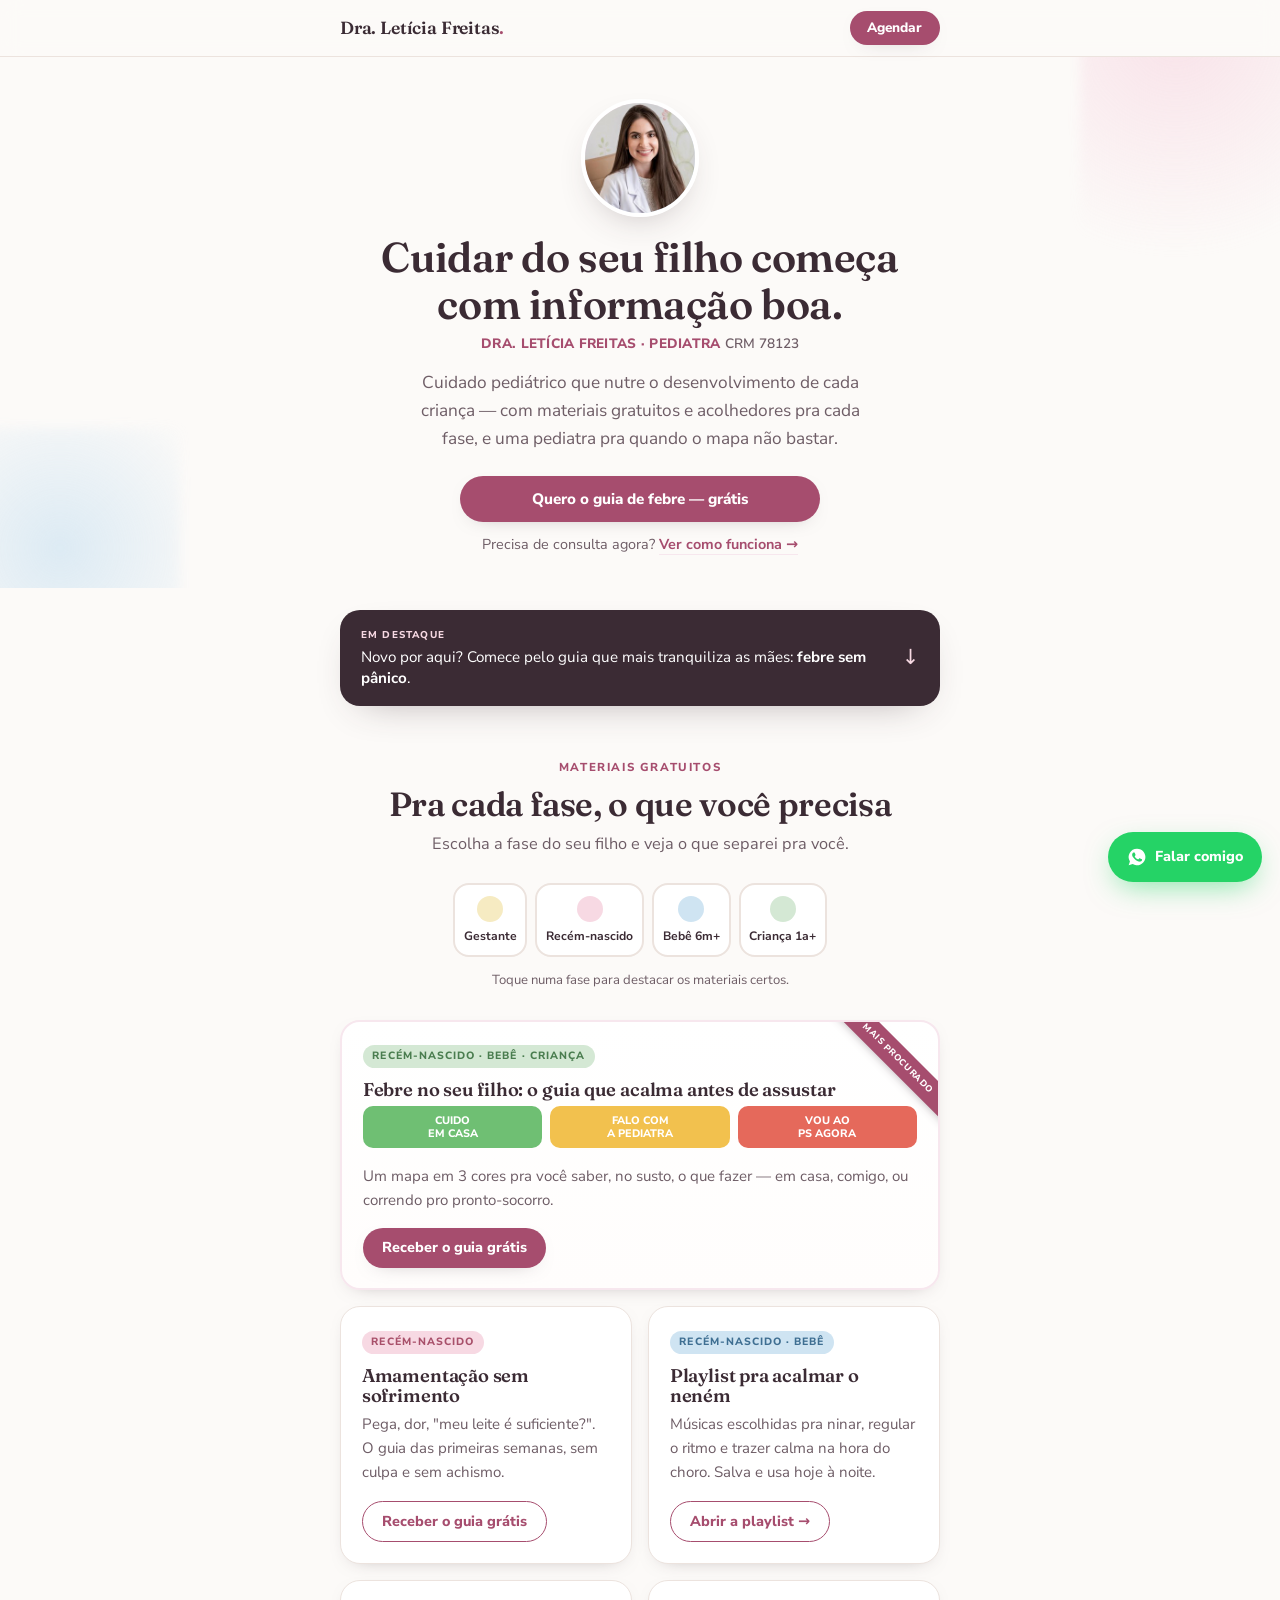
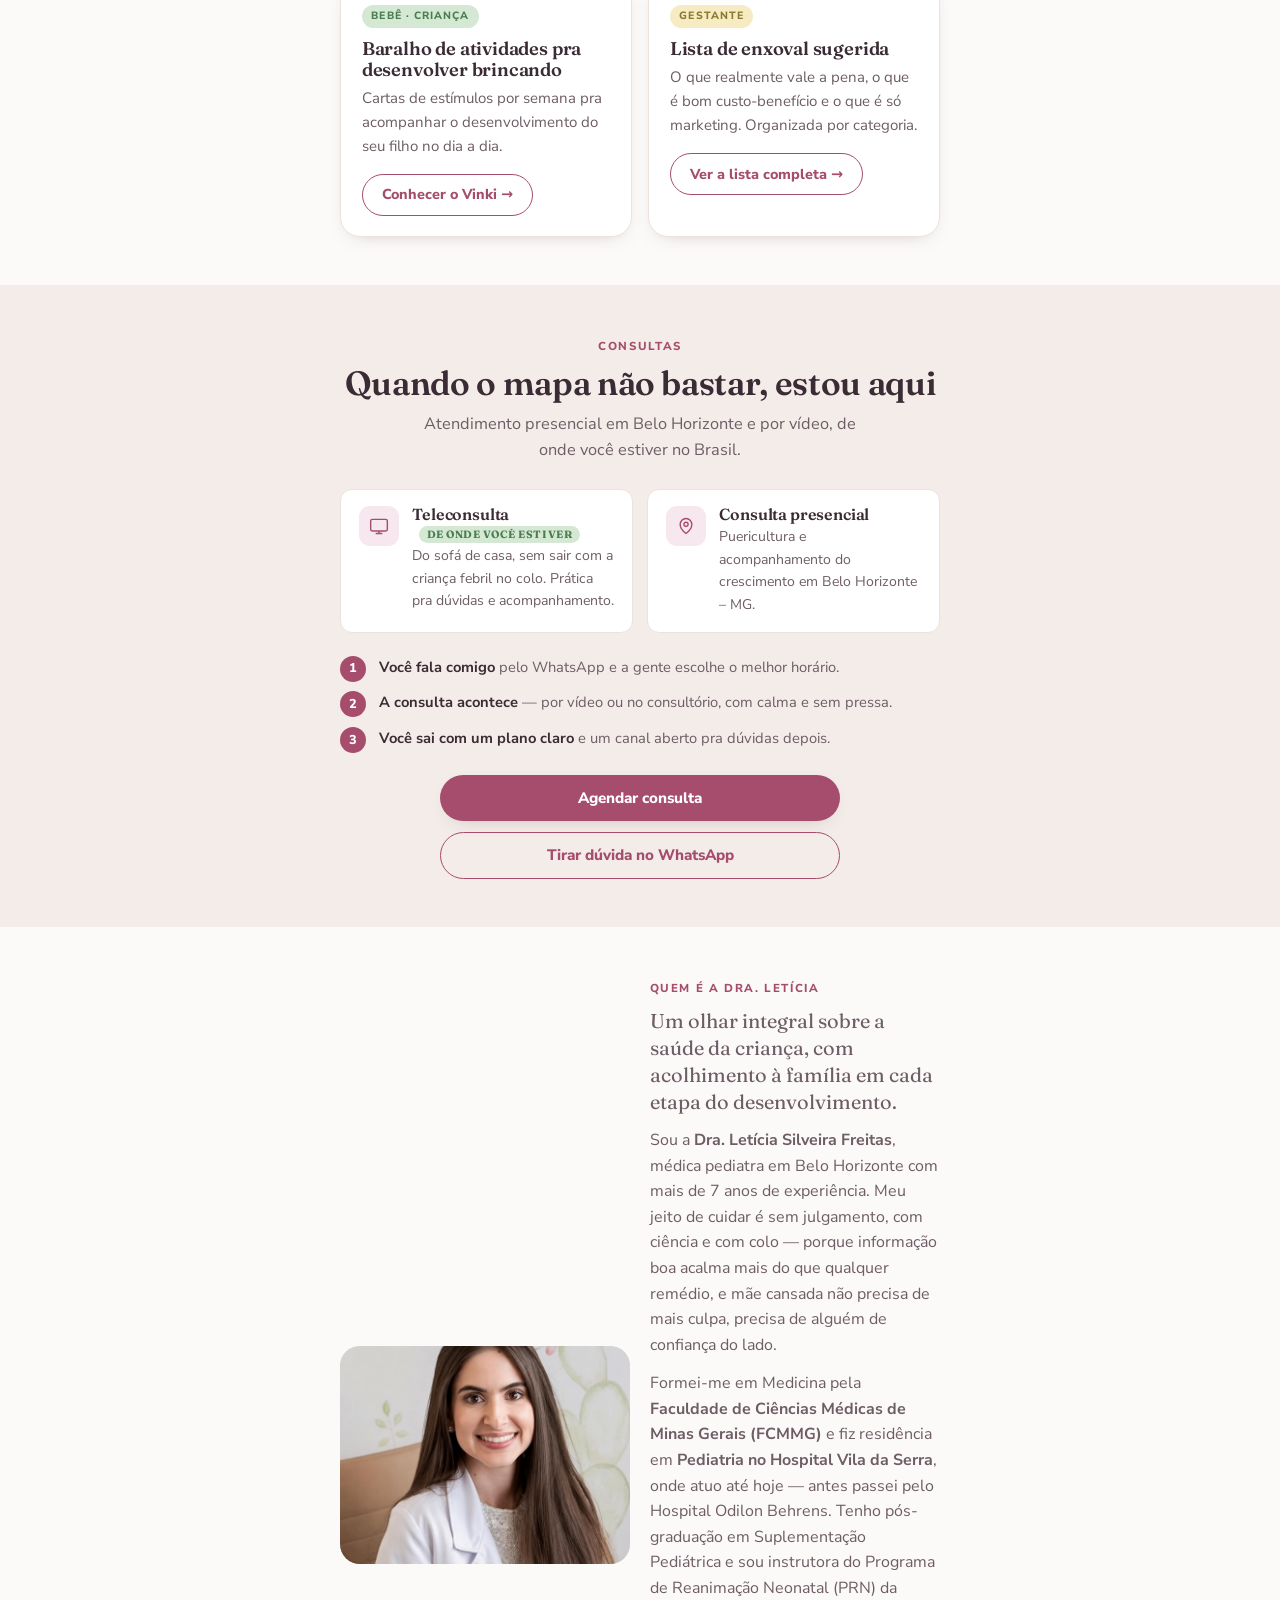
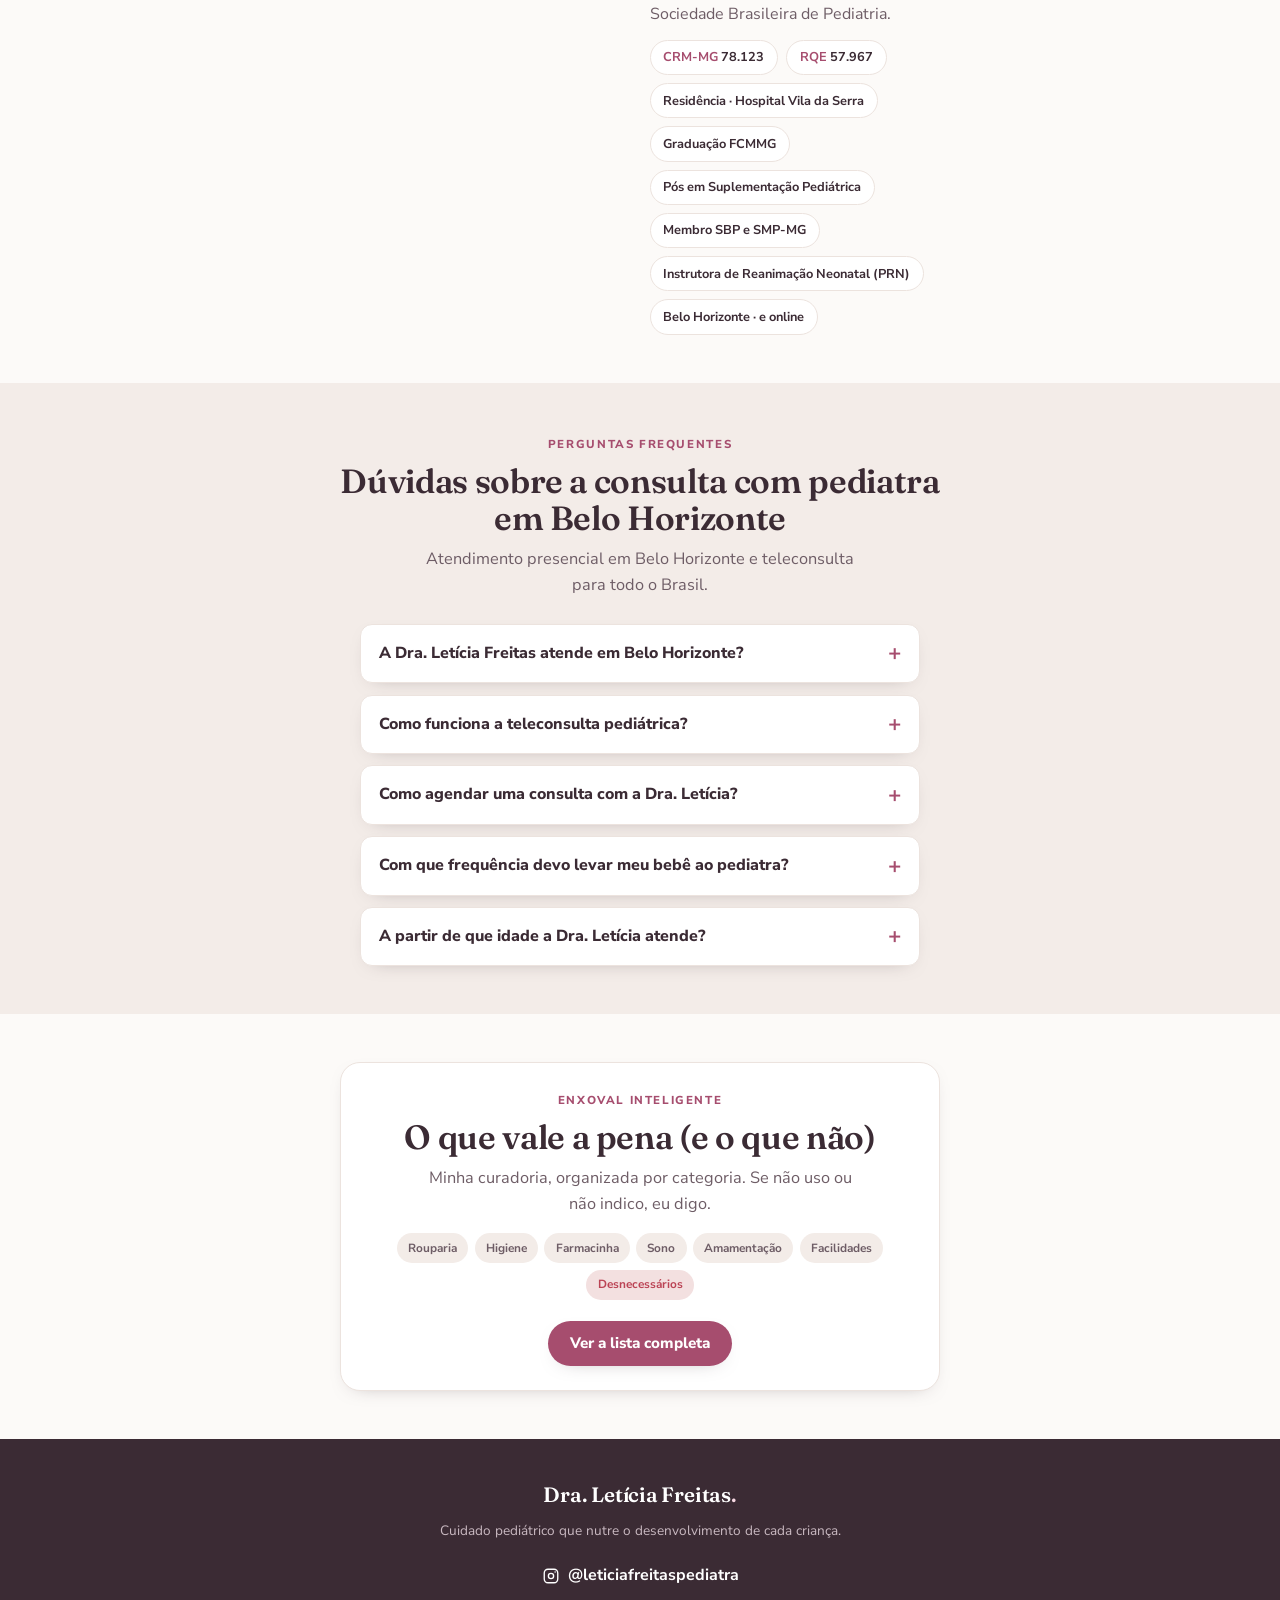
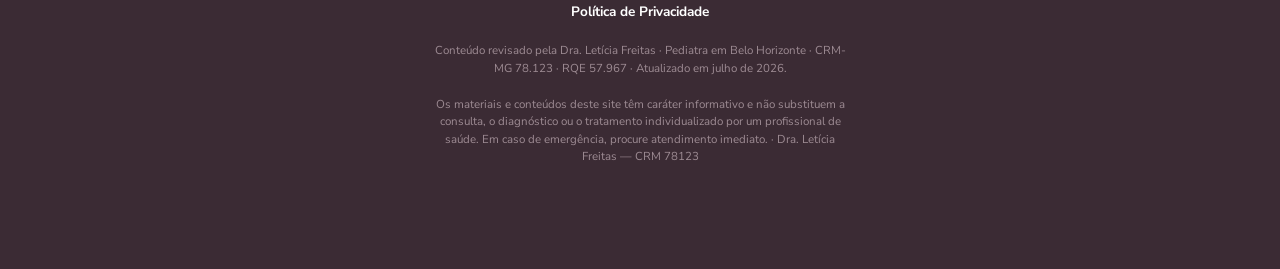
==== index.html @ f6e3ca7d "SEO: alinha dominio canonico ao www (CNAME mudou para www) O GitHub Pages agora serve em www.draleti" ====
<!DOCTYPE html>
<html lang="pt-BR">
<head>
<meta charset="UTF-8">
<meta name="viewport" content="width=device-width, initial-scale=1.0">
<title>Dra. Letícia Freitas — Pediatra em Belo Horizonte (MG) | Presencial e Online</title>
<meta name="description" content="Dra. Letícia Freitas, pediatra em Belo Horizonte (CRM-MG 78123). Consulta presencial em BH e teleconsulta para todo o Brasil — puericultura, desenvolvimento infantil e materiais gratuitos para cada fase.">
<meta name="author" content="Dra. Letícia Freitas">
<meta name="robots" content="index, follow, max-image-preview:large, max-snippet:-1">
<meta name="geo.region" content="BR-MG">
<meta name="geo.placename" content="Belo Horizonte">
<meta name="theme-color" content="#A64D6E">
<meta http-equiv="Content-Security-Policy" content="default-src 'self'; base-uri 'self'; object-src 'none'; img-src 'self' data:; style-src 'self' 'unsafe-inline'; font-src 'self'; script-src 'self' 'unsafe-inline'; connect-src 'self' https://formsubmit.co; form-action 'self' https://formsubmit.co">
<meta name="referrer" content="strict-origin-when-cross-origin">
<link rel="canonical" href="https://www.draleticiafreitas.com.br/">

<!-- Open Graph -->
<meta property="og:type" content="website">
<meta property="og:site_name" content="Dra. Letícia Freitas — Pediatra">
<meta property="og:locale" content="pt_BR">
<meta property="og:url" content="https://www.draleticiafreitas.com.br/">
<meta property="og:title" content="Dra. Letícia Freitas — Pediatra em Belo Horizonte (MG)">
<meta property="og:description" content="Pediatra em Belo Horizonte com atendimento presencial e teleconsulta para todo o Brasil. Puericultura, desenvolvimento infantil e materiais gratuitos para cada fase.">
<meta property="og:image" content="https://www.draleticiafreitas.com.br/og-image.png">
<meta property="og:image:type" content="image/png">
<meta property="og:image:width" content="1200">
<meta property="og:image:height" content="630">
<meta property="og:image:alt" content="Dra. Letícia Freitas, pediatra em Belo Horizonte — CRM-MG 78.123, RQE 57.967">
<!-- Twitter -->
<meta name="twitter:card" content="summary_large_image">
<meta name="twitter:title" content="Dra. Letícia Freitas — Pediatra em Belo Horizonte (MG)">
<meta name="twitter:description" content="Pediatra em Belo Horizonte com atendimento presencial e teleconsulta para todo o Brasil.">
<meta name="twitter:image" content="https://www.draleticiafreitas.com.br/og-image.png">

<script type="application/ld+json">
{
 "@context":"https://schema.org",
 "@graph":[
  {
   "@type":["Physician","MedicalBusiness"],
   "@id":"https://www.draleticiafreitas.com.br/#pediatra",
   "name":"Dra. Letícia Freitas — Pediatra",
   "alternateName":"Dra. Letícia Freitas Pediatra",
   "medicalSpecialty":"Pediatric",
   "url":"https://www.draleticiafreitas.com.br/",
   "image":"https://www.draleticiafreitas.com.br/leticia.jpg",
   "description":"Pediatra em Belo Horizonte (CRM-MG 78123), com atendimento presencial em BH e teleconsulta para todo o Brasil. Puericultura, acompanhamento do desenvolvimento e apoio ao aleitamento.",
   "areaServed":[
     {"@type":"City","name":"Belo Horizonte"},
     {"@type":"AdministrativeArea","name":"Minas Gerais"},
     {"@type":"Country","name":"Brasil"}
   ],
   "address":{"@type":"PostalAddress","addressLocality":"Belo Horizonte","addressRegion":"MG","addressCountry":"BR"},
   "availableService":[
     {"@type":"MedicalProcedure","name":"Consulta pediátrica presencial em Belo Horizonte"},
     {"@type":"MedicalProcedure","name":"Teleconsulta pediátrica para todo o Brasil"},
     {"@type":"MedicalProcedure","name":"Puericultura e acompanhamento do desenvolvimento infantil"}
   ],
   "identifier":[
     {"@type":"PropertyValue","propertyID":"CRM-MG","value":"78123"},
     {"@type":"PropertyValue","propertyID":"RQE","value":"57967"}
   ],
   "memberOf":[
     {"@type":"MedicalOrganization","name":"Sociedade Brasileira de Pediatria (SBP)"},
     {"@type":"MedicalOrganization","name":"Sociedade Mineira de Pediatria (SMP-MG)"}
   ],
   "sameAs":["https://www.instagram.com/leticiafreitaspediatra/","https://share.google/NTFmcsJhcxidhCLJy"],
   "employee":{"@id":"https://www.draleticiafreitas.com.br/#leticia"}
  },
  {
   "@type":"Person",
   "@id":"https://www.draleticiafreitas.com.br/#leticia",
   "name":"Dra. Letícia Freitas",
   "alternateName":"Dra. Letícia Silveira Freitas",
   "jobTitle":"Médica Pediatra",
   "description":"Médica pediatra em Belo Horizonte com mais de 7 anos de experiência. Um olhar integral sobre a saúde da criança, com acolhimento à família em cada etapa do desenvolvimento infantil.",
   "image":"https://www.draleticiafreitas.com.br/leticia.jpg",
   "url":"https://www.draleticiafreitas.com.br/",
   "worksFor":{"@id":"https://www.draleticiafreitas.com.br/#pediatra"},
   "alumniOf":[
     {"@type":"CollegeOrUniversity","name":"Faculdade de Ciências Médicas de Minas Gerais (FCMMG)"},
     {"@type":"MedicalOrganization","name":"Hospital Vila da Serra"}
   ],
   "affiliation":{"@type":"MedicalOrganization","name":"Hospital Vila da Serra"},
   "memberOf":[
     {"@type":"MedicalOrganization","name":"Sociedade Brasileira de Pediatria (SBP)"},
     {"@type":"MedicalOrganization","name":"Sociedade Mineira de Pediatria (SMP-MG)"}
   ],
   "identifier":[
     {"@type":"PropertyValue","propertyID":"CRM-MG","value":"78123"},
     {"@type":"PropertyValue","propertyID":"RQE","value":"57967"}
   ],
   "hasCredential":[
     {"@type":"EducationalOccupationalCredential","credentialCategory":"Residência médica","name":"Residência em Pediatria — Hospital Vila da Serra (2023)"},
     {"@type":"EducationalOccupationalCredential","credentialCategory":"Registro de Qualificação de Especialista","name":"RQE 57967 — Pediatria"},
     {"@type":"EducationalOccupationalCredential","credentialCategory":"Pós-graduação","name":"Pós-graduação em Suplementação Pediátrica"},
     {"@type":"EducationalOccupationalCredential","credentialCategory":"Certificação","name":"Instrutora do Programa de Reanimação Neonatal (PRN) da SBP"}
   ],
   "knowsAbout":["Pediatria","Puericultura","Desenvolvimento infantil","Aleitamento materno","Reanimação neonatal","Suplementação pediátrica","Saúde da criança"],
   "sameAs":["https://www.instagram.com/leticiafreitaspediatra/","https://share.google/NTFmcsJhcxidhCLJy"]
  },
  {
   "@type":"WebSite",
   "@id":"https://www.draleticiafreitas.com.br/#website",
   "url":"https://www.draleticiafreitas.com.br/",
   "name":"Dra. Letícia Freitas — Pediatra em Belo Horizonte",
   "inLanguage":"pt-BR",
   "publisher":{"@id":"https://www.draleticiafreitas.com.br/#leticia"}
  },
  {
   "@type":"MedicalWebPage",
   "@id":"https://www.draleticiafreitas.com.br/#webpage",
   "url":"https://www.draleticiafreitas.com.br/",
   "name":"Dra. Letícia Freitas — Pediatra em Belo Horizonte (MG)",
   "inLanguage":"pt-BR",
   "isPartOf":{"@id":"https://www.draleticiafreitas.com.br/#website"},
   "about":{"@id":"https://www.draleticiafreitas.com.br/#leticia"},
   "lastReviewed":"2026-07-16",
   "reviewedBy":{"@type":"Person","name":"Dra. Letícia Freitas","identifier":{"@type":"PropertyValue","propertyID":"CRM-MG","value":"78123"}}
  },
  {
   "@type":"FAQPage",
   "@id":"https://www.draleticiafreitas.com.br/#faq",
   "mainEntity":[
     {"@type":"Question","name":"A Dra. Letícia Freitas atende em Belo Horizonte?","acceptedAnswer":{"@type":"Answer","text":"Sim. A Dra. Letícia Freitas é pediatra em Belo Horizonte (CRM-MG 78123) e atende tanto presencialmente na cidade quanto por teleconsulta para famílias de todo o Brasil."}},
     {"@type":"Question","name":"Como funciona a teleconsulta pediátrica?","acceptedAnswer":{"@type":"Answer","text":"A teleconsulta é feita por vídeo, em horário combinado pelo WhatsApp. É indicada para dúvidas, orientações e acompanhamento, do conforto de casa. Situações que exigem exame físico presencial são orientadas individualmente."}},
     {"@type":"Question","name":"Como agendar uma consulta com a Dra. Letícia?","acceptedAnswer":{"@type":"Answer","text":"O agendamento é feito diretamente pelo WhatsApp: você fala com a Dra. Letícia, escolhem juntas o melhor horário e definem se a consulta será por vídeo ou presencial em Belo Horizonte."}},
     {"@type":"Question","name":"Com que frequência devo levar meu bebê ao pediatra?","acceptedAnswer":{"@type":"Answer","text":"No primeiro ano de vida, as consultas de puericultura costumam ser mais frequentes para acompanhar de perto o crescimento e o desenvolvimento, tornando-se mais espaçadas conforme a criança cresce. O calendário ideal é definido individualmente em consulta."}},
     {"@type":"Question","name":"A partir de que idade a Dra. Letícia atende?","acceptedAnswer":{"@type":"Answer","text":"Do recém-nascido à infância, incluindo puericultura, acompanhamento do desenvolvimento, apoio ao aleitamento e as dúvidas do dia a dia de cada fase."}}
   ]
  }
 ]
}
</script>

<link rel="stylesheet" href="fonts.css">
<style>
/* =========================================================
   HOSPEDAGEM: renomeie este arquivo para index.html e mantenha
   na MESMA PASTA: enxoval.html e a foto salva como leticia.jpg
   Placeholders restantes: depoimentos.
   ========================================================= */
:root{
  --bg:#FCFAF8; --surface:#FFFFFF; --ink:#3B2B34; --ink-soft:#6E5D66;
  --line:#ECE3DE; --greige:#F3ECE8;
  --accent:#A64D6E; --accent-dk:#8A3B58; --accent-sf:#F7E7EE;
  --fase-gestante:#F6EBC2; --fase-recem:#F7D9E3; --fase-bebe:#CFE4F2; --fase-crianca:#D4E8D4;
  --fase-gestante-dk:#8a7a2e; --fase-recem-dk:#a8506a; --fase-bebe-dk:#3f6f92; --fase-crianca-dk:#4a7d4f;
  --sem-verde:#6FBF73; --sem-amarelo:#F2C14E; --sem-vermelho:#E5695B; --wa:#25D366;
  --radius:20px; --radius-sm:12px;
  --shadow:0 14px 40px -22px rgba(59,43,52,.45); --shadow-sm:0 6px 20px -14px rgba(59,43,52,.5);
  --maxw:640px; --font-display:"Fraunces",Georgia,serif; --font-body:"Nunito Sans",system-ui,-apple-system,sans-serif;
}
*{box-sizing:border-box;margin:0;padding:0}
html{scroll-behavior:smooth}
body{font-family:var(--font-body);background:var(--bg);color:var(--ink);line-height:1.6;-webkit-font-smoothing:antialiased;overflow-x:hidden}
img{max-width:100%;display:block}
a{color:inherit;text-decoration:none}
button{font-family:inherit;cursor:pointer;border:none;background:none}
.wrap{max-width:var(--maxw);margin:0 auto;padding:0 20px}
.eyebrow{font-size:.72rem;font-weight:800;letter-spacing:.14em;text-transform:uppercase;color:var(--accent);display:inline-block;margin-bottom:.6rem}
h1,h2,h3{font-family:var(--font-display);font-weight:600;line-height:1.12;letter-spacing:-.01em}
h2{font-size:1.8rem;margin-bottom:.5rem}
h3{font-size:1.15rem}
.lead{color:var(--ink-soft);font-size:1.02rem}
.btn{display:inline-flex;align-items:center;justify-content:center;gap:.5rem;padding:.85rem 1.4rem;border-radius:100px;font-weight:800;font-size:.95rem;transition:transform .18s ease,box-shadow .18s ease,background .18s ease;text-align:center;line-height:1.2}
.btn-primary{background:var(--accent);color:#fff;box-shadow:var(--shadow-sm)}
.btn-primary:hover{background:var(--accent-dk);transform:translateY(-2px)}
.btn-primary:disabled{opacity:.6;transform:none;cursor:default}
.btn-ghost{background:transparent;color:var(--accent);border:1.5px solid var(--accent)}
.btn-ghost:hover{background:var(--accent-sf)}
.btn-block{width:100%}
.btn:focus-visible{outline:3px solid var(--accent);outline-offset:3px}
.topbar{position:sticky;top:0;z-index:40;background:rgba(252,250,248,.82);backdrop-filter:blur(10px);border-bottom:1px solid var(--line)}
.topbar__inner{max-width:var(--maxw);margin:0 auto;padding:.7rem 20px;display:flex;align-items:center;justify-content:space-between;gap:1rem}
.wordmark{font-family:var(--font-display);font-weight:600;font-size:1.1rem;letter-spacing:-.01em}
.wordmark span{color:var(--accent)}
.topbar .btn{padding:.55rem 1.1rem;font-size:.85rem}
.hero{position:relative;padding:2.6rem 0 2rem;overflow:hidden}
.hero__blob{position:absolute;z-index:0;filter:blur(6px);opacity:.7}
.blob-a{width:320px;height:320px;top:-120px;right:-120px;background:radial-gradient(circle at 30% 30%,var(--fase-recem),transparent 70%)}
.blob-b{width:300px;height:300px;bottom:-140px;left:-120px;background:radial-gradient(circle at 60% 40%,var(--fase-bebe),transparent 70%)}
.hero__inner{position:relative;z-index:1;text-align:center}
.hero__photo{width:118px;height:118px;border-radius:50%;margin:0 auto 1.1rem;background:linear-gradient(135deg,var(--fase-recem),var(--fase-bebe));display:flex;align-items:center;justify-content:center;color:#fff;box-shadow:var(--shadow);border:4px solid #fff;position:relative;overflow:hidden}
.hero__photo img{position:absolute;inset:0;width:100%;height:100%;object-fit:cover;z-index:1}
.hero h1{font-size:2.15rem;margin-bottom:.35rem}
.hero__role{font-weight:800;color:var(--accent);letter-spacing:.02em;font-size:.85rem;text-transform:uppercase;margin-bottom:.9rem}
.hero__role .crm{color:var(--ink-soft);font-weight:600;text-transform:none;letter-spacing:0}
.hero__pitch{color:var(--ink-soft);font-size:1.08rem;max-width:440px;margin:0 auto 1.5rem}
.hero__cta{display:flex;flex-direction:column;gap:.7rem;max-width:360px;margin:0 auto}
.hero__secondary{font-size:.9rem;color:var(--ink-soft)}
.hero__secondary a{color:var(--accent);font-weight:700;border-bottom:1.5px solid var(--accent-sf)}
.highlight{margin:1.4rem auto 0;max-width:var(--maxw)}
.highlight__card{margin:0 20px;background:var(--ink);color:#fff;border-radius:var(--radius);padding:1.1rem 1.3rem;display:flex;align-items:center;gap:1rem;box-shadow:var(--shadow)}
.highlight__tag{font-size:.62rem;font-weight:800;letter-spacing:.12em;text-transform:uppercase;color:var(--fase-recem);display:block;margin-bottom:.2rem}
.highlight__card p{font-size:.95rem;line-height:1.35}
.highlight__card .arrow{margin-left:auto;flex-shrink:0;font-size:1.3rem;color:var(--fase-recem)}
.section{padding:3rem 0}
.section--tint{background:var(--greige)}
.section__head{text-align:center;margin-bottom:1.6rem}
.section__head .lead{max-width:460px;margin:.3rem auto 0}
.phases{margin-bottom:1.8rem}
.phase-track{display:flex;gap:.5rem;justify-content:center;flex-wrap:wrap}
.phase-chip{display:flex;flex-direction:column;align-items:center;gap:.35rem;padding:.7rem .55rem;border-radius:16px;min-width:74px;background:var(--surface);border:2px solid var(--line);transition:transform .16s ease,border-color .16s ease,box-shadow .16s ease;font-weight:700;font-size:.76rem;color:var(--ink)}
.phase-chip .dot{width:26px;height:26px;border-radius:50%}
.phase-chip[data-phase="gestante"] .dot{background:var(--fase-gestante)}
.phase-chip[data-phase="recem"] .dot{background:var(--fase-recem)}
.phase-chip[data-phase="bebe"] .dot{background:var(--fase-bebe)}
.phase-chip[data-phase="crianca"] .dot{background:var(--fase-crianca)}
.phase-chip:hover{transform:translateY(-2px)}
.phase-chip.is-active{box-shadow:var(--shadow-sm)}
.phase-chip[data-phase="gestante"].is-active{border-color:var(--fase-gestante-dk)}
.phase-chip[data-phase="recem"].is-active{border-color:var(--fase-recem-dk)}
.phase-chip[data-phase="bebe"].is-active{border-color:var(--fase-bebe-dk)}
.phase-chip[data-phase="crianca"].is-active{border-color:var(--fase-crianca-dk)}
.phase-hint{text-align:center;font-size:.82rem;color:var(--ink-soft);margin-top:.8rem;min-height:1.2em;transition:opacity .2s ease}
.materials{display:grid;gap:1rem}
.mat{background:var(--surface);border-radius:var(--radius);padding:1.3rem;border:1px solid var(--line);box-shadow:var(--shadow-sm);transition:opacity .25s ease,transform .25s ease,box-shadow .25s ease;position:relative;overflow:hidden}
.mat.is-dim{opacity:.42}
.mat__fase{font-size:.66rem;font-weight:800;letter-spacing:.1em;text-transform:uppercase;padding:.2rem .6rem;border-radius:100px;display:inline-block;margin-bottom:.7rem}
.fase-tag-gestante{background:var(--fase-gestante);color:var(--fase-gestante-dk)}
.fase-tag-recem{background:var(--fase-recem);color:var(--fase-recem-dk)}
.fase-tag-bebe{background:var(--fase-bebe);color:var(--fase-bebe-dk)}
.fase-tag-crianca{background:var(--fase-crianca);color:var(--fase-crianca-dk)}
.mat h3{margin-bottom:.35rem}
.mat p{color:var(--ink-soft);font-size:.94rem;margin-bottom:1rem}
.mat .btn{font-size:.9rem;padding:.7rem 1.2rem}
.mat--feature{border:2px solid var(--accent-sf);background:linear-gradient(180deg,#fff,#fffdfc)}
.mat--feature::before{content:"MAIS PROCURADO";position:absolute;top:24px;right:-45px;width:170px;text-align:center;transform:rotate(45deg);background:var(--accent);color:#fff;font-size:.56rem;font-weight:800;letter-spacing:.08em;padding:.32rem 0;box-shadow:0 4px 10px -4px rgba(59,43,52,.35)}
.semaforo{display:flex;gap:.5rem;margin:.2rem 0 1rem}
.semaforo .s{flex:1;border-radius:10px;padding:.5rem .4rem;text-align:center;font-size:.68rem;font-weight:800;color:#fff;line-height:1.2}
.s-v{background:var(--sem-verde)}.s-a{background:var(--sem-amarelo);color:#5a4300}.s-r{background:var(--sem-vermelho)}
.consulta__grid{display:grid;gap:.9rem;margin-bottom:1.4rem}
.tipo{background:var(--surface);border:1px solid var(--line);border-radius:var(--radius-sm);padding:1rem 1.1rem;display:flex;gap:.85rem;align-items:flex-start}
.tipo .ic{flex-shrink:0;width:40px;height:40px;border-radius:11px;display:flex;align-items:center;justify-content:center;background:var(--accent-sf);color:var(--accent)}
.tipo h3{font-size:1rem;margin-bottom:.15rem}
.tipo p{color:var(--ink-soft);font-size:.88rem}
.tele-badge{display:inline-block;background:var(--fase-crianca);color:var(--fase-crianca-dk);font-size:.66rem;font-weight:800;padding:.15rem .5rem;border-radius:100px;letter-spacing:.05em;margin-left:.4rem}
.passos{display:grid;gap:.6rem;margin:1.2rem 0 1.4rem;counter-reset:step}
.passo{display:flex;gap:.8rem;align-items:flex-start;font-size:.92rem;color:var(--ink-soft)}
.passo::before{counter-increment:step;content:counter(step);flex-shrink:0;width:26px;height:26px;border-radius:50%;background:var(--accent);color:#fff;font-weight:800;font-size:.8rem;display:flex;align-items:center;justify-content:center;font-family:var(--font-body)}
.passo b{color:var(--ink)}
.about{display:grid;gap:1.2rem}
.about__photo{width:100%;aspect-ratio:4/3;border-radius:var(--radius);background:linear-gradient(135deg,var(--fase-bebe),var(--fase-crianca));display:flex;align-items:center;justify-content:center;color:#fff;position:relative;overflow:hidden}
.about__photo img{position:absolute;inset:0;width:100%;height:100%;object-fit:cover;z-index:1}
.about__motto{font-family:var(--font-display);font-size:1.25rem;color:var(--accent-dk);line-height:1.35;margin-bottom:.8rem}
.about p{color:var(--ink-soft);margin-bottom:.8rem}
.creds{display:flex;flex-wrap:wrap;gap:.5rem;margin-top:.4rem}
.cred{background:var(--surface);border:1px solid var(--line);border-radius:100px;padding:.4rem .8rem;font-size:.8rem;font-weight:700;color:var(--ink)}
.cred b{color:var(--accent)}
.deps{display:grid;gap:.9rem}
.dep{background:var(--surface);border:1px solid var(--line);border-radius:var(--radius);padding:1.2rem}
.dep__stars{color:var(--sem-amarelo);font-size:.9rem;letter-spacing:.1em;margin-bottom:.5rem}
.dep p{font-family:var(--font-display);font-size:1.02rem;color:var(--ink);line-height:1.4;margin-bottom:.7rem}
.dep__who{font-size:.82rem;color:var(--ink-soft);font-weight:700}
/* FAQ */
.faq{display:grid;gap:.7rem;max-width:560px;margin:0 auto}
.faq details{background:var(--surface);border:1px solid var(--line);border-radius:var(--radius-sm);box-shadow:var(--shadow-sm)}
.faq summary{list-style:none;cursor:pointer;padding:1rem 1.1rem;font-weight:800;font-size:1rem;color:var(--ink);display:flex;justify-content:space-between;align-items:center;gap:1rem}
.faq summary::-webkit-details-marker{display:none}
.faq summary::after{content:"+";font-size:1.4rem;line-height:1;color:var(--accent);font-weight:700;flex-shrink:0}
.faq details[open] summary{color:var(--accent-dk)}
.faq details[open] summary::after{content:"–"}
.faq__a{padding:0 1.1rem 1.1rem;color:var(--ink-soft);font-size:.94rem;line-height:1.55}
/* Promo enxoval */
.enxpromo{background:var(--surface);border:1px solid var(--line);border-radius:var(--radius);padding:1.5rem 1.3rem;text-align:center;box-shadow:var(--shadow-sm)}
.enxpromo .cats{display:flex;flex-wrap:wrap;gap:.4rem;justify-content:center;margin:1rem 0 1.3rem}
.enxpromo .cat{font-size:.74rem;font-weight:700;padding:.35rem .7rem;border-radius:100px;background:var(--greige);color:var(--ink-soft)}
.enxpromo .cat.skip{background:#f3e0e0;color:#b45}
.footer{background:var(--ink);color:#e9dfe4;padding:2.4rem 0 6rem;text-align:center}
.footer .wordmark{color:#fff;font-size:1.3rem;display:inline-block;margin-bottom:.6rem}
.footer .wordmark span{color:var(--fase-recem)}
.footer p{font-size:.85rem;color:#c9b9c1;max-width:420px;margin:0 auto .5rem}
.footer .ig{display:inline-flex;align-items:center;gap:.5rem;margin:.8rem 0;font-weight:700;color:#fff}
.footer .aviso{font-size:.72rem;color:#9d8b93;margin-top:1.2rem;line-height:1.5}
.wa-float{position:fixed;bottom:18px;right:18px;z-index:50;background:var(--wa);color:#fff;border-radius:100px;padding:.85rem 1.2rem;display:flex;align-items:center;gap:.5rem;font-weight:800;font-size:.9rem;box-shadow:0 10px 30px -8px rgba(37,211,102,.6);transition:transform .2s ease}
.wa-float:hover{transform:scale(1.05)}
.wa-float svg{width:20px;height:20px}
.modal{position:fixed;inset:0;z-index:60;display:none;align-items:flex-end;justify-content:center}
.modal.open{display:flex}
.modal__bg{position:absolute;inset:0;background:rgba(59,43,52,.5);backdrop-filter:blur(2px)}
.modal__card{position:relative;background:var(--surface);width:100%;max-width:var(--maxw);border-radius:24px 24px 0 0;padding:1.6rem 20px 2rem;box-shadow:var(--shadow);animation:slideUp .3s ease}
@keyframes slideUp{from{transform:translateY(30px);opacity:.6}to{transform:translateY(0);opacity:1}}
.modal__close{position:absolute;top:1rem;right:1rem;width:34px;height:34px;border-radius:50%;background:var(--greige);color:var(--ink);font-size:1.1rem;font-weight:700}
.modal__eyebrow{font-size:.7rem;font-weight:800;letter-spacing:.12em;text-transform:uppercase;color:var(--accent)}
.modal h3{font-size:1.4rem;margin:.3rem 0 .4rem}
.modal p{color:var(--ink-soft);font-size:.92rem;margin-bottom:1.1rem}
.field{margin-bottom:.8rem}
.field label{display:block;font-size:.82rem;font-weight:700;margin-bottom:.3rem}
.field input{width:100%;padding:.8rem 1rem;border:1.5px solid var(--line);border-radius:12px;font-family:inherit;font-size:1rem;background:var(--bg);color:var(--ink)}
.field input:focus{outline:none;border-color:var(--accent)}
.modal__ok{text-align:center;padding:1rem 0}
.modal__ok .check{width:60px;height:60px;border-radius:50%;background:var(--fase-crianca);color:var(--fase-crianca-dk);display:flex;align-items:center;justify-content:center;font-size:1.8rem;margin:0 auto 1rem;font-weight:800}
.modal__ok.err .check{background:#f3e0e0;color:#b45}
.consent{font-size:.72rem;color:var(--ink-soft);margin-top:.6rem;text-align:center}
.hp{position:absolute;left:-9999px;top:-9999px}
.reveal{opacity:0;transform:translateY(18px);transition:opacity .6s ease,transform .6s ease}
.reveal.in{opacity:1;transform:none}
@media(min-width:680px){
  h2{font-size:2.1rem}.hero h1{font-size:2.6rem}
  .materials{grid-template-columns:1fr 1fr}.mat--feature{grid-column:1 / -1}
  .consulta__grid{grid-template-columns:1fr 1fr}.deps{grid-template-columns:1fr 1fr}
  .about{grid-template-columns:1fr 1fr;align-items:center}
  .modal{align-items:center}.modal__card{border-radius:24px;margin:0 20px}
}
@media(prefers-reduced-motion:reduce){
  *{animation:none !important;transition:none !important;scroll-behavior:auto !important}
  .reveal{opacity:1;transform:none}
}
</style>
</head>
<body>

<header class="topbar">
  <div class="topbar__inner">
    <a href="#topo" class="wordmark">Dra. Letícia Freitas<span>.</span></a>
    <a href="#consulta" class="btn btn-primary">Agendar</a>
  </div>
</header>

<main>

<section class="hero" id="topo">
  <div class="hero__blob blob-a"></div>
  <div class="hero__blob blob-b"></div>
  <div class="wrap hero__inner reveal">
    <div class="hero__photo">
      <img src="avatar-sm.jpg" width="118" height="118" alt="Dra. Letícia Freitas, pediatra em Belo Horizonte" onerror="this.remove()">
      <svg width="40" height="40" viewBox="0 0 24 24" fill="none" stroke="currentColor" stroke-width="1.6"><circle cx="12" cy="8" r="4"/><path d="M4 20c0-4 3.5-6 8-6s8 2 8 6"/></svg>
    </div>
    <h1>Cuidar do seu filho começa com informação boa.</h1>
    <div class="hero__role">Dra. Letícia Freitas · Pediatra <span class="crm">CRM 78123</span></div>
    <p class="hero__pitch">Cuidado pediátrico que nutre o desenvolvimento de cada criança — com materiais gratuitos e acolhedores pra cada fase, e uma pediatra pra quando o mapa não bastar.</p>
    <div class="hero__cta">
      <button class="btn btn-primary btn-block" data-material="Guia de febre" data-open-modal>Quero o guia de febre — grátis</button>
      <p class="hero__secondary">Precisa de consulta agora? <a href="#consulta">Ver como funciona →</a></p>
    </div>
  </div>
</section>

<div class="highlight reveal">
  <div class="highlight__card">
    <div>
      <span class="highlight__tag">Em destaque</span>
      <p>Novo por aqui? Comece pelo guia que mais tranquiliza as mães: <b>febre sem pânico</b>.</p>
    </div>
    <a href="#materiais" class="arrow" aria-label="Ir para materiais">↓</a>
  </div>
</div>

<section class="section" id="materiais">
  <div class="wrap">
    <div class="section__head reveal">
      <span class="eyebrow">Materiais gratuitos</span>
      <h2>Pra cada fase, o que você precisa</h2>
      <p class="lead">Escolha a fase do seu filho e veja o que separei pra você.</p>
    </div>

    <div class="phases reveal">
      <div class="phase-track" role="group" aria-label="Escolha a fase do seu filho">
        <button class="phase-chip" data-phase="gestante"><span class="dot"></span>Gestante</button>
        <button class="phase-chip" data-phase="recem"><span class="dot"></span>Recém-nascido</button>
        <button class="phase-chip" data-phase="bebe"><span class="dot"></span>Bebê 6m+</button>
        <button class="phase-chip" data-phase="crianca"><span class="dot"></span>Criança 1a+</button>
      </div>
      <p class="phase-hint" id="phaseHint">Toque numa fase para destacar os materiais certos.</p>
    </div>

    <div class="materials">
      <article class="mat mat--feature reveal" data-phases="recem bebe crianca">
        <span class="mat__fase fase-tag-crianca">Recém-nascido · Bebê · Criança</span>
        <h3>Febre no seu filho: o guia que acalma antes de assustar</h3>
        <div class="semaforo" aria-hidden="true">
          <div class="s s-v">CUIDO<br>EM CASA</div>
          <div class="s s-a">FALO COM<br>A PEDIATRA</div>
          <div class="s s-r">VOU AO<br>PS AGORA</div>
        </div>
        <p>Um mapa em 3 cores pra você saber, no susto, o que fazer — em casa, comigo, ou correndo pro pronto-socorro.</p>
        <button class="btn btn-primary" data-material="Guia de febre" data-open-modal>Receber o guia grátis</button>
      </article>

      <article class="mat reveal" data-phases="recem">
        <span class="mat__fase fase-tag-recem">Recém-nascido</span>
        <h3>Amamentação sem sofrimento</h3>
        <p>Pega, dor, "meu leite é suficiente?". O guia das primeiras semanas, sem culpa e sem achismo.</p>
        <button class="btn btn-ghost" data-material="Guia de amamentação" data-open-modal>Receber o guia grátis</button>
      </article>

      <article class="mat reveal" data-phases="recem bebe">
        <span class="mat__fase fase-tag-bebe">Recém-nascido · Bebê</span>
        <h3>Playlist pra acalmar o neném</h3>
        <p>Músicas escolhidas pra ninar, regular o ritmo e trazer calma na hora do choro. Salva e usa hoje à noite.</p>
        <a class="btn btn-ghost" href="https://open.spotify.com/playlist/5VUrbrnIVP5OhD6yaRMiCi?si=ZexEXRTRQ8WPHR_US8IYgw&utm_source=copy-link&pi=_9VR4bYLRtOFp" target="_blank" rel="noopener">Abrir a playlist →</a>
      </article>

      <article class="mat reveal" data-phases="bebe crianca">
        <span class="mat__fase fase-tag-crianca">Bebê · Criança</span>
        <h3>Baralho de atividades pra desenvolver brincando</h3>
        <p>Cartas de estímulos por semana pra acompanhar o desenvolvimento do seu filho no dia a dia.</p>
        <a class="btn btn-ghost" href="https://vinkli.com.br" target="_blank" rel="noopener">Conhecer o Vinki →</a>
      </article>

      <article class="mat reveal" data-phases="gestante">
        <span class="mat__fase fase-tag-gestante">Gestante</span>
        <h3>Lista de enxoval sugerida</h3>
        <p>O que realmente vale a pena, o que é bom custo-benefício e o que é só marketing. Organizada por categoria.</p>
        <a class="btn btn-ghost" href="enxoval.html">Ver a lista completa →</a>
      </article>
    </div>
  </div>
</section>

<section class="section section--tint" id="consulta">
  <div class="wrap">
    <div class="section__head reveal">
      <span class="eyebrow">Consultas</span>
      <h2>Quando o mapa não bastar, estou aqui</h2>
      <p class="lead">Atendimento presencial em Belo Horizonte e por vídeo, de onde você estiver no Brasil.</p>
    </div>

    <div class="consulta__grid reveal">
      <div class="tipo">
        <div class="ic"><svg width="20" height="20" viewBox="0 0 24 24" fill="none" stroke="currentColor" stroke-width="1.7"><rect x="2" y="4" width="20" height="14" rx="2"/><path d="M8 21h8M12 18v3"/></svg></div>
        <div><h3>Teleconsulta <span class="tele-badge">DE ONDE VOCÊ ESTIVER</span></h3><p>Do sofá de casa, sem sair com a criança febril no colo. Prática pra dúvidas e acompanhamento.</p></div>
      </div>
      <div class="tipo">
        <div class="ic"><svg width="20" height="20" viewBox="0 0 24 24" fill="none" stroke="currentColor" stroke-width="1.7"><path d="M12 21s-7-5-7-11a7 7 0 0114 0c0 6-7 11-7 11z"/><circle cx="12" cy="10" r="2.5"/></svg></div>
        <div><h3>Consulta presencial</h3><p>Puericultura e acompanhamento do crescimento em Belo Horizonte – MG.</p></div>
      </div>
    </div>

    <div class="passos reveal">
      <div class="passo"><span><b>Você fala comigo</b> pelo WhatsApp e a gente escolhe o melhor horário.</span></div>
      <div class="passo"><span><b>A consulta acontece</b> — por vídeo ou no consultório, com calma e sem pressa.</span></div>
      <div class="passo"><span><b>Você sai com um plano claro</b> e um canal aberto pra dúvidas depois.</span></div>
    </div>

    <div class="reveal" style="display:flex;flex-direction:column;gap:.7rem;max-width:400px;margin:0 auto">
      <a class="btn btn-primary btn-block" href="https://wa.me/5531999188888?text=Ol%C3%A1,%20gostaria%20de%20mais%20informa%C3%A7%C3%B5es%20sobre%20consultas%20com%20a%20Dra.%20Let%C3%ADcia" target="_blank" rel="noopener">Agendar consulta</a>
      <a class="btn btn-ghost btn-block" href="https://wa.me/5531999188888?text=Ol%C3%A1!%20Tenho%20uma%20d%C3%BAvida" target="_blank" rel="noopener">Tirar dúvida no WhatsApp</a>
    </div>
  </div>
</section>

<section class="section" id="sobre">
  <div class="wrap">
    <div class="about">
      <div class="about__photo reveal">
        <img src="leticia.jpg" width="600" height="450" alt="Dra. Letícia Freitas, médica pediatra em Belo Horizonte — CRM-MG 78123" loading="lazy" onerror="this.remove()">
        <svg width="54" height="54" viewBox="0 0 24 24" fill="none" stroke="currentColor" stroke-width="1.4"><circle cx="12" cy="8" r="4"/><path d="M4 20c0-4 3.5-6 8-6s8 2 8 6"/></svg>
      </div>
      <div class="reveal">
        <span class="eyebrow">Quem é a Dra. Letícia</span>
        <p class="about__motto">Um olhar integral sobre a saúde da criança, com acolhimento à família em cada etapa do desenvolvimento.</p>
        <p>Sou a <b>Dra. Letícia Silveira Freitas</b>, médica pediatra em Belo Horizonte com mais de 7 anos de experiência. Meu jeito de cuidar é sem julgamento, com ciência e com colo — porque informação boa acalma mais do que qualquer remédio, e mãe cansada não precisa de mais culpa, precisa de alguém de confiança do lado.</p>
        <p>Formei-me em Medicina pela <b>Faculdade de Ciências Médicas de Minas Gerais (FCMMG)</b> e fiz residência em <b>Pediatria no Hospital Vila da Serra</b>, onde atuo até hoje — antes passei pelo Hospital Odilon Behrens. Tenho pós-graduação em Suplementação Pediátrica e sou instrutora do Programa de Reanimação Neonatal (PRN) da Sociedade Brasileira de Pediatria.</p>
        <div class="creds">
          <span class="cred"><b>CRM-MG</b> 78.123</span>
          <span class="cred"><b>RQE</b> 57.967</span>
          <span class="cred">Residência · Hospital Vila da Serra</span>
          <span class="cred">Graduação FCMMG</span>
          <span class="cred">Pós em Suplementação Pediátrica</span>
          <span class="cred">Membro SBP e SMP-MG</span>
          <span class="cred">Instrutora de Reanimação Neonatal (PRN)</span>
          <span class="cred">Belo Horizonte · e online</span>
        </div>
      </div>
    </div>
  </div>
</section>

<section class="section section--tint" id="perguntas">
  <div class="wrap">
    <div class="section__head reveal">
      <span class="eyebrow">Perguntas frequentes</span>
      <h2>Dúvidas sobre a consulta com pediatra em Belo Horizonte</h2>
      <p class="lead">Atendimento presencial em Belo Horizonte e teleconsulta para todo o Brasil.</p>
    </div>
    <div class="faq reveal">
      <details>
        <summary>A Dra. Letícia Freitas atende em Belo Horizonte?</summary>
        <div class="faq__a">Sim. A Dra. Letícia Freitas é pediatra em Belo Horizonte (CRM-MG 78123) e atende tanto presencialmente na cidade quanto por teleconsulta para famílias de todo o Brasil.</div>
      </details>
      <details>
        <summary>Como funciona a teleconsulta pediátrica?</summary>
        <div class="faq__a">A teleconsulta é feita por vídeo, em horário combinado pelo WhatsApp. É indicada para dúvidas, orientações e acompanhamento, do conforto de casa. Situações que exigem exame físico presencial são orientadas individualmente.</div>
      </details>
      <details>
        <summary>Como agendar uma consulta com a Dra. Letícia?</summary>
        <div class="faq__a">O agendamento é feito diretamente pelo WhatsApp: você fala com a Dra. Letícia, escolhem juntas o melhor horário e definem se a consulta será por vídeo ou presencial em Belo Horizonte.</div>
      </details>
      <details>
        <summary>Com que frequência devo levar meu bebê ao pediatra?</summary>
        <div class="faq__a">No primeiro ano de vida, as consultas de puericultura costumam ser mais frequentes para acompanhar de perto o crescimento e o desenvolvimento, tornando-se mais espaçadas conforme a criança cresce. O calendário ideal é definido individualmente em consulta.</div>
      </details>
      <details>
        <summary>A partir de que idade a Dra. Letícia atende?</summary>
        <div class="faq__a">Do recém-nascido à infância, incluindo puericultura, acompanhamento do desenvolvimento, apoio ao aleitamento e as dúvidas do dia a dia de cada fase.</div>
      </details>
    </div>
  </div>
</section>

<section class="section" id="enxoval">
  <div class="wrap">
    <div class="enxpromo reveal">
      <span class="eyebrow">Enxoval inteligente</span>
      <h2>O que vale a pena (e o que não)</h2>
      <p class="lead" style="max-width:440px;margin:.3rem auto 0">Minha curadoria, organizada por categoria. Se não uso ou não indico, eu digo.</p>
      <div class="cats">
        <span class="cat">Rouparia</span>
        <span class="cat">Higiene</span>
        <span class="cat">Farmacinha</span>
        <span class="cat">Sono</span>
        <span class="cat">Amamentação</span>
        <span class="cat">Facilidades</span>
        <span class="cat skip">Desnecessários</span>
      </div>
      <a class="btn btn-primary" href="enxoval.html">Ver a lista completa</a>
    </div>
  </div>
</section>

</main>

<footer class="footer">
  <div class="wrap">
    <a href="#topo" class="wordmark">Dra. Letícia Freitas<span>.</span></a>
    <p>Cuidado pediátrico que nutre o desenvolvimento de cada criança.</p>
    <a class="ig" href="https://www.instagram.com/leticiafreitaspediatra/" target="_blank" rel="noopener">
      <svg width="18" height="18" viewBox="0 0 24 24" fill="none" stroke="currentColor" stroke-width="1.8"><rect x="3" y="3" width="18" height="18" rx="5"/><circle cx="12" cy="12" r="3.5"/><circle cx="17.5" cy="6.5" r="1" fill="currentColor" stroke="none"/></svg>
      @leticiafreitaspediatra
    </a>
    <p><a href="privacidade.html" style="color:#fff;font-weight:700">Política de Privacidade</a></p>
    <p class="aviso">Conteúdo revisado pela Dra. Letícia Freitas · Pediatra em Belo Horizonte · CRM-MG 78.123 · RQE 57.967 · Atualizado em julho de 2026.</p>
    <p class="aviso">Os materiais e conteúdos deste site têm caráter informativo e não substituem a consulta, o diagnóstico ou o tratamento individualizado por um profissional de saúde. Em caso de emergência, procure atendimento imediato. · Dra. Letícia Freitas — CRM 78123</p>
  </div>
</footer>

<a class="wa-float" href="https://wa.me/5531999188888?text=Ol%C3%A1!%20Vim%20pelo%20site%20da%20Dra.%20Let%C3%ADcia" target="_blank" rel="noopener" aria-label="Falar no WhatsApp">
  <svg viewBox="0 0 24 24" fill="currentColor"><path d="M12 2a10 10 0 00-8.5 15.3L2 22l4.8-1.5A10 10 0 1012 2zm5.8 14.2c-.24.68-1.4 1.3-1.94 1.34-.5.04-1.13.06-1.83-.11a8.4 8.4 0 01-1.66-.62c-2.92-1.26-4.83-4.2-4.98-4.4-.15-.2-1.2-1.6-1.2-3.05s.76-2.16 1.03-2.46c.27-.3.59-.37.79-.37h.57c.18 0 .43-.07.67.51.24.6.83 2.05.9 2.2.07.15.12.32.02.52-.1.2-.15.32-.3.5l-.44.51c-.15.15-.3.31-.13.6.17.3.75 1.23 1.6 2 1.1.98 2.03 1.28 2.32 1.43.3.15.47.12.64-.07.17-.2.73-.86.93-1.15.2-.3.4-.25.67-.15.27.1 1.72.81 2 .96.3.15.5.22.56.35.07.12.07.72-.17 1.4z"/></svg>
  Falar comigo
</a>

<div class="modal" id="modal" role="dialog" aria-modal="true" aria-labelledby="modalTitle">
  <div class="modal__bg" data-close-modal></div>
  <div class="modal__card">
    <button class="modal__close" data-close-modal aria-label="Fechar">✕</button>
    <div id="modalForm">
      <span class="modal__eyebrow">Material gratuito</span>
      <h3 id="modalTitle">Receber o guia</h3>
      <p id="modalDesc">Deixa seu contato que eu te mando agora, sem custo.</p>
      <div class="field"><label for="nome">Seu nome</label><input type="text" id="nome" placeholder="Como posso te chamar?" autocomplete="given-name"></div>
      <div class="field"><label for="email">Seu e-mail</label><input type="email" id="email" placeholder="nome@email.com" autocomplete="email" inputmode="email"></div>
      <div class="field"><label for="whats">Seu WhatsApp</label><input type="tel" id="whats" placeholder="(31) 90000-0000" autocomplete="tel" inputmode="tel"></div>
      <input type="text" id="_honey" class="hp" tabindex="-1" autocomplete="off" aria-hidden="true">
      <button class="btn btn-primary btn-block" id="submitLead">Me enviar agora</button>
      <p class="consent">Peço e-mail e WhatsApp só para te enviar o material e tirar dúvidas — sem spam, e você pode sair quando quiser. Ao enviar, você concorda com a <a href="privacidade.html" target="_blank" rel="noopener" style="color:var(--accent);font-weight:700">Política de Privacidade</a>.</p>
    </div>
    <div id="modalOk" class="modal__ok" style="display:none">
      <div class="check">✓</div>
      <h3 id="okTitle">Prontinho! 💛</h3>
      <p id="okMsg">Já recebi seu contato. Enquanto isso, dá uma olhada nos outros materiais aqui do site.</p>
      <button class="btn btn-ghost" data-close-modal>Voltar ao site</button>
    </div>
  </div>
</div>

<script>
(function(){
  "use strict";
  // Alias do FormSubmit (esconde o e-mail real). Entrega os leads para a caixa somos.vinkli@gmail.com.
  var LEAD_ENDPOINT = "https://formsubmit.co/ajax/14d9d6aa25f73540fadc36d25115f512";
  var chips = document.querySelectorAll('.phase-chip');
  var mats  = document.querySelectorAll('.mat');
  var hint  = document.getElementById('phaseHint');
  var hints = {
    gestante:'Fase de montar o ninho — vamos comprar bem, sem exagero.',
    recem:   'As primeiras semanas: sono trocado, muito colo e algumas dúvidas. Tô aqui.',
    bebe:    'Descobertas, sono mudando e muita brincadeira que também é estímulo.',
    crianca: 'Fase das infecções e febres — e das mil perguntas. Respira, tem mapa.'
  };
  var activePhase = null;
  chips.forEach(function(chip){
    chip.addEventListener('click', function(){
      var phase = chip.getAttribute('data-phase');
      if(activePhase === phase){
        activePhase = null;
        chips.forEach(function(c){c.classList.remove('is-active')});
        mats.forEach(function(m){m.classList.remove('is-dim')});
        hint.textContent = 'Toque numa fase para destacar os materiais certos.';
        return;
      }
      activePhase = phase;
      chips.forEach(function(c){c.classList.toggle('is-active', c===chip)});
      mats.forEach(function(m){
        var has = (m.getAttribute('data-phases')||'').indexOf(phase) > -1;
        m.classList.toggle('is-dim', !has);
      });
      hint.textContent = hints[phase] || '';
    });
  });

  var modal   = document.getElementById('modal');
  var formBox = document.getElementById('modalForm');
  var okBox   = document.getElementById('modalOk');
  var title   = document.getElementById('modalTitle');
  var desc    = document.getElementById('modalDesc');
  var okTitle = document.getElementById('okTitle');
  var okMsg   = document.getElementById('okMsg');
  var submitBtn = document.getElementById('submitLead');
  var currentMaterial = 'material';
  var lastFocused = null;
  function openModal(material){
    lastFocused = document.activeElement;
    currentMaterial = material;
    title.textContent = 'Receber: ' + material;
    desc.textContent  = 'Deixa seu contato que eu te mando ' + material.toLowerCase() + ' agora, sem custo.';
    formBox.style.display = 'block'; okBox.style.display = 'none'; okBox.classList.remove('err');
    submitBtn.disabled = false; submitBtn.textContent = 'Me enviar agora';
    modal.classList.add('open'); document.body.style.overflow = 'hidden';
    setTimeout(function(){document.getElementById('nome').focus()}, 100);
  }
  function closeModal(){ modal.classList.remove('open'); document.body.style.overflow = ''; if(lastFocused && lastFocused.focus){ lastFocused.focus(); } }
  document.querySelectorAll('[data-open-modal]').forEach(function(btn){
    btn.addEventListener('click', function(){ openModal(btn.getAttribute('data-material') || 'material'); });
  });
  document.querySelectorAll('[data-close-modal]').forEach(function(el){ el.addEventListener('click', closeModal); });
  document.addEventListener('keydown', function(e){
    if(e.key==='Escape'){ closeModal(); return; }
    if(e.key==='Tab' && modal.classList.contains('open')){
      var f = Array.prototype.filter.call(
        modal.querySelectorAll('a[href], button:not([disabled]), input:not([tabindex="-1"]), [tabindex]:not([tabindex="-1"])'),
        function(el){ return el.offsetParent !== null; }
      );
      if(!f.length) return;
      var first = f[0], last = f[f.length-1];
      if(e.shiftKey && document.activeElement === first){ e.preventDefault(); last.focus(); }
      else if(!e.shiftKey && document.activeElement === last){ e.preventDefault(); first.focus(); }
    }
  });

  function showSuccess(nome){
    formBox.style.display='none'; okBox.classList.remove('err'); okBox.style.display='block';
    okBox.querySelector('.check').textContent='✓';
    okTitle.textContent='Prontinho! 💛';
    okMsg.textContent='Prontinho, ' + nome.split(' ')[0] + '! Já recebi seu contato e te mando o material. Enquanto isso, dá uma olhada nos outros aqui do site.';
  }
  function showError(){
    formBox.style.display='none'; okBox.classList.add('err'); okBox.style.display='block';
    okBox.querySelector('.check').textContent='✕';
    okTitle.textContent='Deu um probleminha no envio';
    okMsg.innerHTML='Não consegui registrar seu contato agora. Me chama no WhatsApp que eu te mando o material na hora 💛<br><br><a class="btn btn-primary" href="https://wa.me/5531999188888?text=Ol%C3%A1!%20Quero%20receber%20o%20material%20do%20site" target="_blank" rel="noopener">Falar no WhatsApp</a>';
  }
  submitBtn.addEventListener('click', function(){
    var nome=document.getElementById('nome').value.trim();
    var email=document.getElementById('email').value.trim();
    var whats=document.getElementById('whats').value.trim();
    if(document.getElementById('_honey').value){ closeModal(); return; }
    if(!nome || !email || !whats){ alert('Preenche seu nome, e-mail e WhatsApp pra eu conseguir te enviar 💛'); return; }
    if(email.indexOf('@')<1){ alert('Confere seu e-mail, parece incompleto 💛'); return; }
    submitBtn.disabled=true; submitBtn.textContent='Enviando...';
    fetch(LEAD_ENDPOINT,{method:'POST',headers:{'Content-Type':'application/json','Accept':'application/json'},
      body:JSON.stringify({Nome:nome,"E-mail":email,WhatsApp:whats,"Material solicitado":currentMaterial,_subject:'Novo lead do hotsite — '+currentMaterial,_template:'table'})})
    .then(function(r){ return r.json().then(function(j){return {ok:r.ok,j:j};}, function(){return {ok:r.ok,j:{}};}); })
    .then(function(res){ if(res.ok && String(res.j.success)!=='false'){ showSuccess(nome); } else { showError(); } })
    .catch(function(){ showError(); });
  });

  if('IntersectionObserver' in window){
    var io=new IntersectionObserver(function(entries){entries.forEach(function(en){if(en.isIntersecting){en.target.classList.add('in');io.unobserve(en.target);}});},{threshold:.12});
    document.querySelectorAll('.reveal').forEach(function(el){io.observe(el);});
  } else { document.querySelectorAll('.reveal').forEach(function(el){el.classList.add('in');}); }
})();
</script>
</body>
</html>
---- fonts.css ----
/* Fontes auto-hospedadas (Fraunces + Nunito Sans, variaveis, subconjunto latin) — privacidade (LGPD) e performance */
@font-face{
  font-family:'Fraunces';
  font-style:normal;
  font-weight:400 700;
  font-display:swap;
  src:url(fonts/fraunces.woff2) format('woff2');
  unicode-range:U+0000-00FF, U+0131, U+0152-0153, U+02BB-02BC, U+02C6, U+02DA, U+02DC, U+0304, U+0308, U+0329, U+2000-206F, U+20AC, U+2122, U+2191, U+2193, U+2212, U+2215, U+FEFF, U+FFFD;
}
@font-face{
  font-family:'Nunito Sans';
  font-style:normal;
  font-weight:400 800;
  font-display:swap;
  src:url(fonts/nunito-sans.woff2) format('woff2');
  unicode-range:U+0000-00FF, U+0131, U+0152-0153, U+02BB-02BC, U+02C6, U+02DA, U+02DC, U+0304, U+0308, U+0329, U+2000-206F, U+20AC, U+2122, U+2191, U+2193, U+2212, U+2215, U+FEFF, U+FFFD;
}
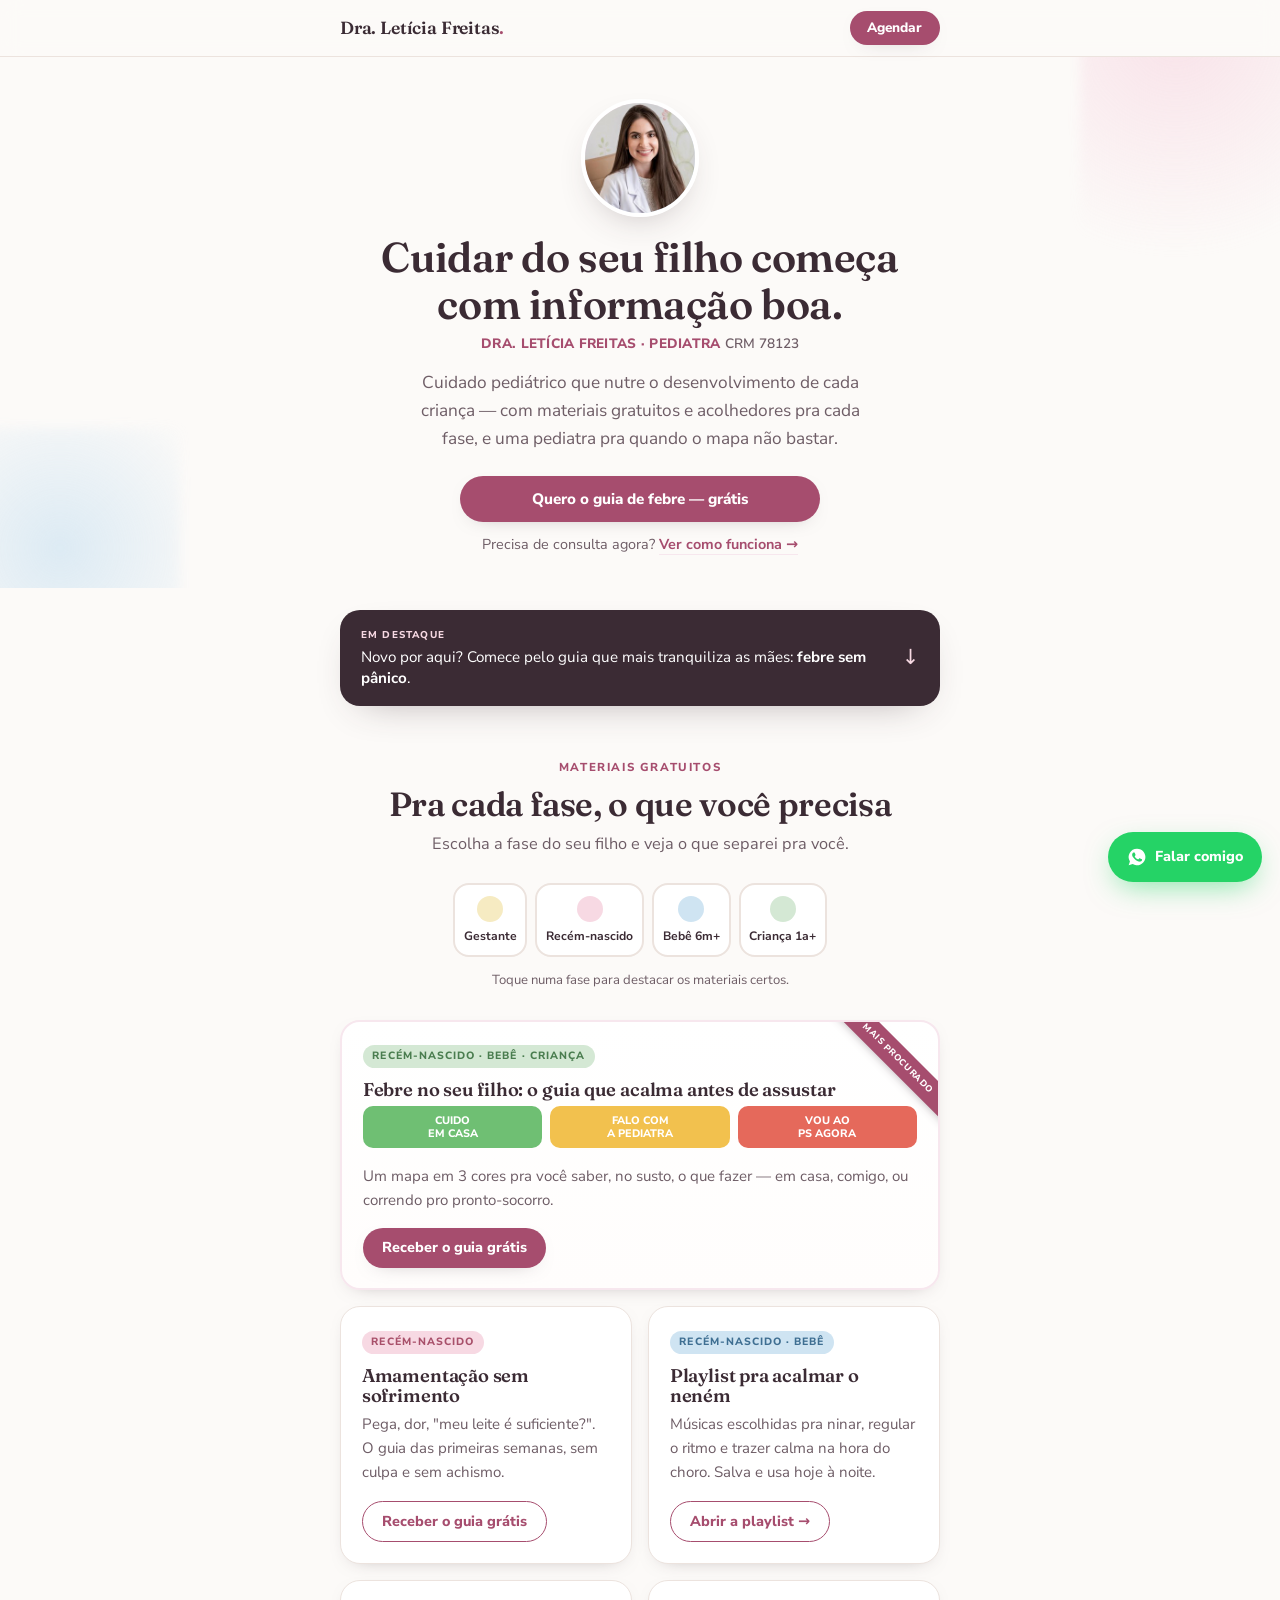
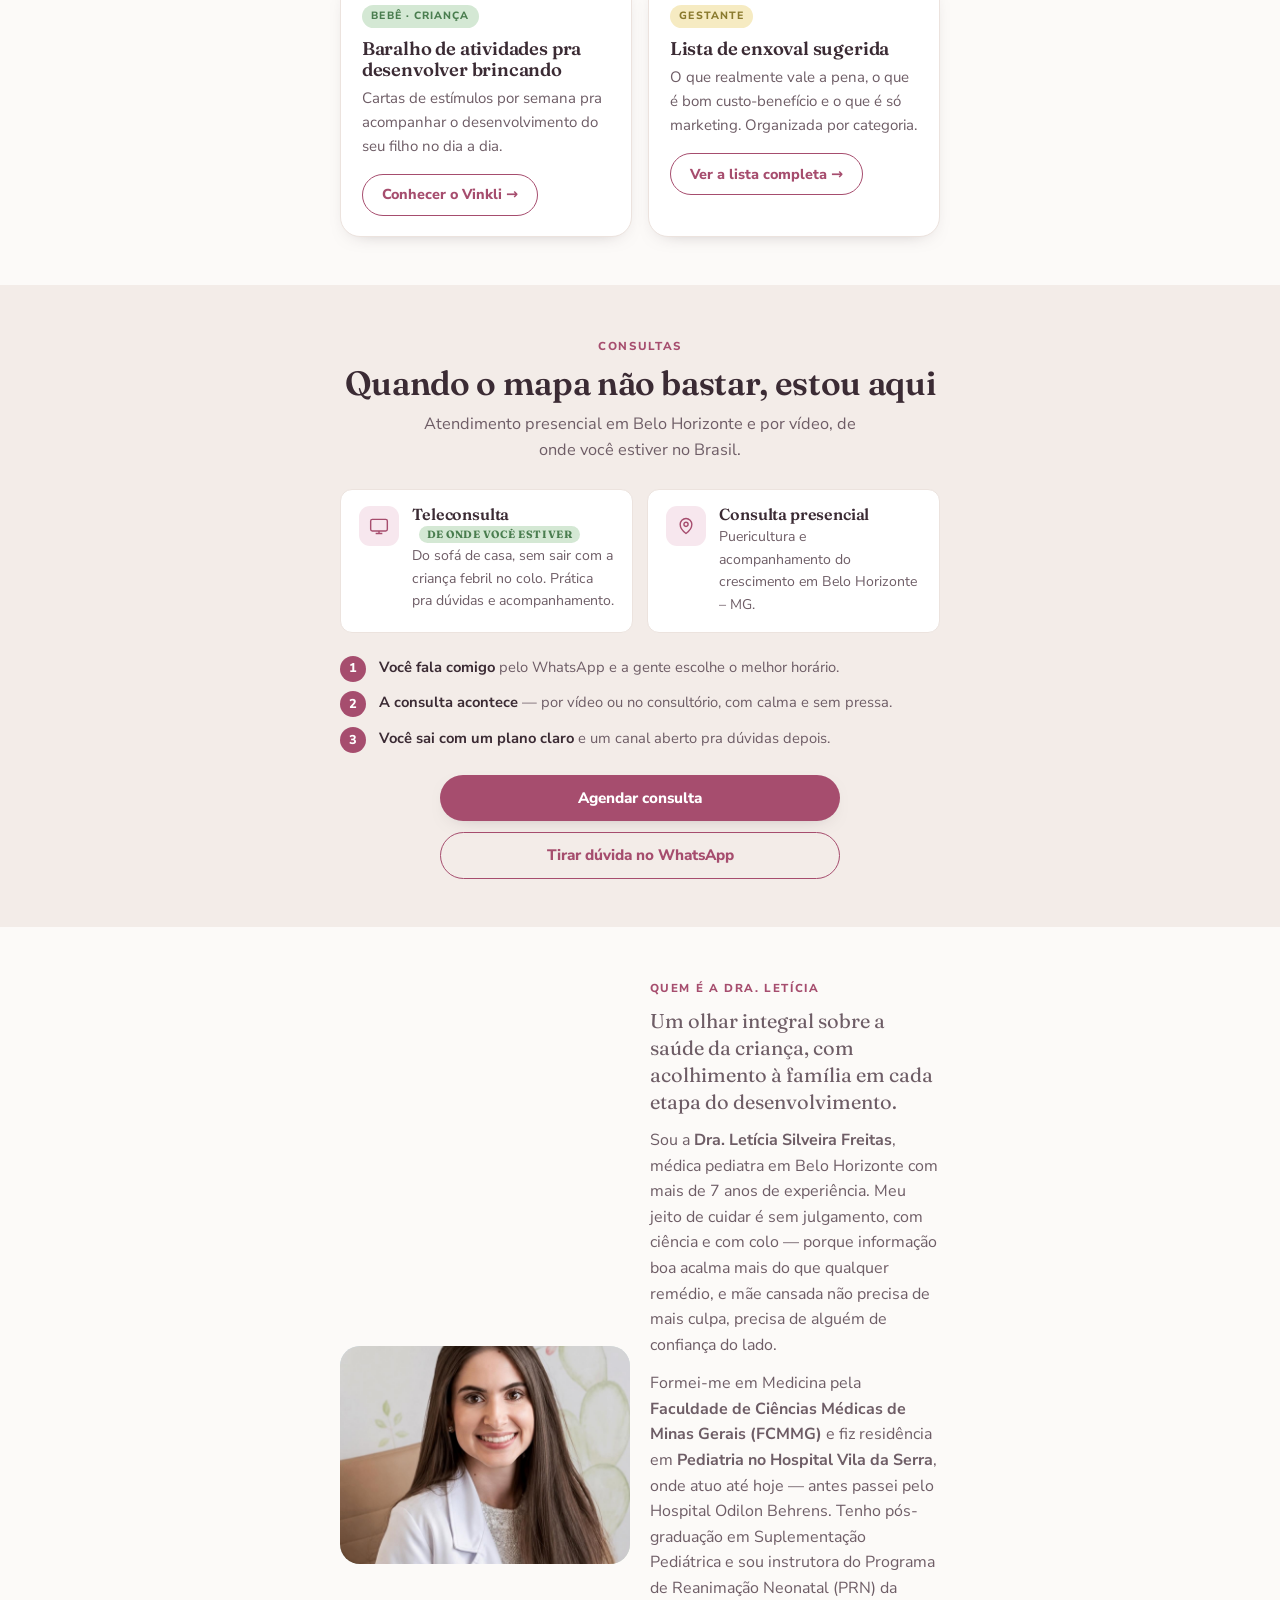
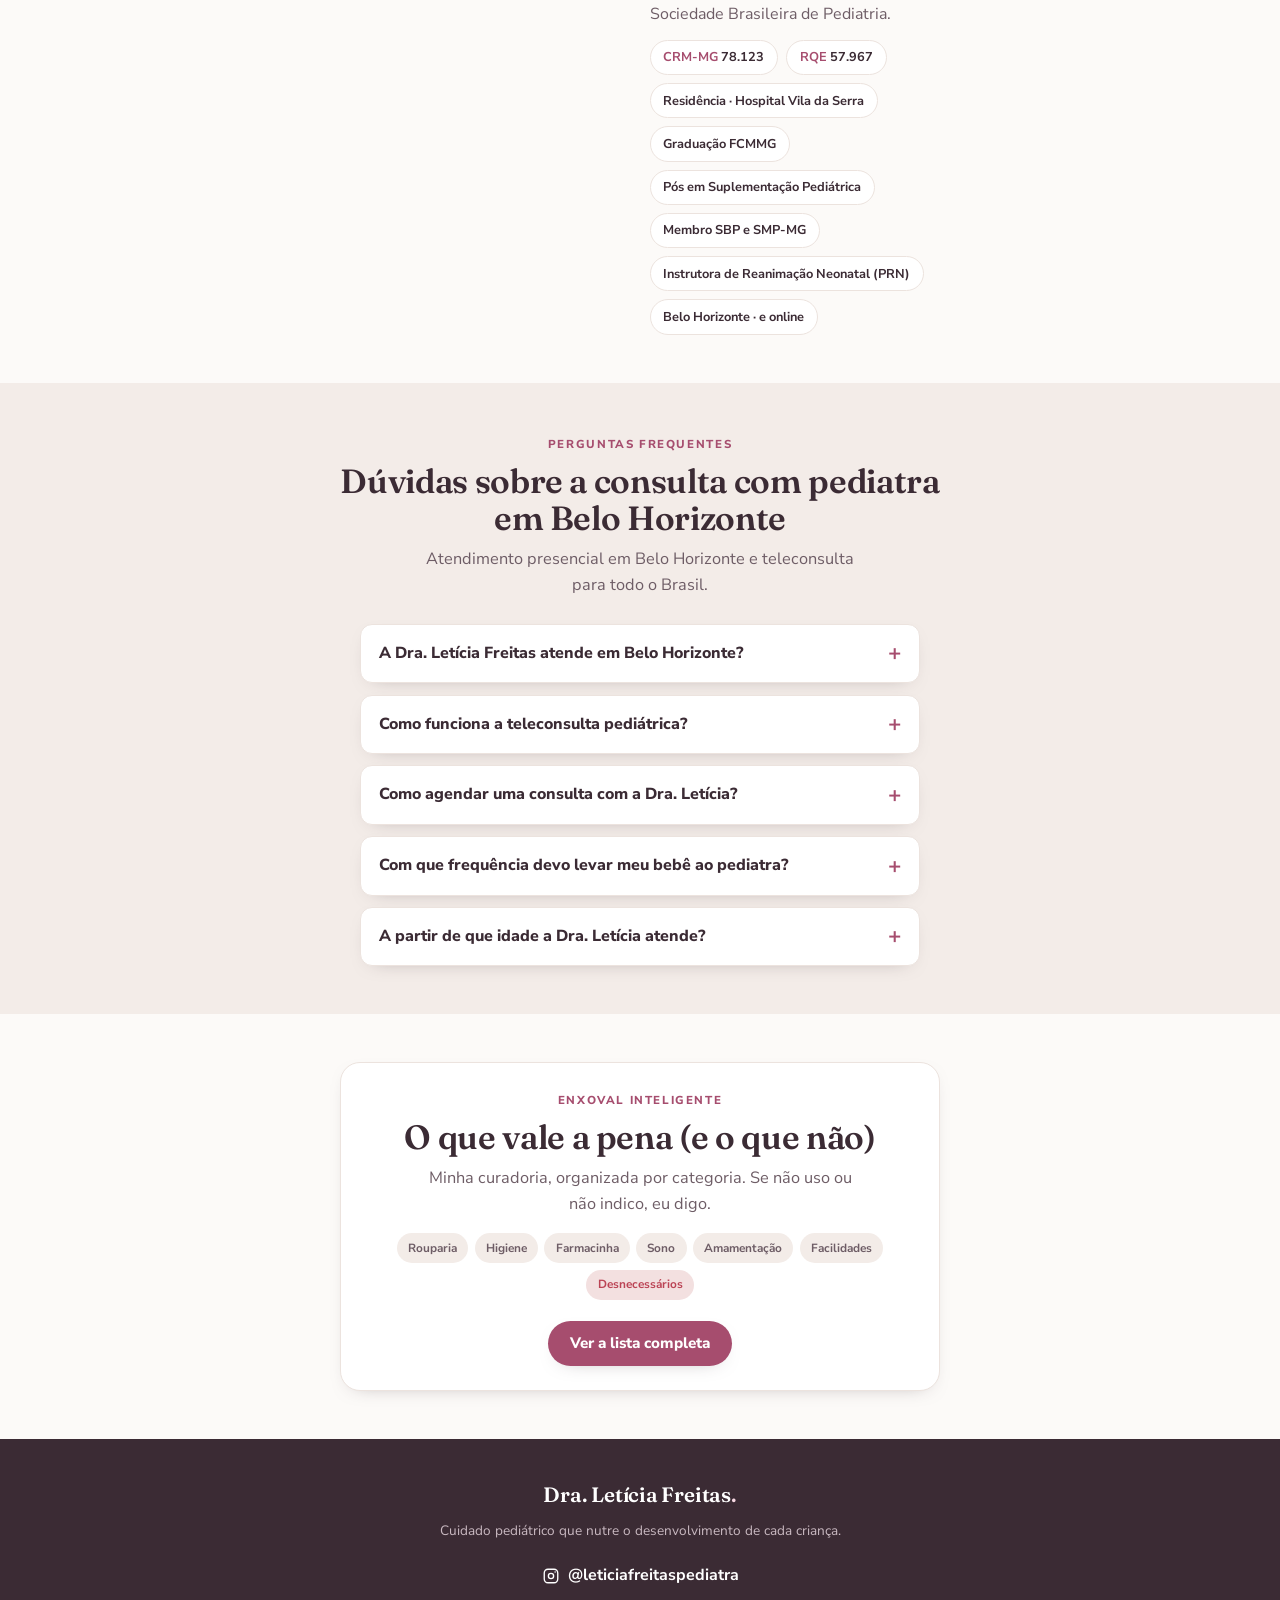
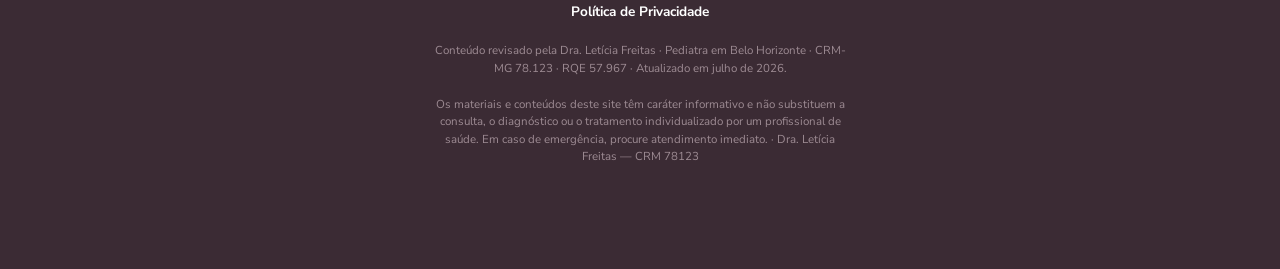
==== commit f98de153: "Corrige grafia: Vinki -> Vinkli no botao do card do baralho Co-Authored-By: Claude Opus 4.8 <noreply" ====
--- a/index.html
+++ b/index.html
@@ -397,7 +397,7 @@
         <span class="mat__fase fase-tag-crianca">Bebê · Criança</span>
         <h3>Baralho de atividades pra desenvolver brincando</h3>
         <p>Cartas de estímulos por semana pra acompanhar o desenvolvimento do seu filho no dia a dia.</p>
-        <a class="btn btn-ghost" href="https://vinkli.com.br" target="_blank" rel="noopener">Conhecer o Vinki →</a>
+        <a class="btn btn-ghost" href="https://vinkli.com.br" target="_blank" rel="noopener">Conhecer o Vinkli →</a>
       </article>
 
       <article class="mat reveal" data-phases="gestante">
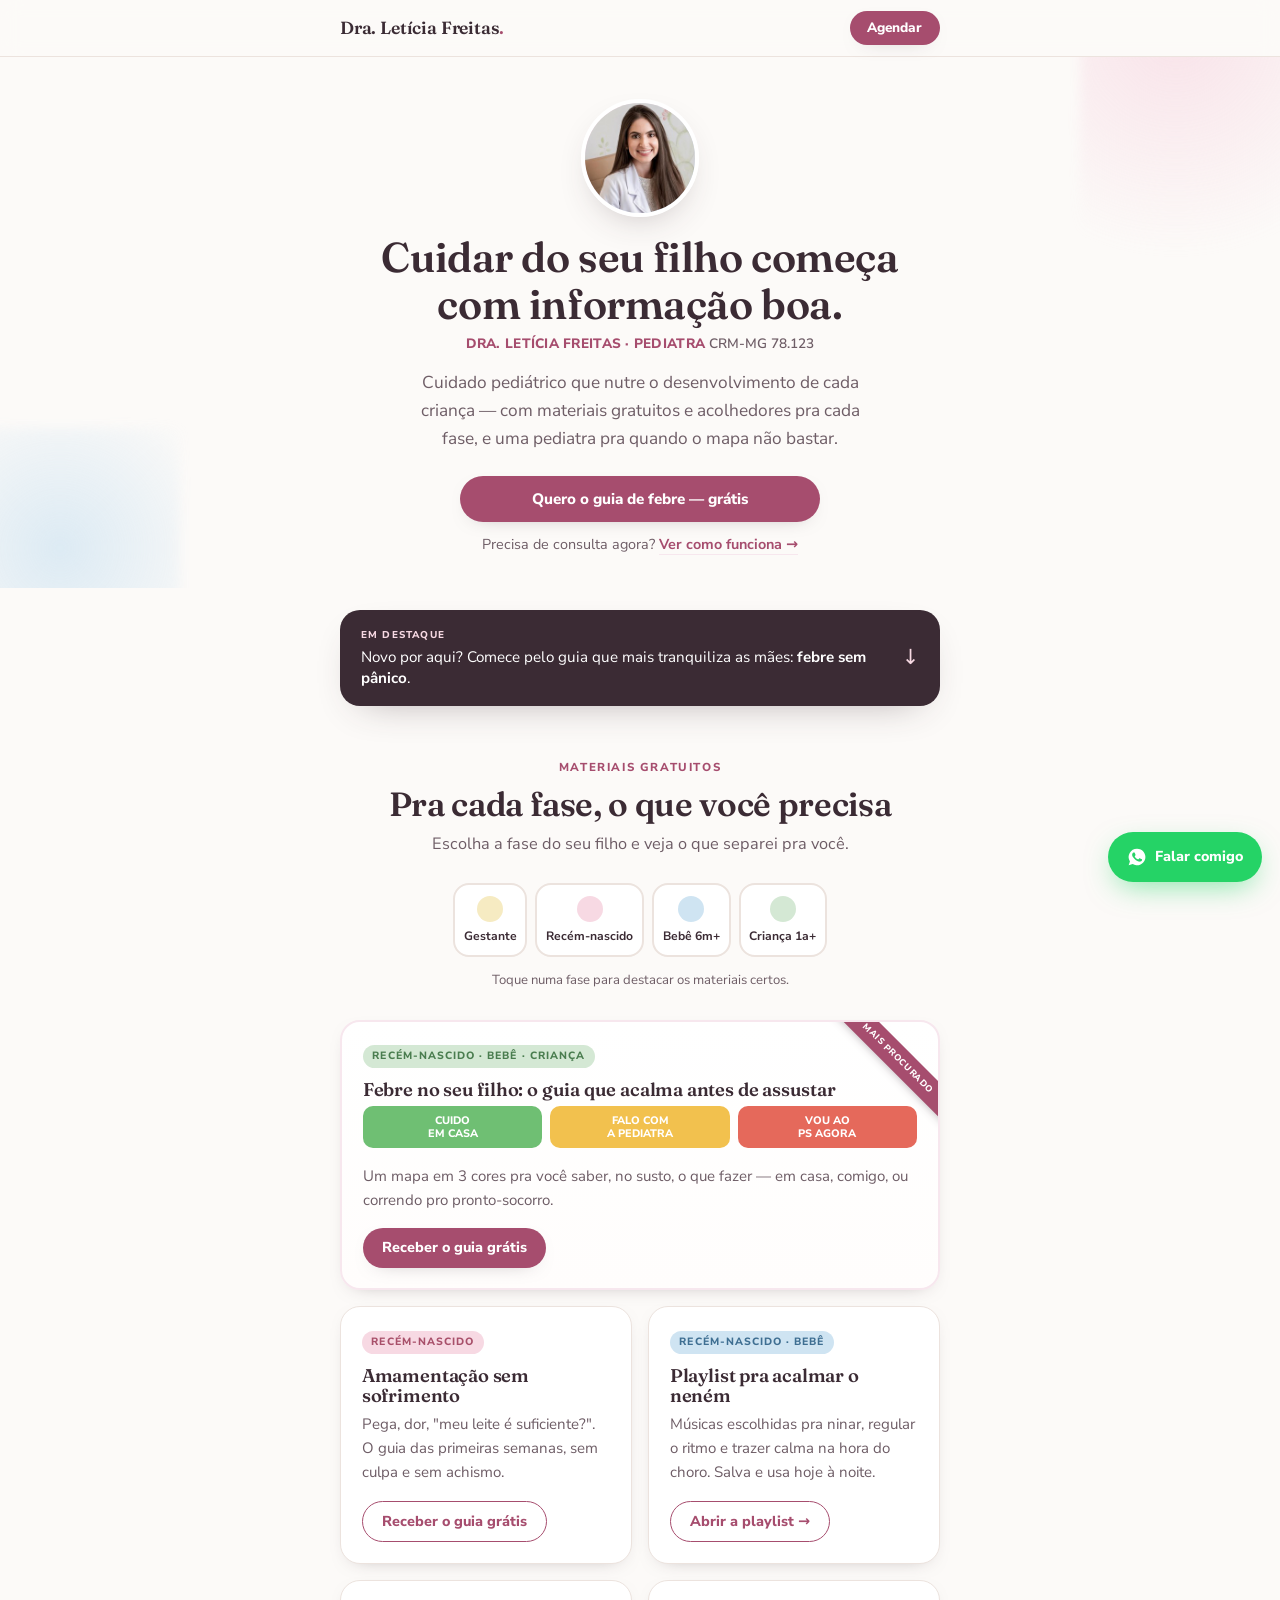
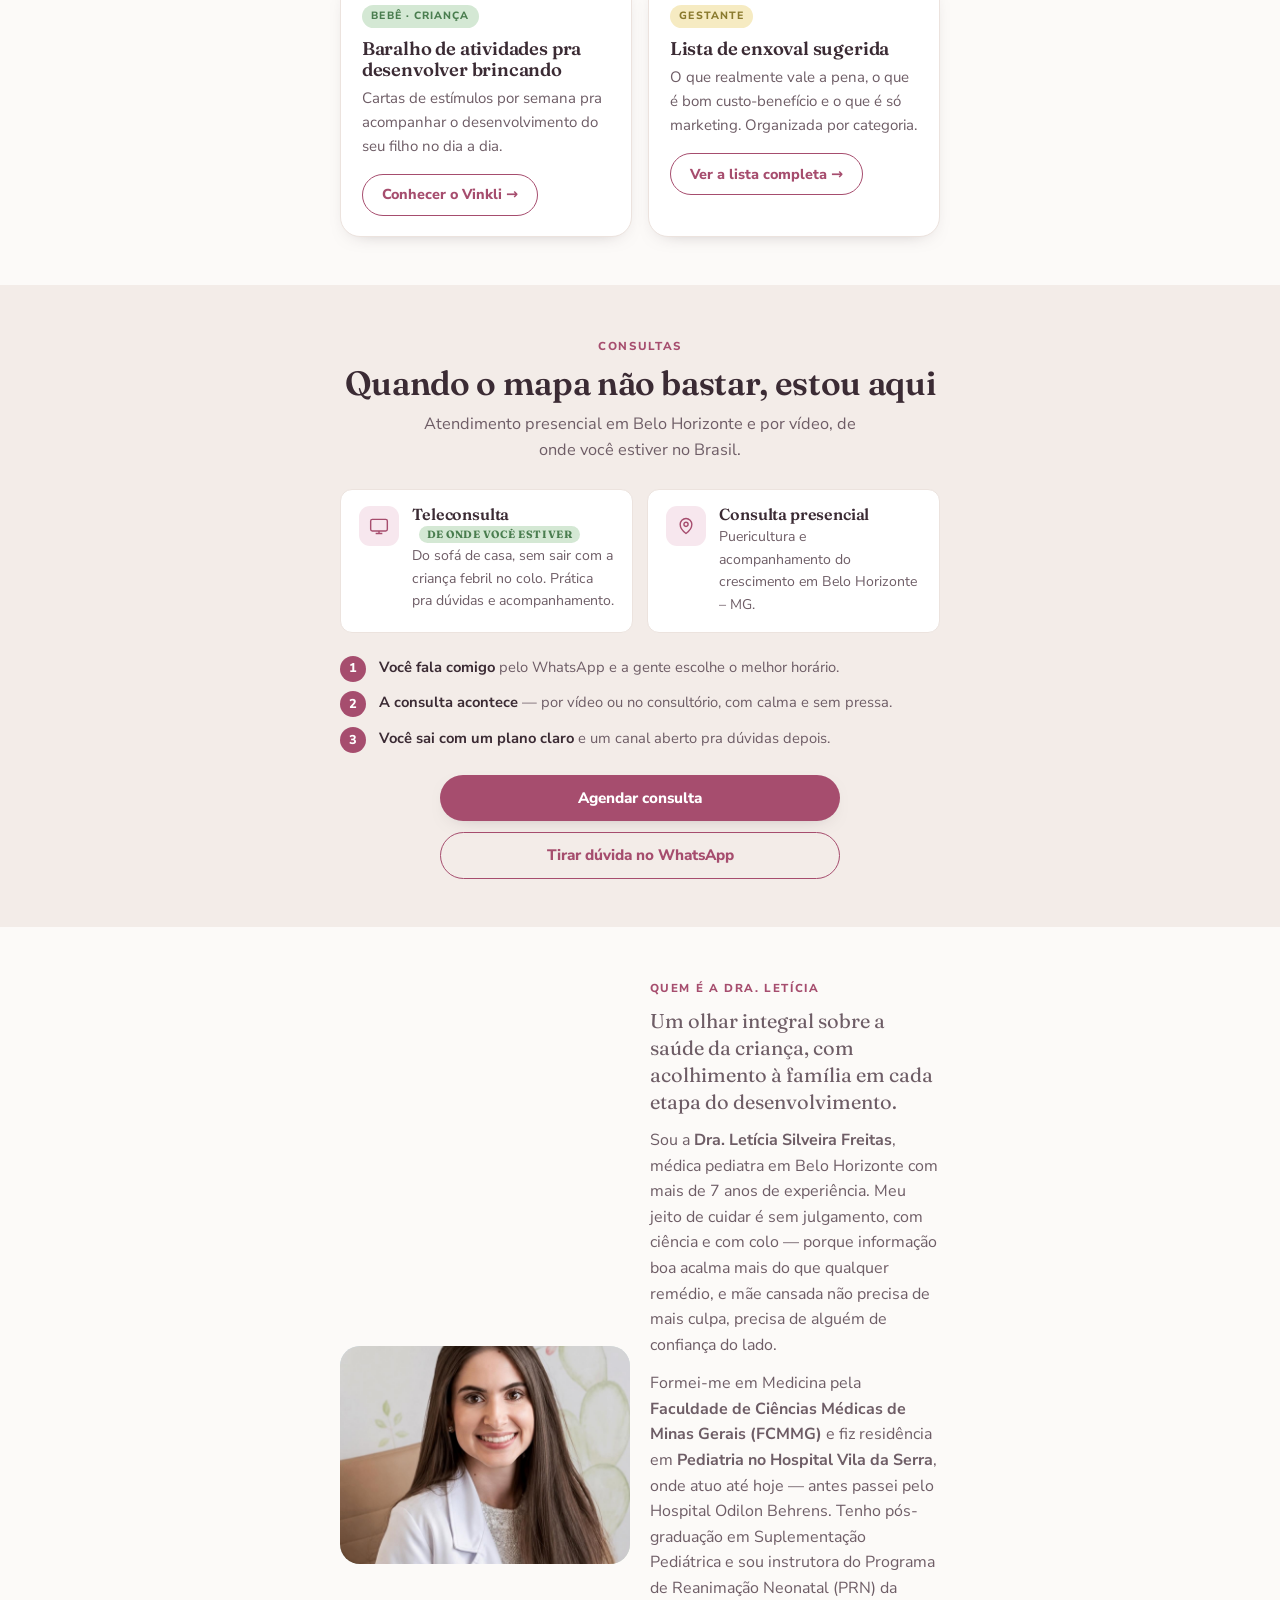
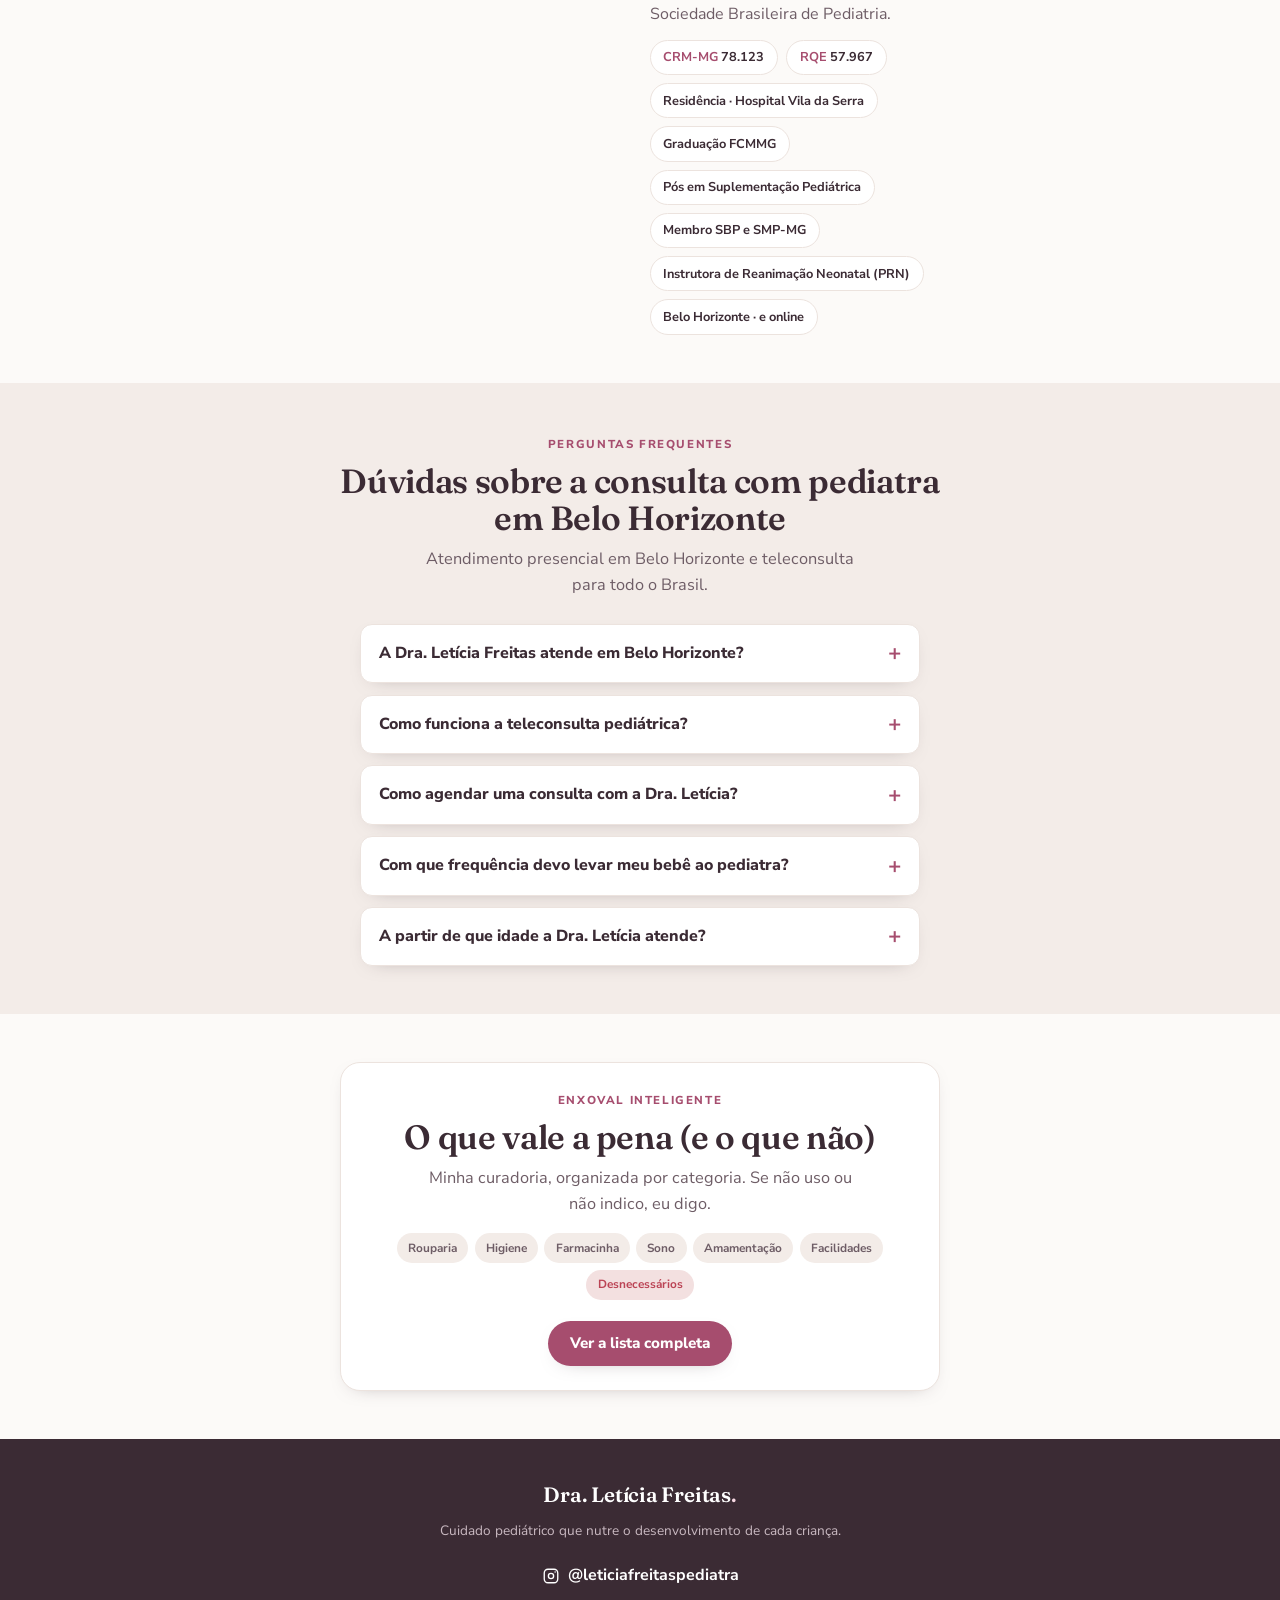
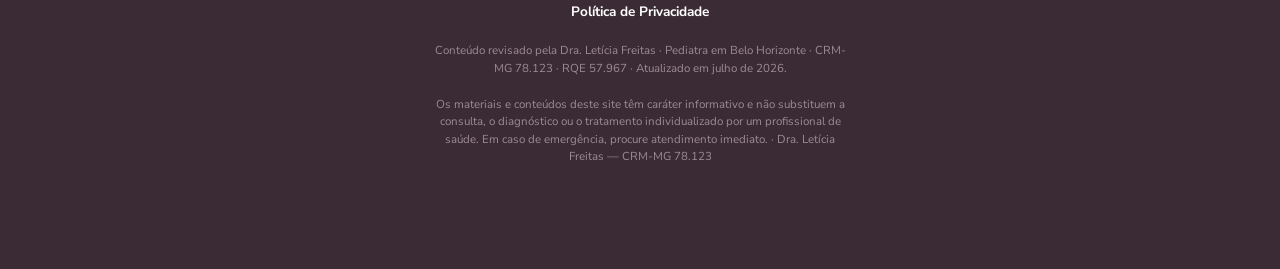
==== commit cf6e93a1: "Atualidade: remove Google Fonts da politica e padroniza o CRM - Politica de privacidade: fontes agor" ====
--- a/index.html
+++ b/index.html
@@ -4,7 +4,7 @@
 <meta charset="UTF-8">
 <meta name="viewport" content="width=device-width, initial-scale=1.0">
 <title>Dra. Letícia Freitas — Pediatra em Belo Horizonte (MG) | Presencial e Online</title>
-<meta name="description" content="Dra. Letícia Freitas, pediatra em Belo Horizonte (CRM-MG 78123). Consulta presencial em BH e teleconsulta para todo o Brasil — puericultura, desenvolvimento infantil e materiais gratuitos para cada fase.">
+<meta name="description" content="Dra. Letícia Freitas, pediatra em Belo Horizonte (CRM-MG 78.123). Consulta presencial em BH e teleconsulta para todo o Brasil — puericultura, desenvolvimento infantil e materiais gratuitos para cada fase.">
 <meta name="author" content="Dra. Letícia Freitas">
 <meta name="robots" content="index, follow, max-image-preview:large, max-snippet:-1">
 <meta name="geo.region" content="BR-MG">
@@ -44,7 +44,7 @@
    "medicalSpecialty":"Pediatric",
    "url":"https://www.draleticiafreitas.com.br/",
    "image":"https://www.draleticiafreitas.com.br/leticia.jpg",
-   "description":"Pediatra em Belo Horizonte (CRM-MG 78123), com atendimento presencial em BH e teleconsulta para todo o Brasil. Puericultura, acompanhamento do desenvolvimento e apoio ao aleitamento.",
+   "description":"Pediatra em Belo Horizonte (CRM-MG 78.123), com atendimento presencial em BH e teleconsulta para todo o Brasil. Puericultura, acompanhamento do desenvolvimento e apoio ao aleitamento.",
    "areaServed":[
      {"@type":"City","name":"Belo Horizonte"},
      {"@type":"AdministrativeArea","name":"Minas Gerais"},
@@ -122,7 +122,7 @@
    "@type":"FAQPage",
    "@id":"https://www.draleticiafreitas.com.br/#faq",
    "mainEntity":[
-     {"@type":"Question","name":"A Dra. Letícia Freitas atende em Belo Horizonte?","acceptedAnswer":{"@type":"Answer","text":"Sim. A Dra. Letícia Freitas é pediatra em Belo Horizonte (CRM-MG 78123) e atende tanto presencialmente na cidade quanto por teleconsulta para famílias de todo o Brasil."}},
+     {"@type":"Question","name":"A Dra. Letícia Freitas atende em Belo Horizonte?","acceptedAnswer":{"@type":"Answer","text":"Sim. A Dra. Letícia Freitas é pediatra em Belo Horizonte (CRM-MG 78.123) e atende tanto presencialmente na cidade quanto por teleconsulta para famílias de todo o Brasil."}},
      {"@type":"Question","name":"Como funciona a teleconsulta pediátrica?","acceptedAnswer":{"@type":"Answer","text":"A teleconsulta é feita por vídeo, em horário combinado pelo WhatsApp. É indicada para dúvidas, orientações e acompanhamento, do conforto de casa. Situações que exigem exame físico presencial são orientadas individualmente."}},
      {"@type":"Question","name":"Como agendar uma consulta com a Dra. Letícia?","acceptedAnswer":{"@type":"Answer","text":"O agendamento é feito diretamente pelo WhatsApp: você fala com a Dra. Letícia, escolhem juntas o melhor horário e definem se a consulta será por vídeo ou presencial em Belo Horizonte."}},
      {"@type":"Question","name":"Com que frequência devo levar meu bebê ao pediatra?","acceptedAnswer":{"@type":"Answer","text":"No primeiro ano de vida, as consultas de puericultura costumam ser mais frequentes para acompanhar de perto o crescimento e o desenvolvimento, tornando-se mais espaçadas conforme a criança cresce. O calendário ideal é definido individualmente em consulta."}},
@@ -329,7 +329,7 @@
       <svg width="40" height="40" viewBox="0 0 24 24" fill="none" stroke="currentColor" stroke-width="1.6"><circle cx="12" cy="8" r="4"/><path d="M4 20c0-4 3.5-6 8-6s8 2 8 6"/></svg>
     </div>
     <h1>Cuidar do seu filho começa com informação boa.</h1>
-    <div class="hero__role">Dra. Letícia Freitas · Pediatra <span class="crm">CRM 78123</span></div>
+    <div class="hero__role">Dra. Letícia Freitas · Pediatra <span class="crm">CRM-MG 78.123</span></div>
     <p class="hero__pitch">Cuidado pediátrico que nutre o desenvolvimento de cada criança — com materiais gratuitos e acolhedores pra cada fase, e uma pediatra pra quando o mapa não bastar.</p>
     <div class="hero__cta">
       <button class="btn btn-primary btn-block" data-material="Guia de febre" data-open-modal>Quero o guia de febre — grátis</button>
@@ -446,7 +446,7 @@
   <div class="wrap">
     <div class="about">
       <div class="about__photo reveal">
-        <img src="leticia.jpg" width="600" height="450" alt="Dra. Letícia Freitas, médica pediatra em Belo Horizonte — CRM-MG 78123" loading="lazy" onerror="this.remove()">
+        <img src="leticia.jpg" width="600" height="450" alt="Dra. Letícia Freitas, médica pediatra em Belo Horizonte — CRM-MG 78.123" loading="lazy" onerror="this.remove()">
         <svg width="54" height="54" viewBox="0 0 24 24" fill="none" stroke="currentColor" stroke-width="1.4"><circle cx="12" cy="8" r="4"/><path d="M4 20c0-4 3.5-6 8-6s8 2 8 6"/></svg>
       </div>
       <div class="reveal">
@@ -479,7 +479,7 @@
     <div class="faq reveal">
       <details>
         <summary>A Dra. Letícia Freitas atende em Belo Horizonte?</summary>
-        <div class="faq__a">Sim. A Dra. Letícia Freitas é pediatra em Belo Horizonte (CRM-MG 78123) e atende tanto presencialmente na cidade quanto por teleconsulta para famílias de todo o Brasil.</div>
+        <div class="faq__a">Sim. A Dra. Letícia Freitas é pediatra em Belo Horizonte (CRM-MG 78.123) e atende tanto presencialmente na cidade quanto por teleconsulta para famílias de todo o Brasil.</div>
       </details>
       <details>
         <summary>Como funciona a teleconsulta pediátrica?</summary>
@@ -533,7 +533,7 @@
     </a>
     <p><a href="privacidade.html" style="color:#fff;font-weight:700">Política de Privacidade</a></p>
     <p class="aviso">Conteúdo revisado pela Dra. Letícia Freitas · Pediatra em Belo Horizonte · CRM-MG 78.123 · RQE 57.967 · Atualizado em julho de 2026.</p>
-    <p class="aviso">Os materiais e conteúdos deste site têm caráter informativo e não substituem a consulta, o diagnóstico ou o tratamento individualizado por um profissional de saúde. Em caso de emergência, procure atendimento imediato. · Dra. Letícia Freitas — CRM 78123</p>
+    <p class="aviso">Os materiais e conteúdos deste site têm caráter informativo e não substituem a consulta, o diagnóstico ou o tratamento individualizado por um profissional de saúde. Em caso de emergência, procure atendimento imediato. · Dra. Letícia Freitas — CRM-MG 78.123</p>
   </div>
 </footer>
 
@@ -569,7 +569,7 @@
 <script>
 (function(){
   "use strict";
-  // Alias do FormSubmit (esconde o e-mail real). Entrega os leads para a caixa somos.vinkli@gmail.com.
+  // Alias do FormSubmit (o e-mail real de destino fica oculto por este token).
   var LEAD_ENDPOINT = "https://formsubmit.co/ajax/14d9d6aa25f73540fadc36d25115f512";
   var chips = document.querySelectorAll('.phase-chip');
   var mats  = document.querySelectorAll('.mat');
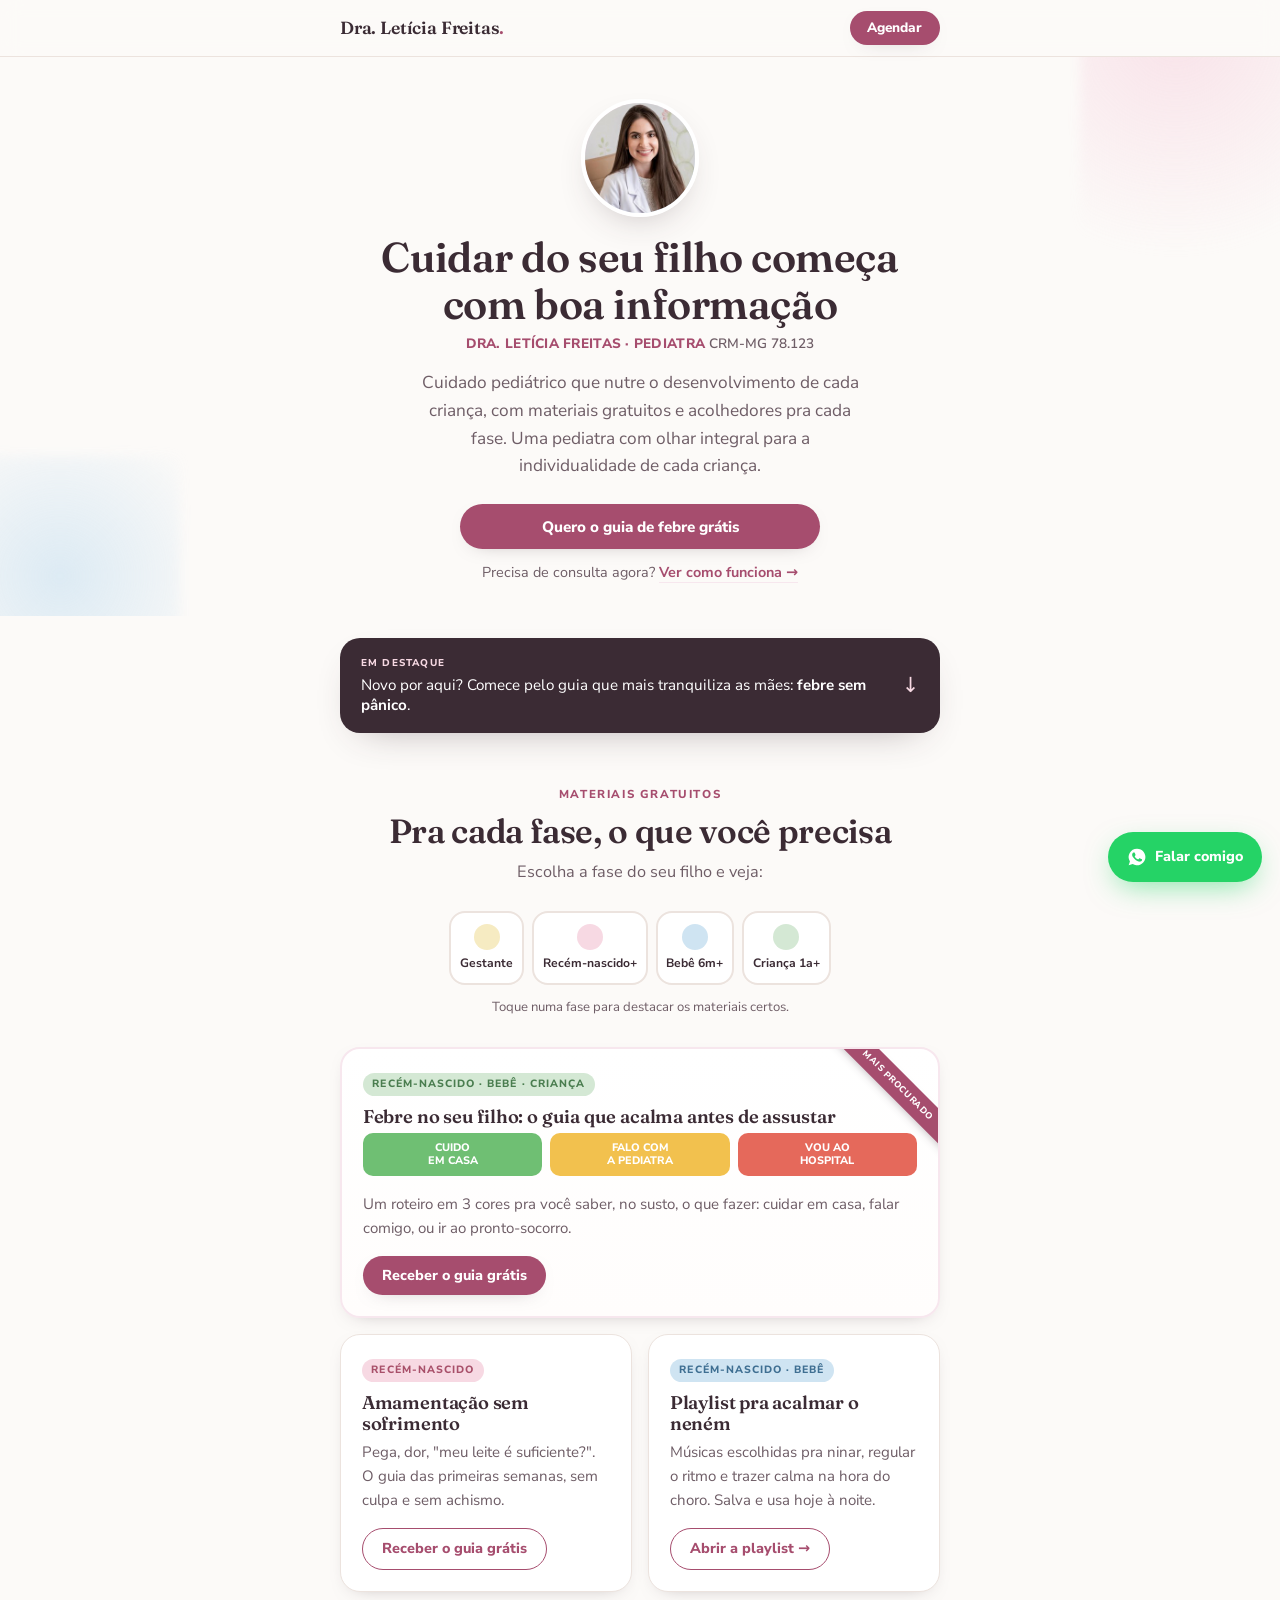
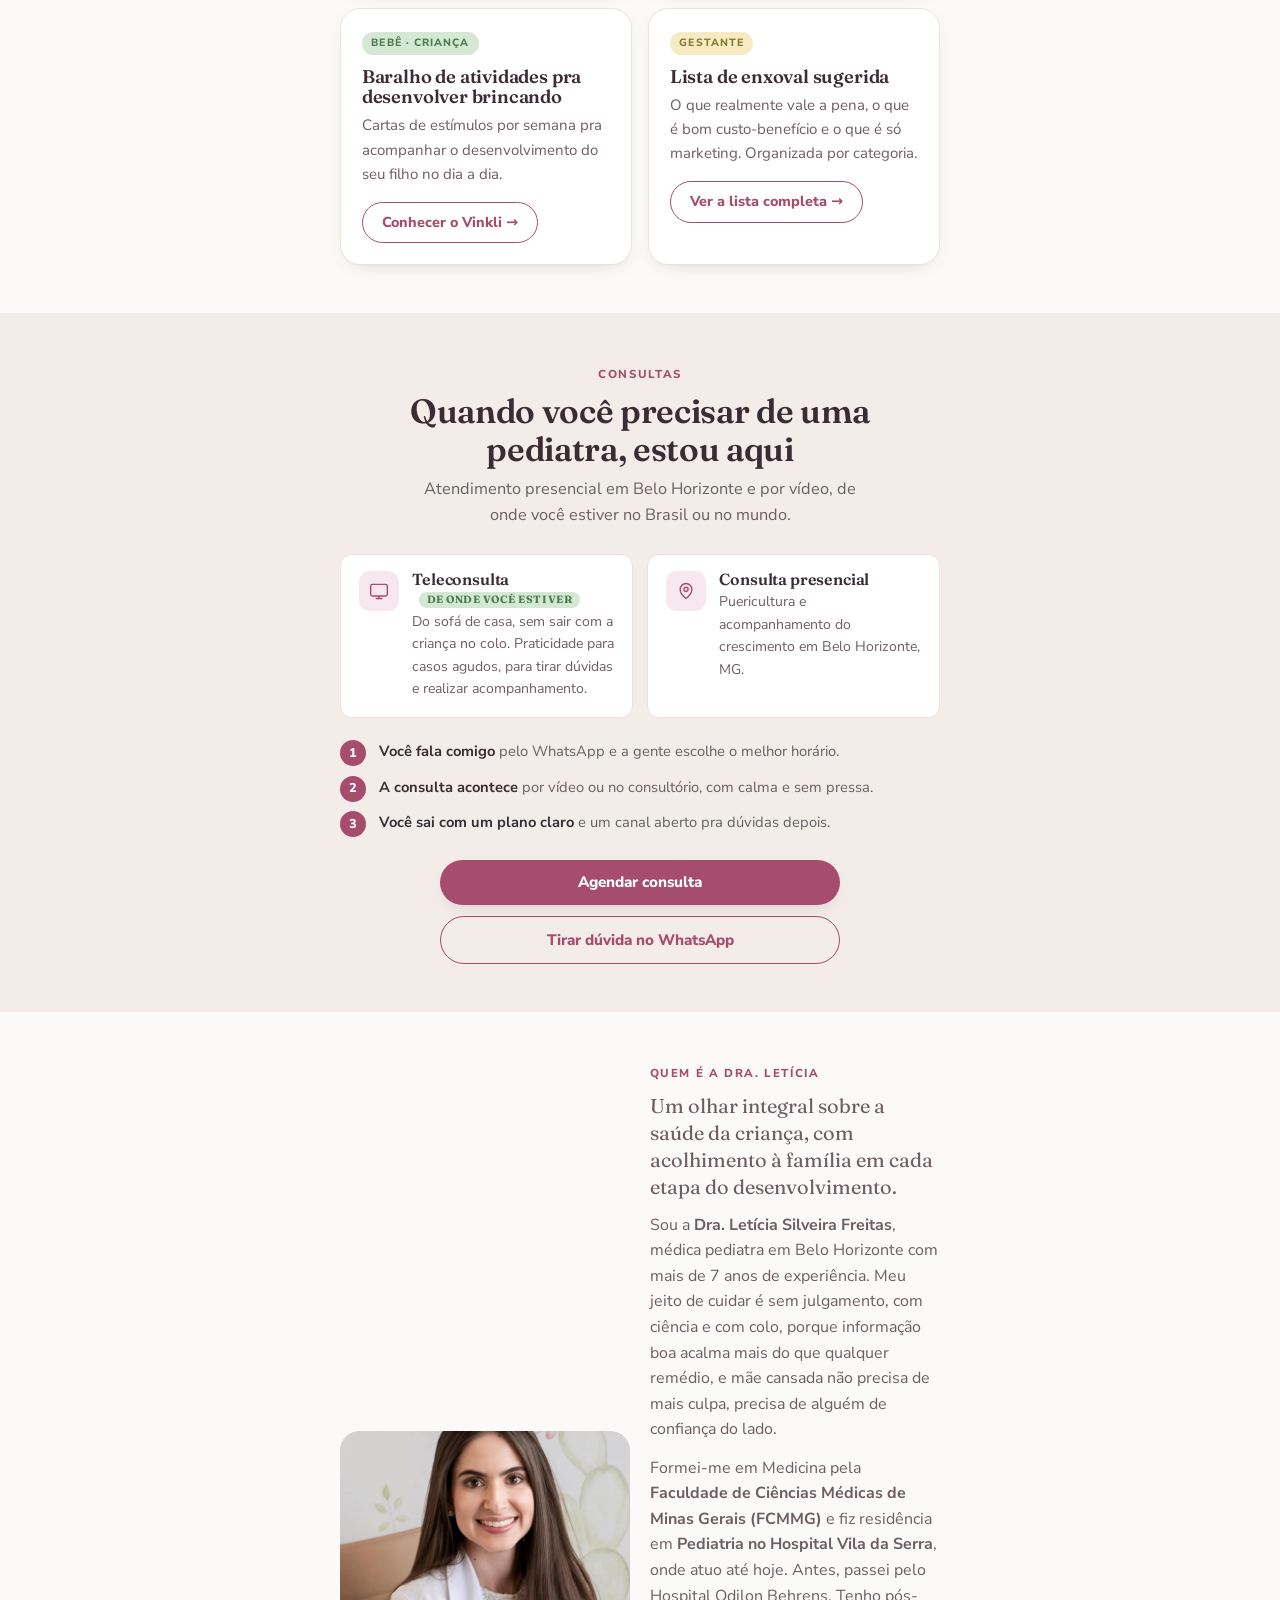
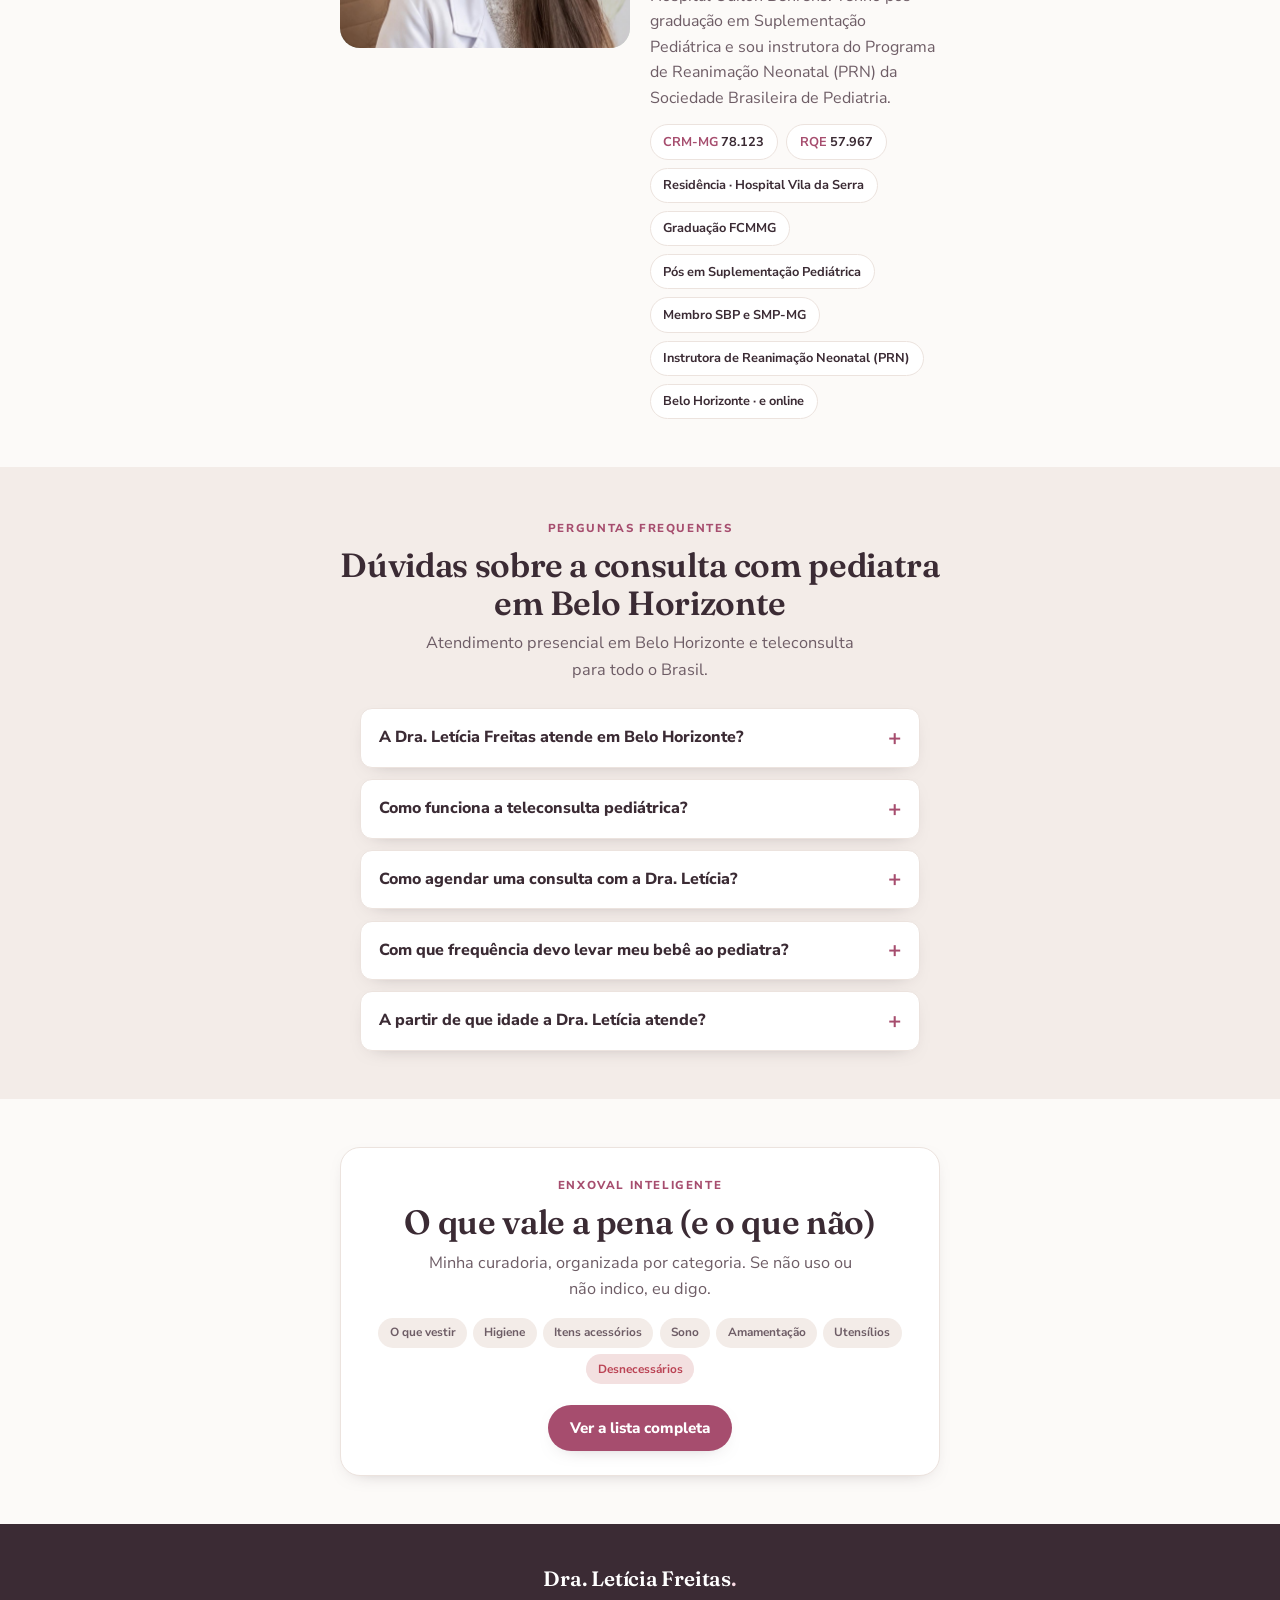
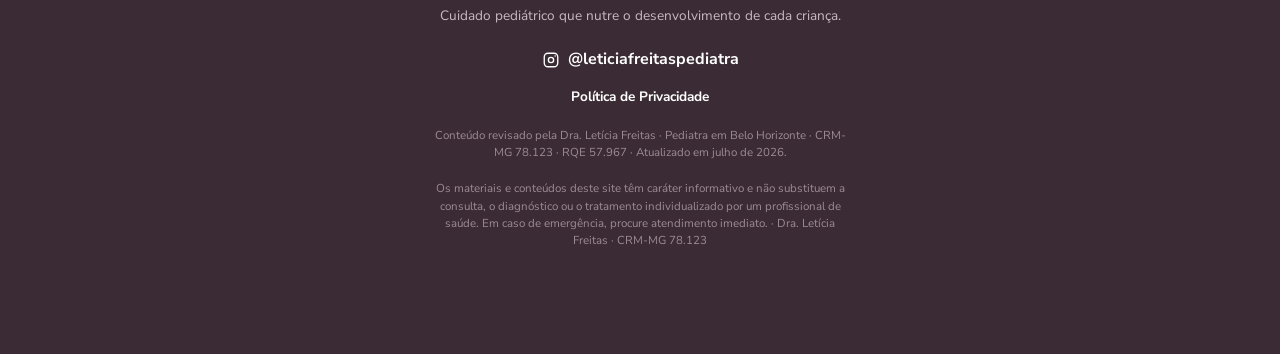
==== commit ecefc010: "Conteudo: revisao de textos, remove travessoes e reestrutura o enxoval Home: ajusta frase do topo e " ====
--- a/index.html
+++ b/index.html
@@ -3,8 +3,8 @@
 <head>
 <meta charset="UTF-8">
 <meta name="viewport" content="width=device-width, initial-scale=1.0">
-<title>Dra. Letícia Freitas — Pediatra em Belo Horizonte (MG) | Presencial e Online</title>
-<meta name="description" content="Dra. Letícia Freitas, pediatra em Belo Horizonte (CRM-MG 78.123). Consulta presencial em BH e teleconsulta para todo o Brasil — puericultura, desenvolvimento infantil e materiais gratuitos para cada fase.">
+<title>Dra. Letícia Freitas · Pediatra em Belo Horizonte (MG) | Presencial e Online</title>
+<meta name="description" content="Dra. Letícia Freitas, pediatra em Belo Horizonte (CRM-MG 78.123). Consulta presencial em BH e teleconsulta para todo o Brasil e o mundo. Puericultura, desenvolvimento infantil e materiais gratuitos para cada fase.">
 <meta name="author" content="Dra. Letícia Freitas">
 <meta name="robots" content="index, follow, max-image-preview:large, max-snippet:-1">
 <meta name="geo.region" content="BR-MG">
@@ -16,19 +16,19 @@
 
 <!-- Open Graph -->
 <meta property="og:type" content="website">
-<meta property="og:site_name" content="Dra. Letícia Freitas — Pediatra">
+<meta property="og:site_name" content="Dra. Letícia Freitas · Pediatra">
 <meta property="og:locale" content="pt_BR">
 <meta property="og:url" content="https://www.draleticiafreitas.com.br/">
-<meta property="og:title" content="Dra. Letícia Freitas — Pediatra em Belo Horizonte (MG)">
+<meta property="og:title" content="Dra. Letícia Freitas · Pediatra em Belo Horizonte (MG)">
 <meta property="og:description" content="Pediatra em Belo Horizonte com atendimento presencial e teleconsulta para todo o Brasil. Puericultura, desenvolvimento infantil e materiais gratuitos para cada fase.">
 <meta property="og:image" content="https://www.draleticiafreitas.com.br/og-image.png">
 <meta property="og:image:type" content="image/png">
 <meta property="og:image:width" content="1200">
 <meta property="og:image:height" content="630">
-<meta property="og:image:alt" content="Dra. Letícia Freitas, pediatra em Belo Horizonte — CRM-MG 78.123, RQE 57.967">
+<meta property="og:image:alt" content="Dra. Letícia Freitas, pediatra em Belo Horizonte · CRM-MG 78.123, RQE 57.967">
 <!-- Twitter -->
 <meta name="twitter:card" content="summary_large_image">
-<meta name="twitter:title" content="Dra. Letícia Freitas — Pediatra em Belo Horizonte (MG)">
+<meta name="twitter:title" content="Dra. Letícia Freitas · Pediatra em Belo Horizonte (MG)">
 <meta name="twitter:description" content="Pediatra em Belo Horizonte com atendimento presencial e teleconsulta para todo o Brasil.">
 <meta name="twitter:image" content="https://www.draleticiafreitas.com.br/og-image.png">
 
@@ -39,7 +39,7 @@
   {
    "@type":["Physician","MedicalBusiness"],
    "@id":"https://www.draleticiafreitas.com.br/#pediatra",
-   "name":"Dra. Letícia Freitas — Pediatra",
+   "name":"Dra. Letícia Freitas · Pediatra",
    "alternateName":"Dra. Letícia Freitas Pediatra",
    "medicalSpecialty":"Pediatric",
    "url":"https://www.draleticiafreitas.com.br/",
@@ -91,8 +91,8 @@
      {"@type":"PropertyValue","propertyID":"RQE","value":"57967"}
    ],
    "hasCredential":[
-     {"@type":"EducationalOccupationalCredential","credentialCategory":"Residência médica","name":"Residência em Pediatria — Hospital Vila da Serra (2023)"},
-     {"@type":"EducationalOccupationalCredential","credentialCategory":"Registro de Qualificação de Especialista","name":"RQE 57967 — Pediatria"},
+     {"@type":"EducationalOccupationalCredential","credentialCategory":"Residência médica","name":"Residência em Pediatria no Hospital Vila da Serra (2023)"},
+     {"@type":"EducationalOccupationalCredential","credentialCategory":"Registro de Qualificação de Especialista","name":"RQE 57967 em Pediatria"},
      {"@type":"EducationalOccupationalCredential","credentialCategory":"Pós-graduação","name":"Pós-graduação em Suplementação Pediátrica"},
      {"@type":"EducationalOccupationalCredential","credentialCategory":"Certificação","name":"Instrutora do Programa de Reanimação Neonatal (PRN) da SBP"}
    ],
@@ -103,7 +103,7 @@
    "@type":"WebSite",
    "@id":"https://www.draleticiafreitas.com.br/#website",
    "url":"https://www.draleticiafreitas.com.br/",
-   "name":"Dra. Letícia Freitas — Pediatra em Belo Horizonte",
+   "name":"Dra. Letícia Freitas · Pediatra em Belo Horizonte",
    "inLanguage":"pt-BR",
    "publisher":{"@id":"https://www.draleticiafreitas.com.br/#leticia"}
   },
@@ -111,7 +111,7 @@
    "@type":"MedicalWebPage",
    "@id":"https://www.draleticiafreitas.com.br/#webpage",
    "url":"https://www.draleticiafreitas.com.br/",
-   "name":"Dra. Letícia Freitas — Pediatra em Belo Horizonte (MG)",
+   "name":"Dra. Letícia Freitas · Pediatra em Belo Horizonte (MG)",
    "inLanguage":"pt-BR",
    "isPartOf":{"@id":"https://www.draleticiafreitas.com.br/#website"},
    "about":{"@id":"https://www.draleticiafreitas.com.br/#leticia"},
@@ -328,11 +328,11 @@
       <img src="avatar-sm.jpg" width="118" height="118" alt="Dra. Letícia Freitas, pediatra em Belo Horizonte" onerror="this.remove()">
       <svg width="40" height="40" viewBox="0 0 24 24" fill="none" stroke="currentColor" stroke-width="1.6"><circle cx="12" cy="8" r="4"/><path d="M4 20c0-4 3.5-6 8-6s8 2 8 6"/></svg>
     </div>
-    <h1>Cuidar do seu filho começa com informação boa.</h1>
+    <h1>Cuidar do seu filho começa com boa informação</h1>
     <div class="hero__role">Dra. Letícia Freitas · Pediatra <span class="crm">CRM-MG 78.123</span></div>
-    <p class="hero__pitch">Cuidado pediátrico que nutre o desenvolvimento de cada criança — com materiais gratuitos e acolhedores pra cada fase, e uma pediatra pra quando o mapa não bastar.</p>
+    <p class="hero__pitch">Cuidado pediátrico que nutre o desenvolvimento de cada criança, com materiais gratuitos e acolhedores pra cada fase. Uma pediatra com olhar integral para a individualidade de cada criança.</p>
     <div class="hero__cta">
-      <button class="btn btn-primary btn-block" data-material="Guia de febre" data-open-modal>Quero o guia de febre — grátis</button>
+      <button class="btn btn-primary btn-block" data-material="Guia de febre" data-open-modal>Quero o guia de febre grátis</button>
       <p class="hero__secondary">Precisa de consulta agora? <a href="#consulta">Ver como funciona →</a></p>
     </div>
   </div>
@@ -353,13 +353,13 @@
     <div class="section__head reveal">
       <span class="eyebrow">Materiais gratuitos</span>
       <h2>Pra cada fase, o que você precisa</h2>
-      <p class="lead">Escolha a fase do seu filho e veja o que separei pra você.</p>
+      <p class="lead">Escolha a fase do seu filho e veja:</p>
     </div>
 
     <div class="phases reveal">
       <div class="phase-track" role="group" aria-label="Escolha a fase do seu filho">
         <button class="phase-chip" data-phase="gestante"><span class="dot"></span>Gestante</button>
-        <button class="phase-chip" data-phase="recem"><span class="dot"></span>Recém-nascido</button>
+        <button class="phase-chip" data-phase="recem"><span class="dot"></span>Recém-nascido+</button>
         <button class="phase-chip" data-phase="bebe"><span class="dot"></span>Bebê 6m+</button>
         <button class="phase-chip" data-phase="crianca"><span class="dot"></span>Criança 1a+</button>
       </div>
@@ -373,9 +373,9 @@
         <div class="semaforo" aria-hidden="true">
           <div class="s s-v">CUIDO<br>EM CASA</div>
           <div class="s s-a">FALO COM<br>A PEDIATRA</div>
-          <div class="s s-r">VOU AO<br>PS AGORA</div>
+          <div class="s s-r">VOU AO<br>HOSPITAL</div>
         </div>
-        <p>Um mapa em 3 cores pra você saber, no susto, o que fazer — em casa, comigo, ou correndo pro pronto-socorro.</p>
+        <p>Um roteiro em 3 cores pra você saber, no susto, o que fazer: cuidar em casa, falar comigo, ou ir ao pronto-socorro.</p>
         <button class="btn btn-primary" data-material="Guia de febre" data-open-modal>Receber o guia grátis</button>
       </article>
 
@@ -397,7 +397,7 @@
         <span class="mat__fase fase-tag-crianca">Bebê · Criança</span>
         <h3>Baralho de atividades pra desenvolver brincando</h3>
         <p>Cartas de estímulos por semana pra acompanhar o desenvolvimento do seu filho no dia a dia.</p>
-        <a class="btn btn-ghost" href="https://vinkli.com.br" target="_blank" rel="noopener">Conhecer o Vinkli →</a>
+        <a class="btn btn-ghost" href="vinkli-primeiro-ano.html">Conhecer o Vinkli →</a>
       </article>
 
       <article class="mat reveal" data-phases="gestante">
@@ -414,24 +414,24 @@
   <div class="wrap">
     <div class="section__head reveal">
       <span class="eyebrow">Consultas</span>
-      <h2>Quando o mapa não bastar, estou aqui</h2>
-      <p class="lead">Atendimento presencial em Belo Horizonte e por vídeo, de onde você estiver no Brasil.</p>
+      <h2>Quando você precisar de uma pediatra, estou aqui</h2>
+      <p class="lead">Atendimento presencial em Belo Horizonte e por vídeo, de onde você estiver no Brasil ou no mundo.</p>
     </div>
 
     <div class="consulta__grid reveal">
       <div class="tipo">
         <div class="ic"><svg width="20" height="20" viewBox="0 0 24 24" fill="none" stroke="currentColor" stroke-width="1.7"><rect x="2" y="4" width="20" height="14" rx="2"/><path d="M8 21h8M12 18v3"/></svg></div>
-        <div><h3>Teleconsulta <span class="tele-badge">DE ONDE VOCÊ ESTIVER</span></h3><p>Do sofá de casa, sem sair com a criança febril no colo. Prática pra dúvidas e acompanhamento.</p></div>
+        <div><h3>Teleconsulta <span class="tele-badge">DE ONDE VOCÊ ESTIVER</span></h3><p>Do sofá de casa, sem sair com a criança no colo. Praticidade para casos agudos, para tirar dúvidas e realizar acompanhamento.</p></div>
       </div>
       <div class="tipo">
         <div class="ic"><svg width="20" height="20" viewBox="0 0 24 24" fill="none" stroke="currentColor" stroke-width="1.7"><path d="M12 21s-7-5-7-11a7 7 0 0114 0c0 6-7 11-7 11z"/><circle cx="12" cy="10" r="2.5"/></svg></div>
-        <div><h3>Consulta presencial</h3><p>Puericultura e acompanhamento do crescimento em Belo Horizonte – MG.</p></div>
+        <div><h3>Consulta presencial</h3><p>Puericultura e acompanhamento do crescimento em Belo Horizonte, MG.</p></div>
       </div>
     </div>
 
     <div class="passos reveal">
       <div class="passo"><span><b>Você fala comigo</b> pelo WhatsApp e a gente escolhe o melhor horário.</span></div>
-      <div class="passo"><span><b>A consulta acontece</b> — por vídeo ou no consultório, com calma e sem pressa.</span></div>
+      <div class="passo"><span><b>A consulta acontece</b> por vídeo ou no consultório, com calma e sem pressa.</span></div>
       <div class="passo"><span><b>Você sai com um plano claro</b> e um canal aberto pra dúvidas depois.</span></div>
     </div>
 
@@ -446,14 +446,14 @@
   <div class="wrap">
     <div class="about">
       <div class="about__photo reveal">
-        <img src="leticia.jpg" width="600" height="450" alt="Dra. Letícia Freitas, médica pediatra em Belo Horizonte — CRM-MG 78.123" loading="lazy" onerror="this.remove()">
+        <img src="leticia.jpg" width="600" height="450" alt="Dra. Letícia Freitas, médica pediatra em Belo Horizonte · CRM-MG 78.123" loading="lazy" onerror="this.remove()">
         <svg width="54" height="54" viewBox="0 0 24 24" fill="none" stroke="currentColor" stroke-width="1.4"><circle cx="12" cy="8" r="4"/><path d="M4 20c0-4 3.5-6 8-6s8 2 8 6"/></svg>
       </div>
       <div class="reveal">
         <span class="eyebrow">Quem é a Dra. Letícia</span>
         <p class="about__motto">Um olhar integral sobre a saúde da criança, com acolhimento à família em cada etapa do desenvolvimento.</p>
-        <p>Sou a <b>Dra. Letícia Silveira Freitas</b>, médica pediatra em Belo Horizonte com mais de 7 anos de experiência. Meu jeito de cuidar é sem julgamento, com ciência e com colo — porque informação boa acalma mais do que qualquer remédio, e mãe cansada não precisa de mais culpa, precisa de alguém de confiança do lado.</p>
-        <p>Formei-me em Medicina pela <b>Faculdade de Ciências Médicas de Minas Gerais (FCMMG)</b> e fiz residência em <b>Pediatria no Hospital Vila da Serra</b>, onde atuo até hoje — antes passei pelo Hospital Odilon Behrens. Tenho pós-graduação em Suplementação Pediátrica e sou instrutora do Programa de Reanimação Neonatal (PRN) da Sociedade Brasileira de Pediatria.</p>
+        <p>Sou a <b>Dra. Letícia Silveira Freitas</b>, médica pediatra em Belo Horizonte com mais de 7 anos de experiência. Meu jeito de cuidar é sem julgamento, com ciência e com colo, porque informação boa acalma mais do que qualquer remédio, e mãe cansada não precisa de mais culpa, precisa de alguém de confiança do lado.</p>
+        <p>Formei-me em Medicina pela <b>Faculdade de Ciências Médicas de Minas Gerais (FCMMG)</b> e fiz residência em <b>Pediatria no Hospital Vila da Serra</b>, onde atuo até hoje. Antes, passei pelo Hospital Odilon Behrens. Tenho pós-graduação em Suplementação Pediátrica e sou instrutora do Programa de Reanimação Neonatal (PRN) da Sociedade Brasileira de Pediatria.</p>
         <div class="creds">
           <span class="cred"><b>CRM-MG</b> 78.123</span>
           <span class="cred"><b>RQE</b> 57.967</span>
@@ -508,12 +508,12 @@
       <h2>O que vale a pena (e o que não)</h2>
       <p class="lead" style="max-width:440px;margin:.3rem auto 0">Minha curadoria, organizada por categoria. Se não uso ou não indico, eu digo.</p>
       <div class="cats">
-        <span class="cat">Rouparia</span>
+        <span class="cat">O que vestir</span>
         <span class="cat">Higiene</span>
-        <span class="cat">Farmacinha</span>
+        <span class="cat">Itens acessórios</span>
         <span class="cat">Sono</span>
         <span class="cat">Amamentação</span>
-        <span class="cat">Facilidades</span>
+        <span class="cat">Utensílios</span>
         <span class="cat skip">Desnecessários</span>
       </div>
       <a class="btn btn-primary" href="enxoval.html">Ver a lista completa</a>
@@ -533,7 +533,7 @@
     </a>
     <p><a href="privacidade.html" style="color:#fff;font-weight:700">Política de Privacidade</a></p>
     <p class="aviso">Conteúdo revisado pela Dra. Letícia Freitas · Pediatra em Belo Horizonte · CRM-MG 78.123 · RQE 57.967 · Atualizado em julho de 2026.</p>
-    <p class="aviso">Os materiais e conteúdos deste site têm caráter informativo e não substituem a consulta, o diagnóstico ou o tratamento individualizado por um profissional de saúde. Em caso de emergência, procure atendimento imediato. · Dra. Letícia Freitas — CRM-MG 78.123</p>
+    <p class="aviso">Os materiais e conteúdos deste site têm caráter informativo e não substituem a consulta, o diagnóstico ou o tratamento individualizado por um profissional de saúde. Em caso de emergência, procure atendimento imediato. · Dra. Letícia Freitas · CRM-MG 78.123</p>
   </div>
 </footer>
 
@@ -555,7 +555,7 @@
       <div class="field"><label for="whats">Seu WhatsApp</label><input type="tel" id="whats" placeholder="(31) 90000-0000" autocomplete="tel" inputmode="tel"></div>
       <input type="text" id="_honey" class="hp" tabindex="-1" autocomplete="off" aria-hidden="true">
       <button class="btn btn-primary btn-block" id="submitLead">Me enviar agora</button>
-      <p class="consent">Peço e-mail e WhatsApp só para te enviar o material e tirar dúvidas — sem spam, e você pode sair quando quiser. Ao enviar, você concorda com a <a href="privacidade.html" target="_blank" rel="noopener" style="color:var(--accent);font-weight:700">Política de Privacidade</a>.</p>
+      <p class="consent">Peço e-mail e WhatsApp só para te enviar o material e tirar dúvidas. Sem spam, e você pode sair quando quiser. Ao enviar, você concorda com a <a href="privacidade.html" target="_blank" rel="noopener" style="color:var(--accent);font-weight:700">Política de Privacidade</a>.</p>
     </div>
     <div id="modalOk" class="modal__ok" style="display:none">
       <div class="check">✓</div>
@@ -575,10 +575,10 @@
   var mats  = document.querySelectorAll('.mat');
   var hint  = document.getElementById('phaseHint');
   var hints = {
-    gestante:'Fase de montar o ninho — vamos comprar bem, sem exagero.',
+    gestante:'Fase de montar o ninho: vamos comprar bem, sem exagero.',
     recem:   'As primeiras semanas: sono trocado, muito colo e algumas dúvidas. Tô aqui.',
-    bebe:    'Descobertas, sono mudando e muita brincadeira que também é estímulo.',
-    crianca: 'Fase das infecções e febres — e das mil perguntas. Respira, tem mapa.'
+    bebe:    'Descobertas, introdução alimentar, rotina de sono e muita brincadeira que também é estímulo.',
+    crianca: 'Fase das infecções e febres, e das mil perguntas. Respira, tem roteiro.'
   };
   var activePhase = null;
   chips.forEach(function(chip){
@@ -661,7 +661,7 @@
     if(email.indexOf('@')<1){ alert('Confere seu e-mail, parece incompleto 💛'); return; }
     submitBtn.disabled=true; submitBtn.textContent='Enviando...';
     fetch(LEAD_ENDPOINT,{method:'POST',headers:{'Content-Type':'application/json','Accept':'application/json'},
-      body:JSON.stringify({Nome:nome,"E-mail":email,WhatsApp:whats,"Material solicitado":currentMaterial,_subject:'Novo lead do hotsite — '+currentMaterial,_template:'table'})})
+      body:JSON.stringify({Nome:nome,"E-mail":email,WhatsApp:whats,"Material solicitado":currentMaterial,_subject:'Novo lead do site: '+currentMaterial,_template:'table'})})
     .then(function(r){ return r.json().then(function(j){return {ok:r.ok,j:j};}, function(){return {ok:r.ok,j:{}};}); })
     .then(function(res){ if(res.ok && String(res.j.success)!=='false'){ showSuccess(nome); } else { showError(); } })
     .catch(function(){ showError(); });
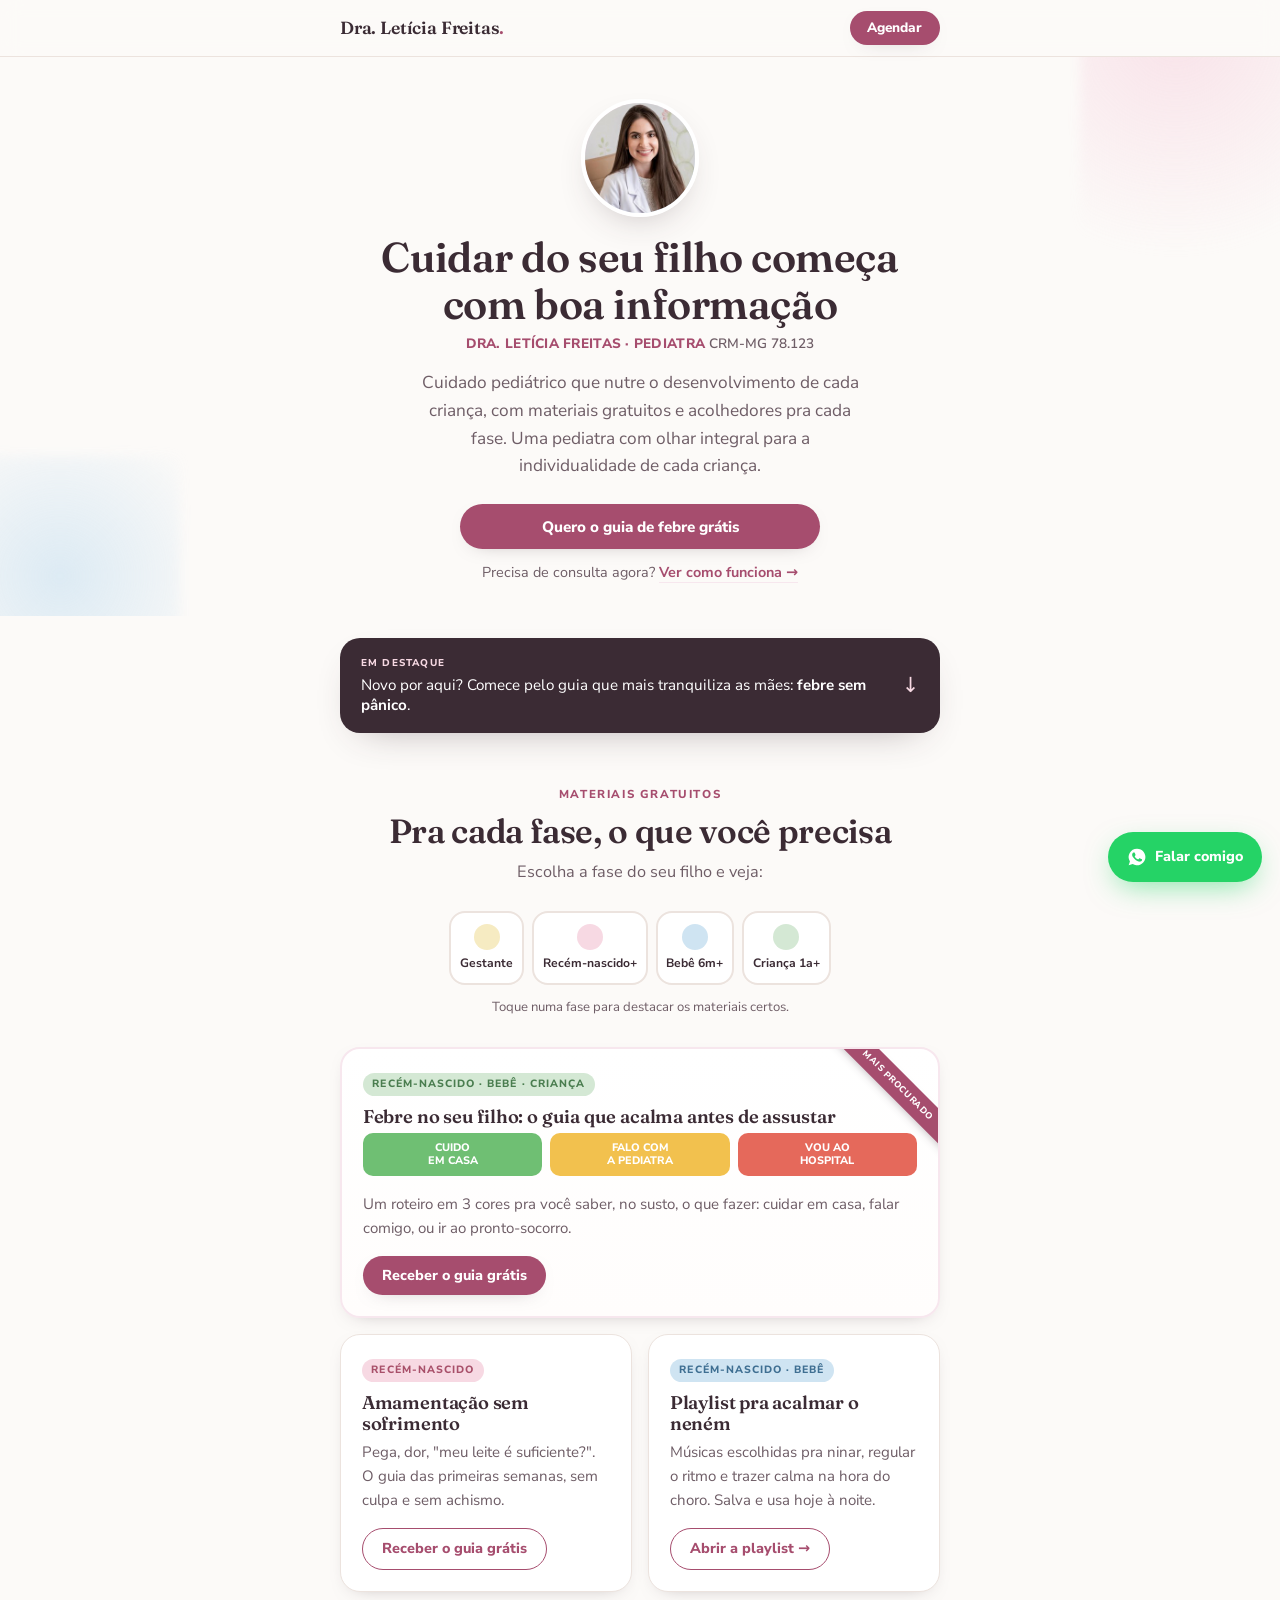
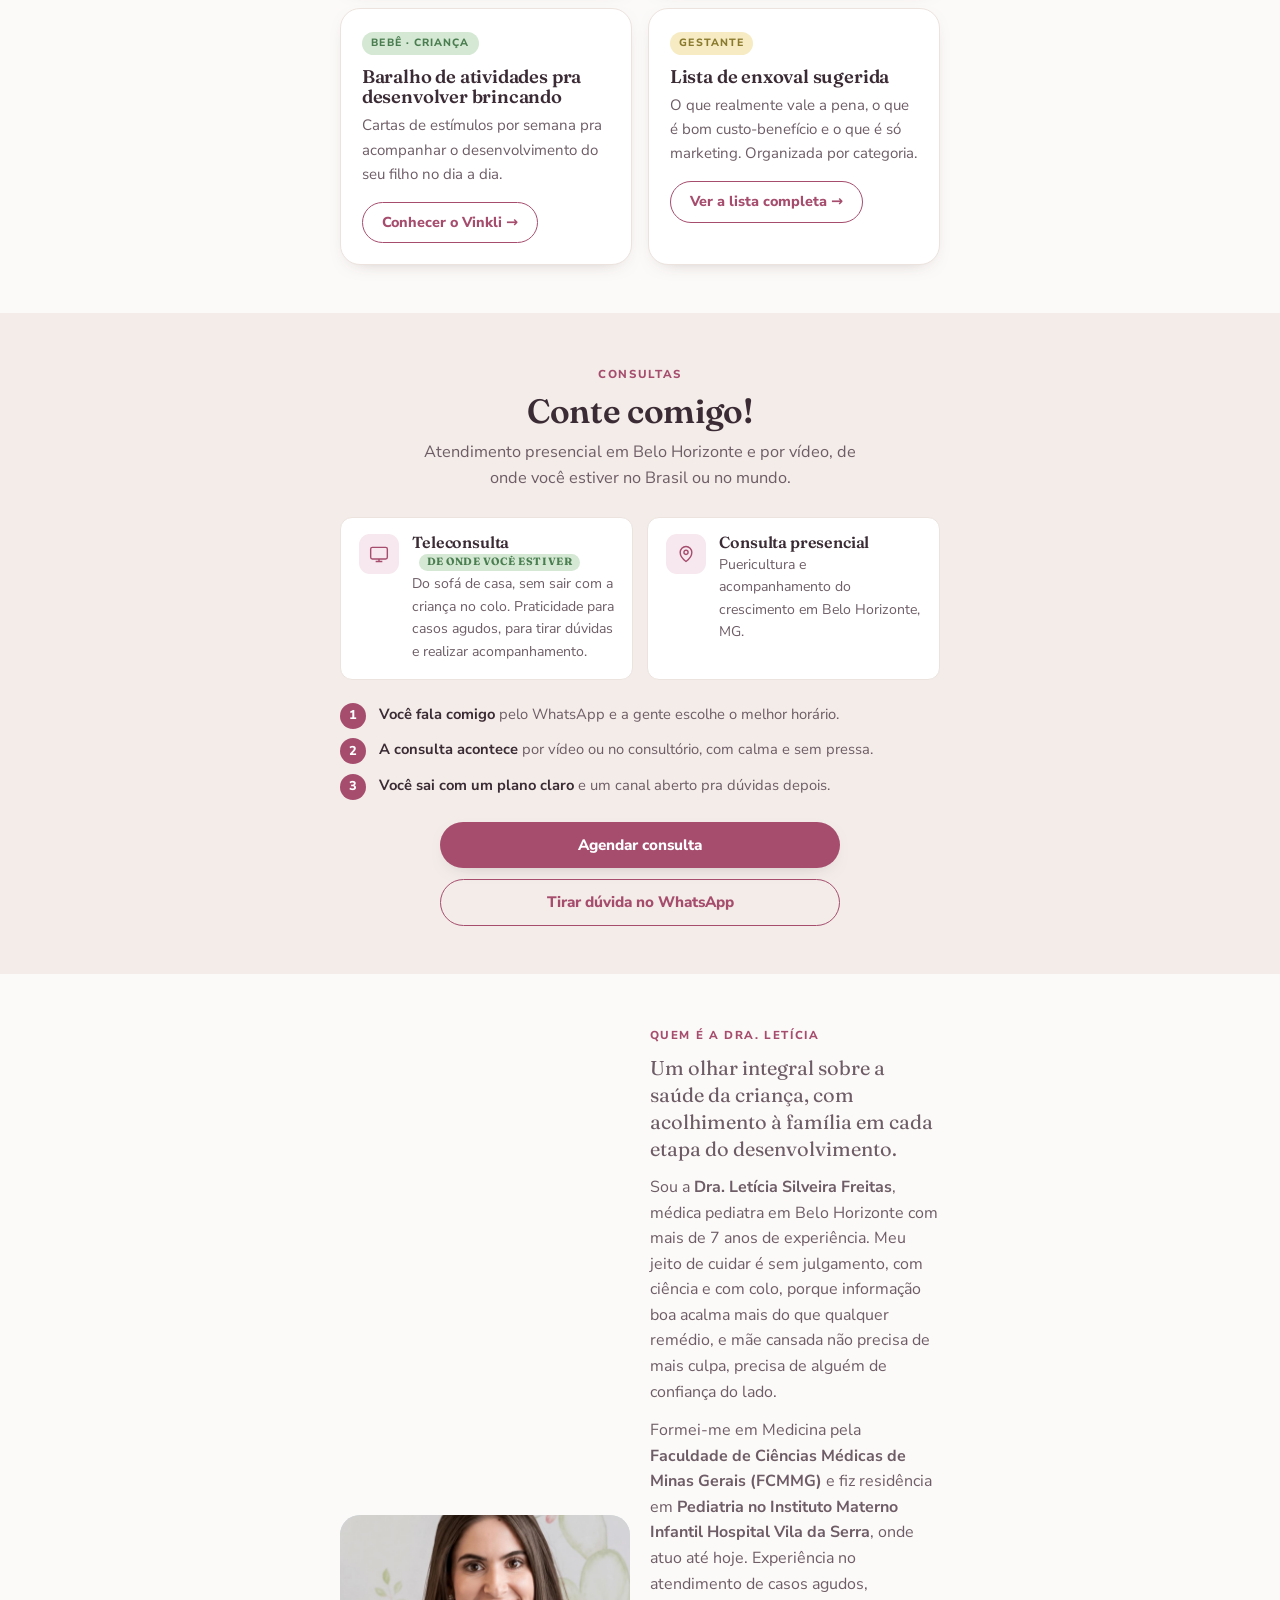
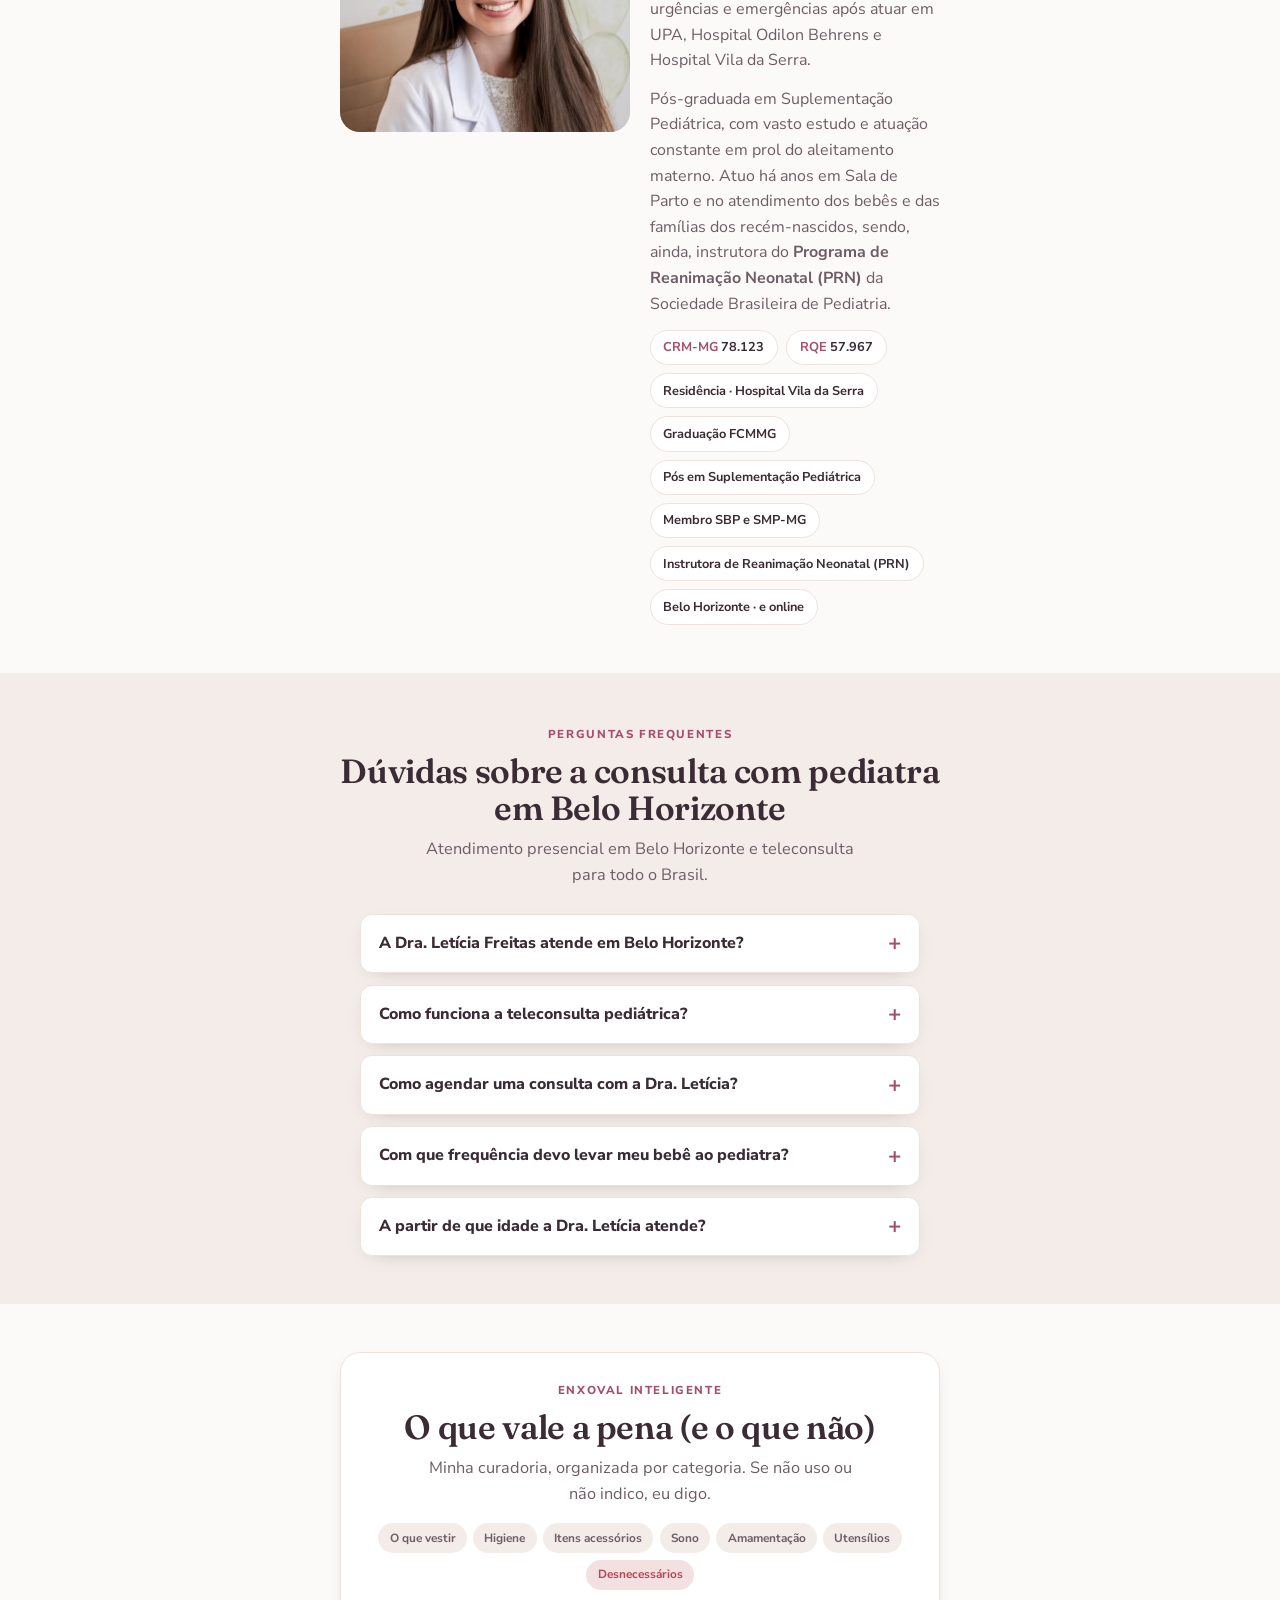
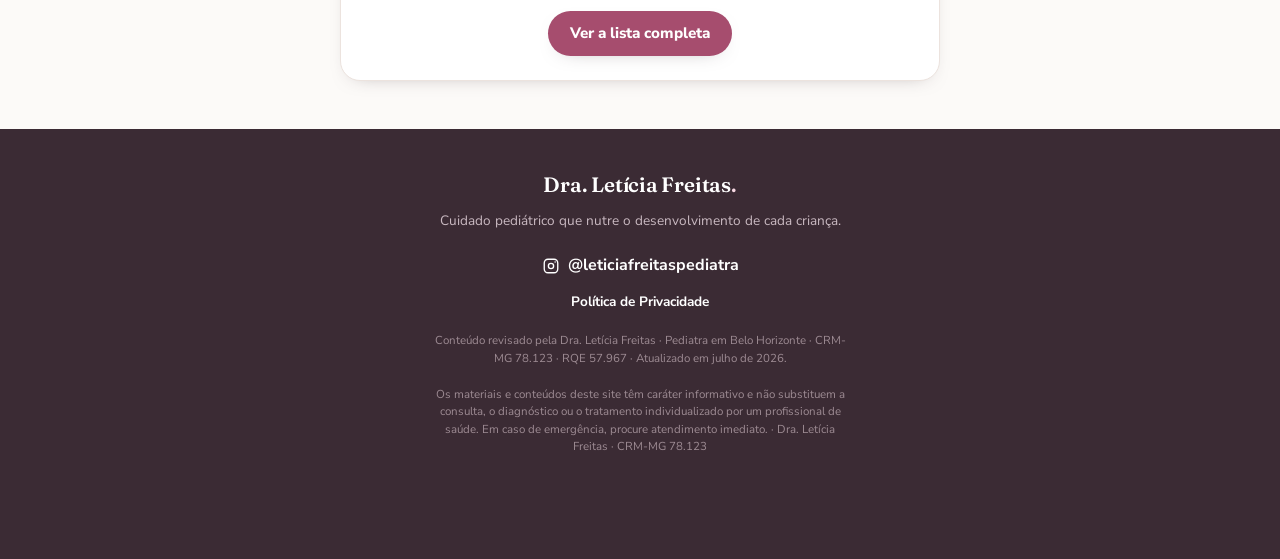
==== commit fa8af175: "Sobre e consultas: novo texto do curriculo e H2 Conte comigo - Secao de consultas: H2 passa a ser Co" ====
--- a/index.html
+++ b/index.html
@@ -79,9 +79,9 @@
    "worksFor":{"@id":"https://www.draleticiafreitas.com.br/#pediatra"},
    "alumniOf":[
      {"@type":"CollegeOrUniversity","name":"Faculdade de Ciências Médicas de Minas Gerais (FCMMG)"},
-     {"@type":"MedicalOrganization","name":"Hospital Vila da Serra"}
-   ],
-   "affiliation":{"@type":"MedicalOrganization","name":"Hospital Vila da Serra"},
+     {"@type":"MedicalOrganization","name":"Instituto Materno Infantil Hospital Vila da Serra"}
+   ],
+   "affiliation":{"@type":"MedicalOrganization","name":"Instituto Materno Infantil Hospital Vila da Serra"},
    "memberOf":[
      {"@type":"MedicalOrganization","name":"Sociedade Brasileira de Pediatria (SBP)"},
      {"@type":"MedicalOrganization","name":"Sociedade Mineira de Pediatria (SMP-MG)"}
@@ -91,7 +91,7 @@
      {"@type":"PropertyValue","propertyID":"RQE","value":"57967"}
    ],
    "hasCredential":[
-     {"@type":"EducationalOccupationalCredential","credentialCategory":"Residência médica","name":"Residência em Pediatria no Hospital Vila da Serra (2023)"},
+     {"@type":"EducationalOccupationalCredential","credentialCategory":"Residência médica","name":"Residência em Pediatria no Instituto Materno Infantil Hospital Vila da Serra (2023)"},
      {"@type":"EducationalOccupationalCredential","credentialCategory":"Registro de Qualificação de Especialista","name":"RQE 57967 em Pediatria"},
      {"@type":"EducationalOccupationalCredential","credentialCategory":"Pós-graduação","name":"Pós-graduação em Suplementação Pediátrica"},
      {"@type":"EducationalOccupationalCredential","credentialCategory":"Certificação","name":"Instrutora do Programa de Reanimação Neonatal (PRN) da SBP"}
@@ -414,7 +414,7 @@
   <div class="wrap">
     <div class="section__head reveal">
       <span class="eyebrow">Consultas</span>
-      <h2>Quando você precisar de uma pediatra, estou aqui</h2>
+      <h2>Conte comigo!</h2>
       <p class="lead">Atendimento presencial em Belo Horizonte e por vídeo, de onde você estiver no Brasil ou no mundo.</p>
     </div>
 
@@ -453,7 +453,8 @@
         <span class="eyebrow">Quem é a Dra. Letícia</span>
         <p class="about__motto">Um olhar integral sobre a saúde da criança, com acolhimento à família em cada etapa do desenvolvimento.</p>
         <p>Sou a <b>Dra. Letícia Silveira Freitas</b>, médica pediatra em Belo Horizonte com mais de 7 anos de experiência. Meu jeito de cuidar é sem julgamento, com ciência e com colo, porque informação boa acalma mais do que qualquer remédio, e mãe cansada não precisa de mais culpa, precisa de alguém de confiança do lado.</p>
-        <p>Formei-me em Medicina pela <b>Faculdade de Ciências Médicas de Minas Gerais (FCMMG)</b> e fiz residência em <b>Pediatria no Hospital Vila da Serra</b>, onde atuo até hoje. Antes, passei pelo Hospital Odilon Behrens. Tenho pós-graduação em Suplementação Pediátrica e sou instrutora do Programa de Reanimação Neonatal (PRN) da Sociedade Brasileira de Pediatria.</p>
+        <p>Formei-me em Medicina pela <b>Faculdade de Ciências Médicas de Minas Gerais (FCMMG)</b> e fiz residência em <b>Pediatria no Instituto Materno Infantil Hospital Vila da Serra</b>, onde atuo até hoje. Experiência no atendimento de casos agudos, urgências e emergências após atuar em UPA, Hospital Odilon Behrens e Hospital Vila da Serra.</p>
+        <p>Pós-graduada em Suplementação Pediátrica, com vasto estudo e atuação constante em prol do aleitamento materno. Atuo há anos em Sala de Parto e no atendimento dos bebês e das famílias dos recém-nascidos, sendo, ainda, instrutora do <b>Programa de Reanimação Neonatal (PRN)</b> da Sociedade Brasileira de Pediatria.</p>
         <div class="creds">
           <span class="cred"><b>CRM-MG</b> 78.123</span>
           <span class="cred"><b>RQE</b> 57.967</span>
@@ -661,7 +662,7 @@
     if(email.indexOf('@')<1){ alert('Confere seu e-mail, parece incompleto 💛'); return; }
     submitBtn.disabled=true; submitBtn.textContent='Enviando...';
     fetch(LEAD_ENDPOINT,{method:'POST',headers:{'Content-Type':'application/json','Accept':'application/json'},
-      body:JSON.stringify({Nome:nome,"E-mail":email,WhatsApp:whats,"Material solicitado":currentMaterial,_subject:'Novo lead do site: '+currentMaterial,_template:'table'})})
+      body:JSON.stringify({Nome:nome,"E-mail":email,WhatsApp:whats,"Interesse":"Receber o "+currentMaterial.toLowerCase(),"Origem":location.href,_subject:'Lead do site: Receber o '+currentMaterial.toLowerCase(),_template:'table'})})
     .then(function(r){ return r.json().then(function(j){return {ok:r.ok,j:j};}, function(){return {ok:r.ok,j:{}};}); })
     .then(function(res){ if(res.ok && String(res.j.success)!=='false'){ showSuccess(nome); } else { showError(); } })
     .catch(function(){ showError(); });
--- a/fonts.css
+++ b/fonts.css
@@ -8,6 +8,14 @@
   unicode-range:U+0000-00FF, U+0131, U+0152-0153, U+02BB-02BC, U+02C6, U+02DA, U+02DC, U+0304, U+0308, U+0329, U+2000-206F, U+20AC, U+2122, U+2191, U+2193, U+2212, U+2215, U+FEFF, U+FFFD;
 }
 @font-face{
+  font-family:'Fraunces';
+  font-style:italic;
+  font-weight:400 700;
+  font-display:swap;
+  src:url(fonts/fraunces-italic.woff2) format('woff2');
+  unicode-range:U+0000-00FF, U+0131, U+0152-0153, U+02BB-02BC, U+02C6, U+02DA, U+02DC, U+0304, U+0308, U+0329, U+2000-206F, U+20AC, U+2122, U+2191, U+2193, U+2212, U+2215, U+FEFF, U+FFFD;
+}
+@font-face{
   font-family:'Nunito Sans';
   font-style:normal;
   font-weight:400 800;
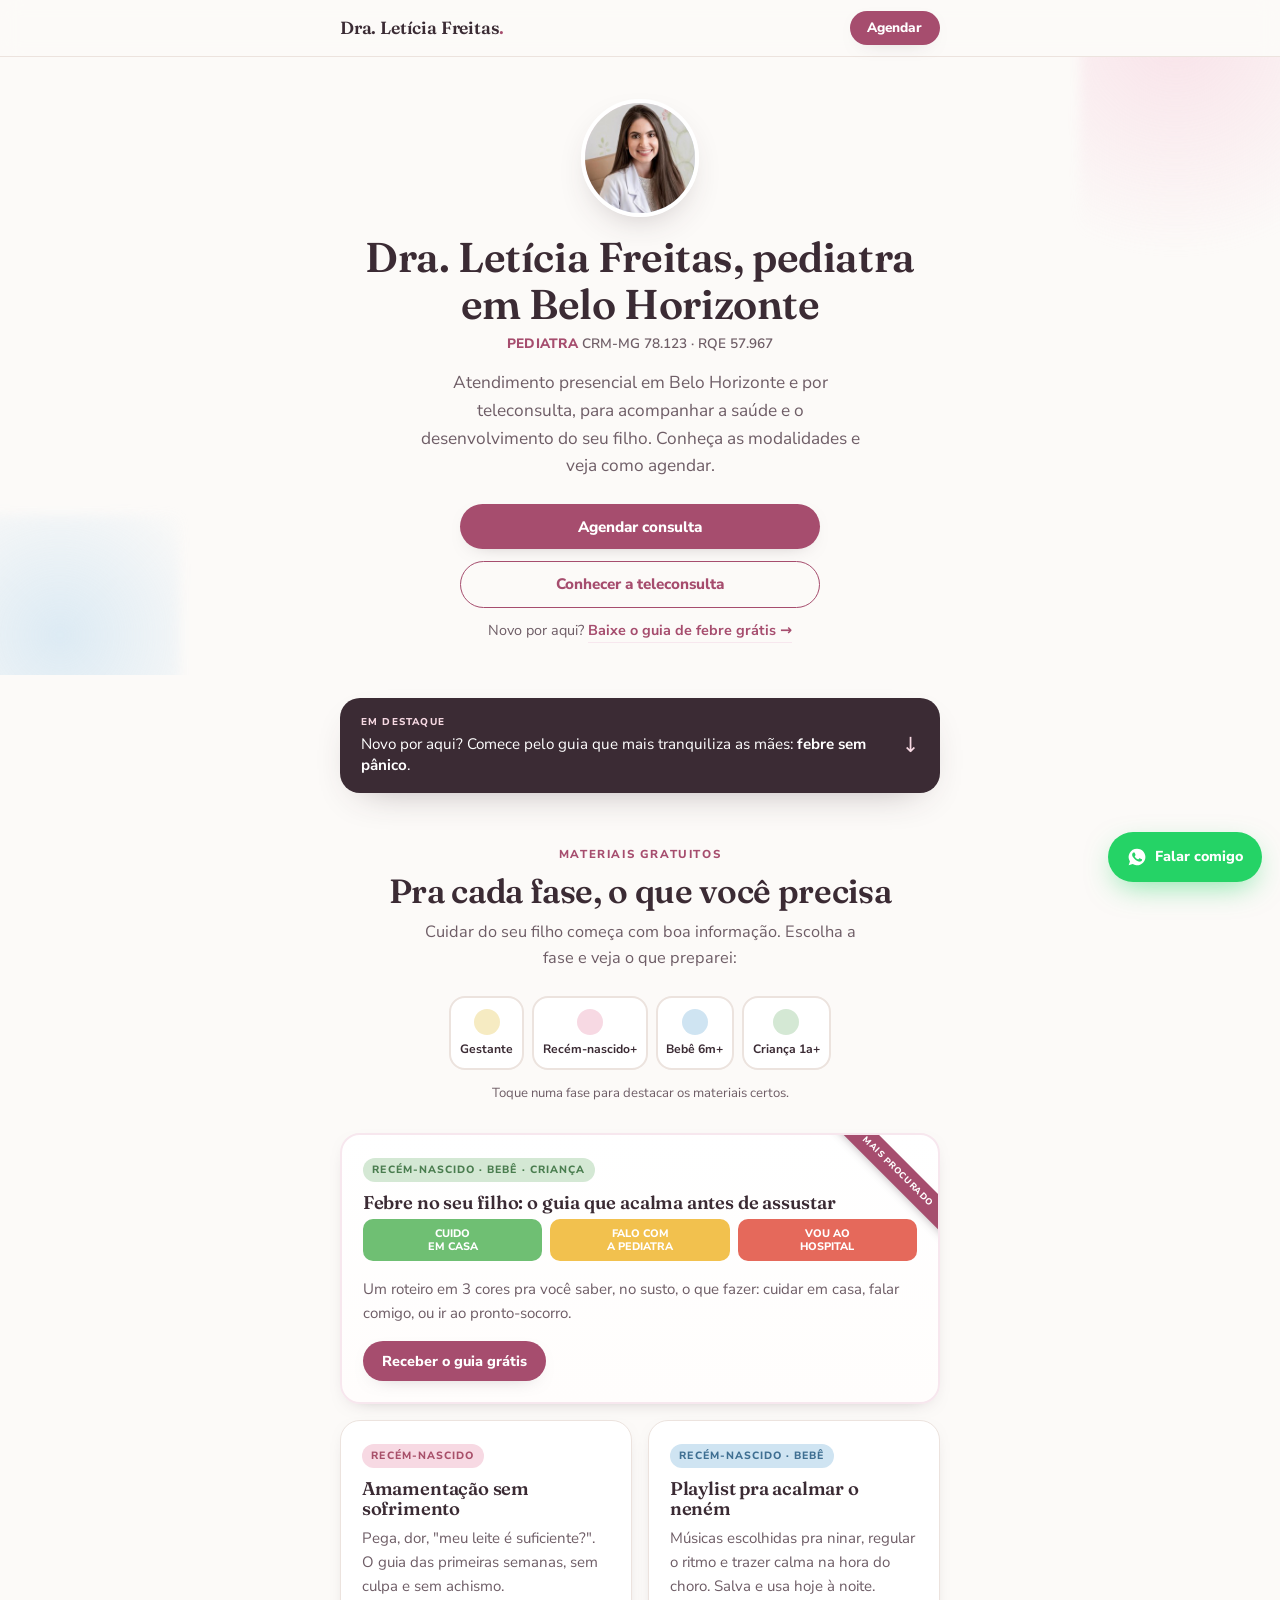
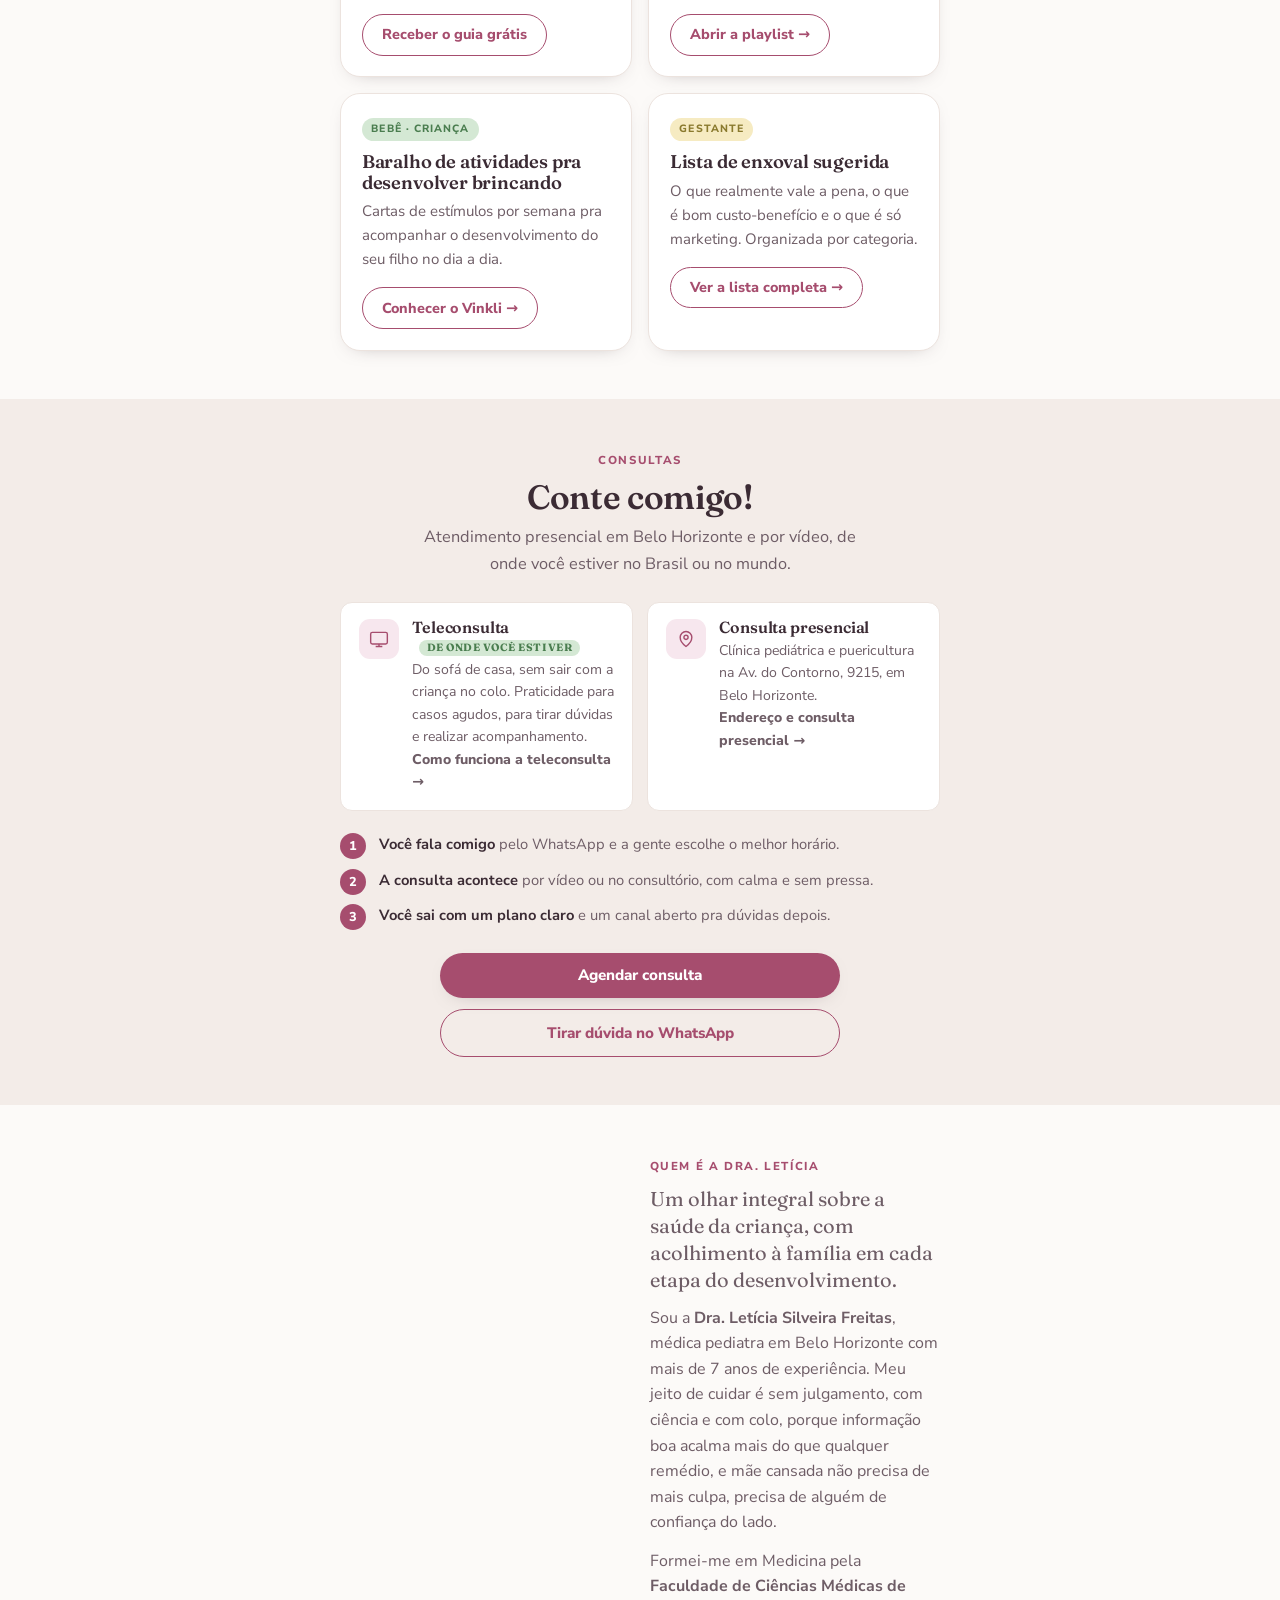
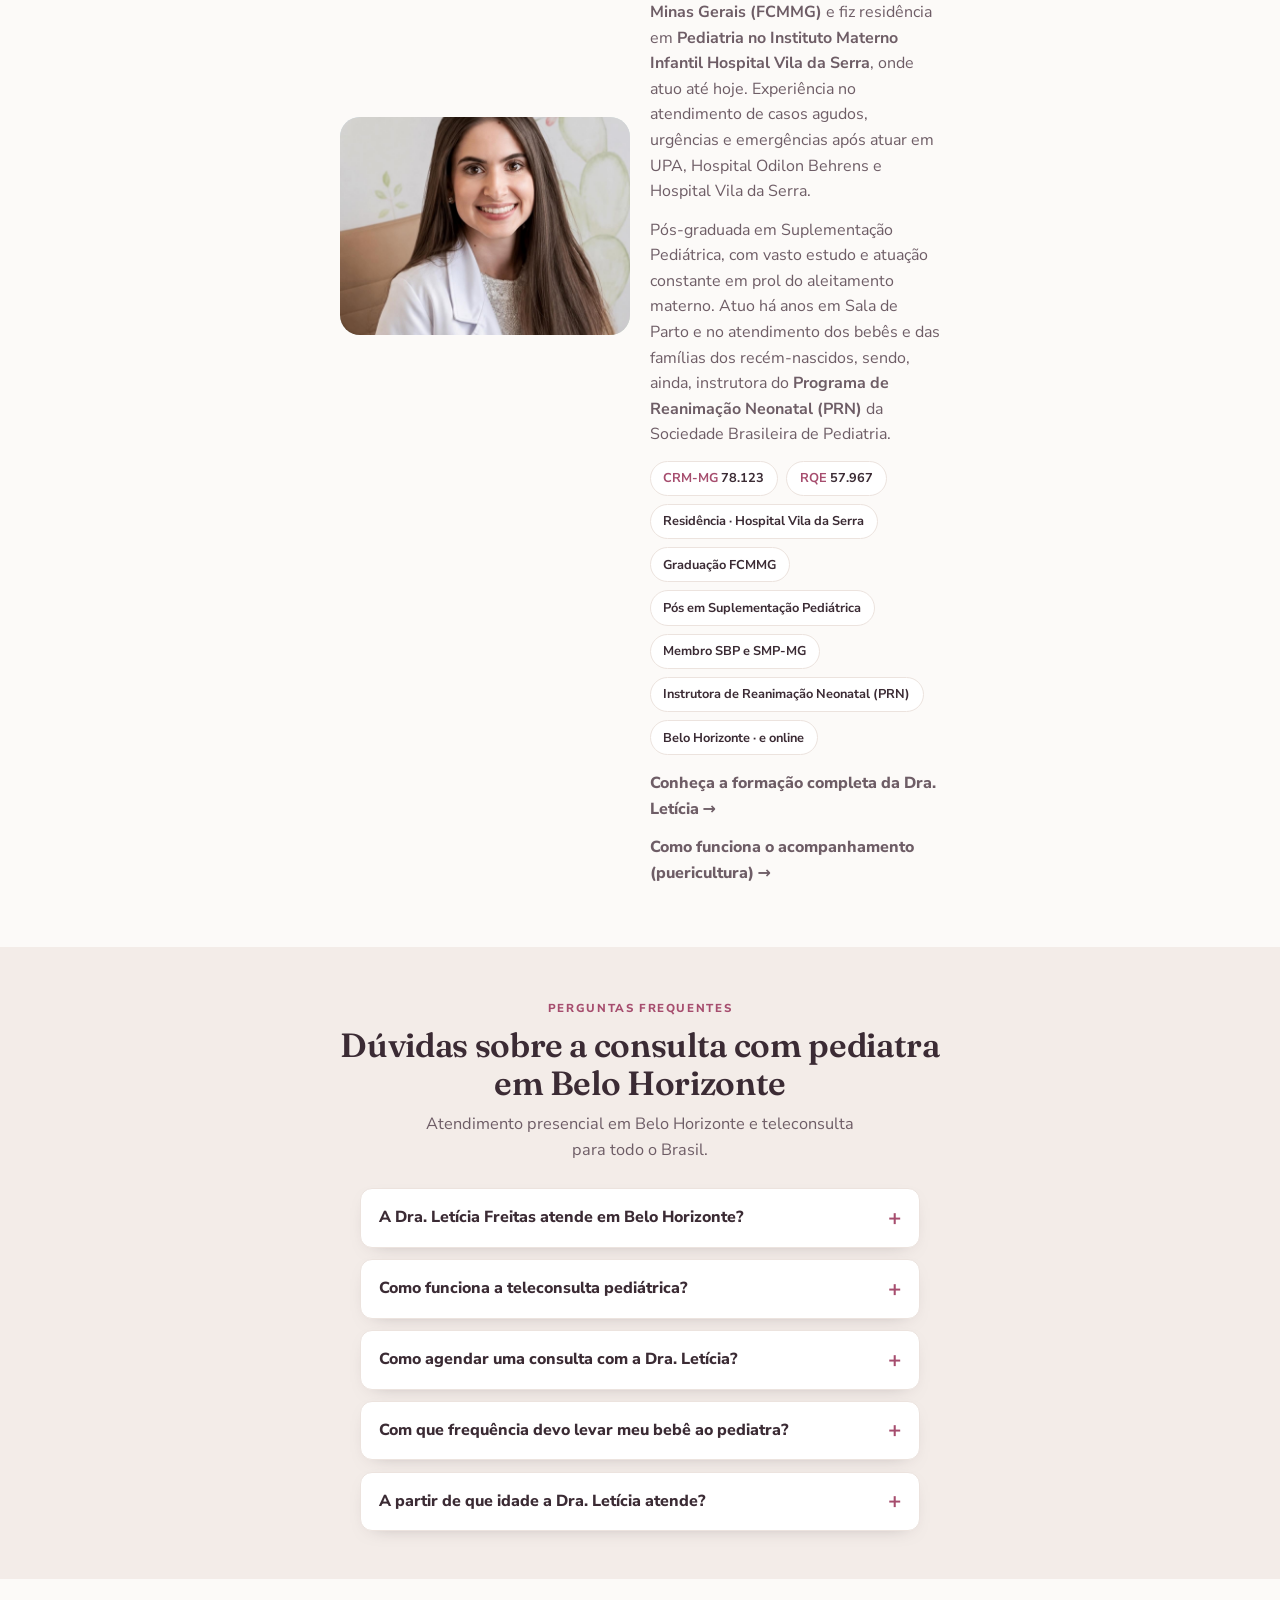
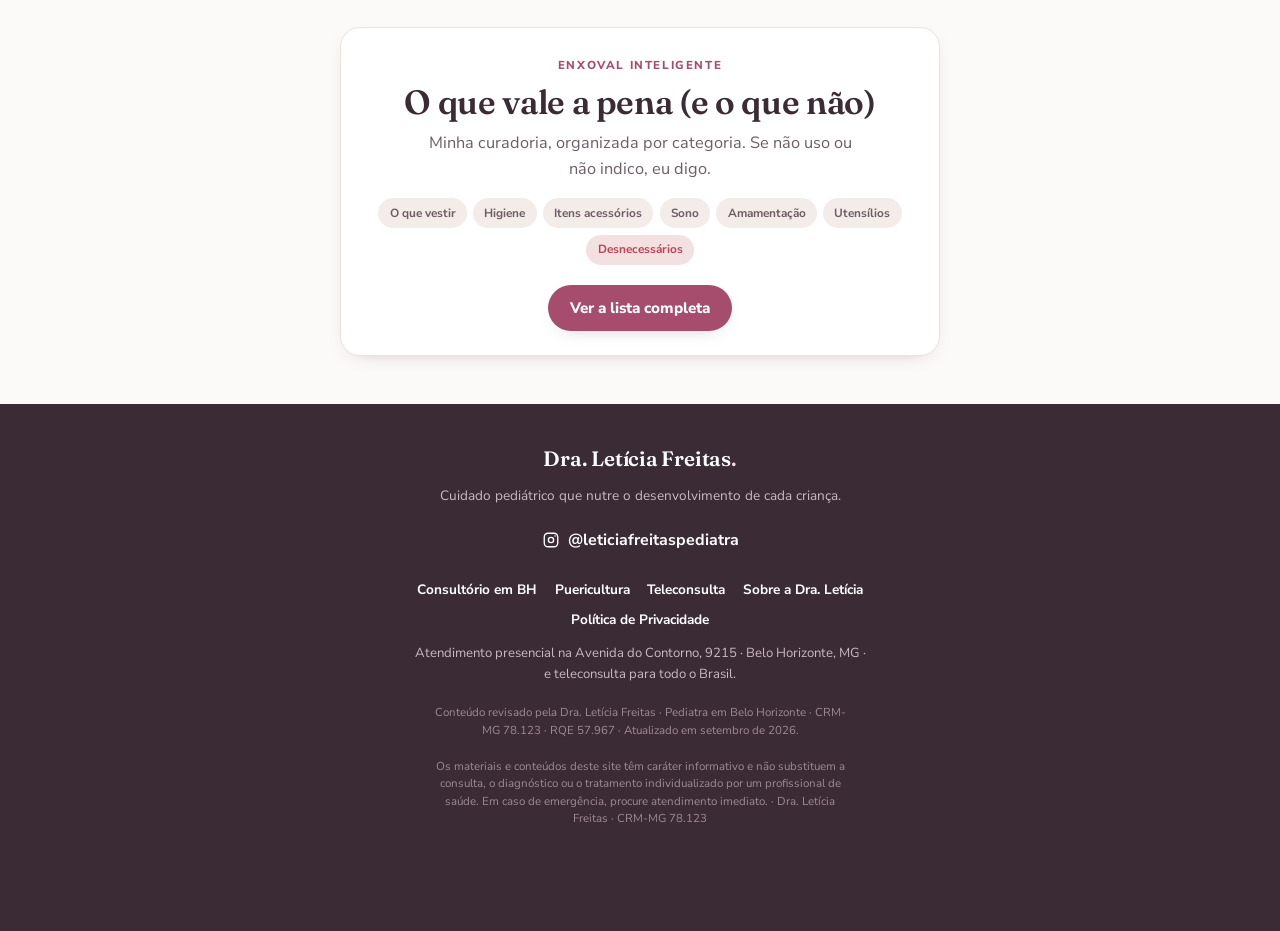
==== commit e13640ef: "SEO/GEO: paginas de servico, Schema e favicon Novas paginas com URL limpa, cada uma para uma intenca" ====
--- a/index.html
+++ b/index.html
@@ -3,8 +3,8 @@
 <head>
 <meta charset="UTF-8">
 <meta name="viewport" content="width=device-width, initial-scale=1.0">
-<title>Dra. Letícia Freitas · Pediatra em Belo Horizonte (MG) | Presencial e Online</title>
-<meta name="description" content="Dra. Letícia Freitas, pediatra em Belo Horizonte (CRM-MG 78.123). Consulta presencial em BH e teleconsulta para todo o Brasil e o mundo. Puericultura, desenvolvimento infantil e materiais gratuitos para cada fase.">
+<title>Dra. Letícia Freitas · Pediatra em Belo Horizonte e Teleconsulta</title>
+<meta name="description" content="Dra. Letícia Freitas, pediatra em Belo Horizonte. Atendimento presencial na Av. do Contorno, 9215, e teleconsulta para todo o Brasil. Veja os serviços e como agendar.">
 <meta name="author" content="Dra. Letícia Freitas">
 <meta name="robots" content="index, follow, max-image-preview:large, max-snippet:-1">
 <meta name="geo.region" content="BR-MG">
@@ -13,6 +13,7 @@
 <meta http-equiv="Content-Security-Policy" content="default-src 'self'; base-uri 'self'; object-src 'none'; img-src 'self' data:; style-src 'self' 'unsafe-inline'; font-src 'self'; script-src 'self' 'unsafe-inline'; connect-src 'self' https://formsubmit.co; form-action 'self' https://formsubmit.co">
 <meta name="referrer" content="strict-origin-when-cross-origin">
 <link rel="canonical" href="https://www.draleticiafreitas.com.br/">
+<link rel="icon" type="image/svg+xml" href="/favicon.svg">
 
 <!-- Open Graph -->
 <meta property="og:type" content="website">
@@ -41,7 +42,7 @@
    "@id":"https://www.draleticiafreitas.com.br/#pediatra",
    "name":"Dra. Letícia Freitas · Pediatra",
    "alternateName":"Dra. Letícia Freitas Pediatra",
-   "medicalSpecialty":"Pediatric",
+   "medicalSpecialty":"https://schema.org/Pediatric",
    "url":"https://www.draleticiafreitas.com.br/",
    "image":"https://www.draleticiafreitas.com.br/leticia.jpg",
    "description":"Pediatra em Belo Horizonte (CRM-MG 78.123), com atendimento presencial em BH e teleconsulta para todo o Brasil. Puericultura, acompanhamento do desenvolvimento e apoio ao aleitamento.",
@@ -50,7 +51,7 @@
      {"@type":"AdministrativeArea","name":"Minas Gerais"},
      {"@type":"Country","name":"Brasil"}
    ],
-   "address":{"@type":"PostalAddress","addressLocality":"Belo Horizonte","addressRegion":"MG","addressCountry":"BR"},
+   "address":{"@type":"PostalAddress","streetAddress":"Avenida do Contorno, 9215","addressLocality":"Belo Horizonte","addressRegion":"MG","addressCountry":"BR"},
    "availableService":[
      {"@type":"MedicalProcedure","name":"Consulta pediátrica presencial em Belo Horizonte"},
      {"@type":"MedicalProcedure","name":"Teleconsulta pediátrica para todo o Brasil"},
@@ -64,7 +65,7 @@
      {"@type":"MedicalOrganization","name":"Sociedade Brasileira de Pediatria (SBP)"},
      {"@type":"MedicalOrganization","name":"Sociedade Mineira de Pediatria (SMP-MG)"}
    ],
-   "sameAs":["https://www.instagram.com/leticiafreitaspediatra/","https://share.google/NTFmcsJhcxidhCLJy"],
+   "sameAs":["https://www.instagram.com/leticiafreitaspediatra/","https://maps.app.goo.gl/YKoZpbCPd6NuQTxb8"],
    "employee":{"@id":"https://www.draleticiafreitas.com.br/#leticia"}
   },
   {
@@ -97,7 +98,7 @@
      {"@type":"EducationalOccupationalCredential","credentialCategory":"Certificação","name":"Instrutora do Programa de Reanimação Neonatal (PRN) da SBP"}
    ],
    "knowsAbout":["Pediatria","Puericultura","Desenvolvimento infantil","Aleitamento materno","Reanimação neonatal","Suplementação pediátrica","Saúde da criança"],
-   "sameAs":["https://www.instagram.com/leticiafreitaspediatra/","https://share.google/NTFmcsJhcxidhCLJy"]
+   "sameAs":["https://www.instagram.com/leticiafreitaspediatra/","https://maps.app.goo.gl/YKoZpbCPd6NuQTxb8"]
   },
   {
    "@type":"WebSite",
@@ -190,6 +191,7 @@
 .hero__cta{display:flex;flex-direction:column;gap:.7rem;max-width:360px;margin:0 auto}
 .hero__secondary{font-size:.9rem;color:var(--ink-soft)}
 .hero__secondary a{color:var(--accent);font-weight:700;border-bottom:1.5px solid var(--accent-sf)}
+.hero__secondary .linklike{background:none;border:none;font:inherit;color:var(--accent);font-weight:700;cursor:pointer;border-bottom:1.5px solid var(--accent-sf);padding:0}
 .highlight{margin:1.4rem auto 0;max-width:var(--maxw)}
 .highlight__card{margin:0 20px;background:var(--ink);color:#fff;border-radius:var(--radius);padding:1.1rem 1.3rem;display:flex;align-items:center;gap:1rem;box-shadow:var(--shadow)}
 .highlight__tag{font-size:.62rem;font-weight:800;letter-spacing:.12em;text-transform:uppercase;color:var(--fase-recem);display:block;margin-bottom:.2rem}
@@ -273,6 +275,9 @@
 .footer p{font-size:.85rem;color:#c9b9c1;max-width:420px;margin:0 auto .5rem}
 .footer .ig{display:inline-flex;align-items:center;gap:.5rem;margin:.8rem 0;font-weight:700;color:#fff}
 .footer .aviso{font-size:.72rem;color:#9d8b93;margin-top:1.2rem;line-height:1.5}
+.footer .foot-nav{display:flex;justify-content:center;flex-wrap:wrap;gap:.5rem 1.1rem;margin:.8rem auto 0;max-width:520px}
+.footer .foot-nav a{color:#fff;font-weight:700;font-size:.85rem}
+.footer .foot-addr{font-size:.82rem;color:#c9b9c1;margin:.8rem auto 0;max-width:460px}
 .wa-float{position:fixed;bottom:18px;right:18px;z-index:50;background:var(--wa);color:#fff;border-radius:100px;padding:.85rem 1.2rem;display:flex;align-items:center;gap:.5rem;font-weight:800;font-size:.9rem;box-shadow:0 10px 30px -8px rgba(37,211,102,.6);transition:transform .2s ease}
 .wa-float:hover{transform:scale(1.05)}
 .wa-float svg{width:20px;height:20px}
@@ -328,12 +333,13 @@
       <img src="avatar-sm.jpg" width="118" height="118" alt="Dra. Letícia Freitas, pediatra em Belo Horizonte" onerror="this.remove()">
       <svg width="40" height="40" viewBox="0 0 24 24" fill="none" stroke="currentColor" stroke-width="1.6"><circle cx="12" cy="8" r="4"/><path d="M4 20c0-4 3.5-6 8-6s8 2 8 6"/></svg>
     </div>
-    <h1>Cuidar do seu filho começa com boa informação</h1>
-    <div class="hero__role">Dra. Letícia Freitas · Pediatra <span class="crm">CRM-MG 78.123</span></div>
-    <p class="hero__pitch">Cuidado pediátrico que nutre o desenvolvimento de cada criança, com materiais gratuitos e acolhedores pra cada fase. Uma pediatra com olhar integral para a individualidade de cada criança.</p>
+    <h1>Dra. Letícia Freitas, pediatra em Belo Horizonte</h1>
+    <div class="hero__role">Pediatra <span class="crm">CRM-MG 78.123 · RQE 57.967</span></div>
+    <p class="hero__pitch">Atendimento presencial em Belo Horizonte e por teleconsulta, para acompanhar a saúde e o desenvolvimento do seu filho. Conheça as modalidades e veja como agendar.</p>
     <div class="hero__cta">
-      <button class="btn btn-primary btn-block" data-material="Guia de febre" data-open-modal>Quero o guia de febre grátis</button>
-      <p class="hero__secondary">Precisa de consulta agora? <a href="#consulta">Ver como funciona →</a></p>
+      <a class="btn btn-primary btn-block" href="https://wa.me/5531999188888?text=Ol%C3%A1!%20Gostaria%20de%20agendar%20uma%20consulta%20com%20a%20Dra.%20Let%C3%ADcia" target="_blank" rel="noopener">Agendar consulta</a>
+      <a class="btn btn-ghost btn-block" href="/teleconsulta-pediatrica/">Conhecer a teleconsulta</a>
+      <p class="hero__secondary">Novo por aqui? <button type="button" class="linklike" data-material="Guia de febre" data-open-modal>Baixe o guia de febre grátis →</button></p>
     </div>
   </div>
 </section>
@@ -353,7 +359,7 @@
     <div class="section__head reveal">
       <span class="eyebrow">Materiais gratuitos</span>
       <h2>Pra cada fase, o que você precisa</h2>
-      <p class="lead">Escolha a fase do seu filho e veja:</p>
+      <p class="lead">Cuidar do seu filho começa com boa informação. Escolha a fase e veja o que preparei:</p>
     </div>
 
     <div class="phases reveal">
@@ -421,11 +427,11 @@
     <div class="consulta__grid reveal">
       <div class="tipo">
         <div class="ic"><svg width="20" height="20" viewBox="0 0 24 24" fill="none" stroke="currentColor" stroke-width="1.7"><rect x="2" y="4" width="20" height="14" rx="2"/><path d="M8 21h8M12 18v3"/></svg></div>
-        <div><h3>Teleconsulta <span class="tele-badge">DE ONDE VOCÊ ESTIVER</span></h3><p>Do sofá de casa, sem sair com a criança no colo. Praticidade para casos agudos, para tirar dúvidas e realizar acompanhamento.</p></div>
+        <div><h3>Teleconsulta <span class="tele-badge">DE ONDE VOCÊ ESTIVER</span></h3><p>Do sofá de casa, sem sair com a criança no colo. Praticidade para casos agudos, para tirar dúvidas e realizar acompanhamento.</p><p><a href="/teleconsulta-pediatrica/" style="font-weight:800">Como funciona a teleconsulta →</a></p></div>
       </div>
       <div class="tipo">
         <div class="ic"><svg width="20" height="20" viewBox="0 0 24 24" fill="none" stroke="currentColor" stroke-width="1.7"><path d="M12 21s-7-5-7-11a7 7 0 0114 0c0 6-7 11-7 11z"/><circle cx="12" cy="10" r="2.5"/></svg></div>
-        <div><h3>Consulta presencial</h3><p>Puericultura e acompanhamento do crescimento em Belo Horizonte, MG.</p></div>
+        <div><h3>Consulta presencial</h3><p>Clínica pediátrica e puericultura na Av. do Contorno, 9215, em Belo Horizonte.</p><p><a href="/consultorio-pediatrico-belo-horizonte/" style="font-weight:800">Endereço e consulta presencial →</a></p></div>
       </div>
     </div>
 
@@ -465,6 +471,8 @@
           <span class="cred">Instrutora de Reanimação Neonatal (PRN)</span>
           <span class="cred">Belo Horizonte · e online</span>
         </div>
+        <p style="margin-top:1rem"><a href="/sobre-dra-leticia-freitas/" style="font-weight:800">Conheça a formação completa da Dra. Letícia →</a></p>
+        <p style="margin-top:.2rem"><a href="/puericultura/" style="font-weight:800">Como funciona o acompanhamento (puericultura) →</a></p>
       </div>
     </div>
   </div>
@@ -532,8 +540,15 @@
       <svg width="18" height="18" viewBox="0 0 24 24" fill="none" stroke="currentColor" stroke-width="1.8"><rect x="3" y="3" width="18" height="18" rx="5"/><circle cx="12" cy="12" r="3.5"/><circle cx="17.5" cy="6.5" r="1" fill="currentColor" stroke="none"/></svg>
       @leticiafreitaspediatra
     </a>
-    <p><a href="privacidade.html" style="color:#fff;font-weight:700">Política de Privacidade</a></p>
-    <p class="aviso">Conteúdo revisado pela Dra. Letícia Freitas · Pediatra em Belo Horizonte · CRM-MG 78.123 · RQE 57.967 · Atualizado em julho de 2026.</p>
+    <nav class="foot-nav" aria-label="Páginas do site">
+      <a href="/consultorio-pediatrico-belo-horizonte/">Consultório em BH</a>
+      <a href="/puericultura/">Puericultura</a>
+      <a href="/teleconsulta-pediatrica/">Teleconsulta</a>
+      <a href="/sobre-dra-leticia-freitas/">Sobre a Dra. Letícia</a>
+      <a href="privacidade.html">Política de Privacidade</a>
+    </nav>
+    <p class="foot-addr">Atendimento presencial na Avenida do Contorno, 9215 · Belo Horizonte, MG · e teleconsulta para todo o Brasil.</p>
+    <p class="aviso">Conteúdo revisado pela Dra. Letícia Freitas · Pediatra em Belo Horizonte · CRM-MG 78.123 · RQE 57.967 · Atualizado em setembro de 2026.</p>
     <p class="aviso">Os materiais e conteúdos deste site têm caráter informativo e não substituem a consulta, o diagnóstico ou o tratamento individualizado por um profissional de saúde. Em caso de emergência, procure atendimento imediato. · Dra. Letícia Freitas · CRM-MG 78.123</p>
   </div>
 </footer>
